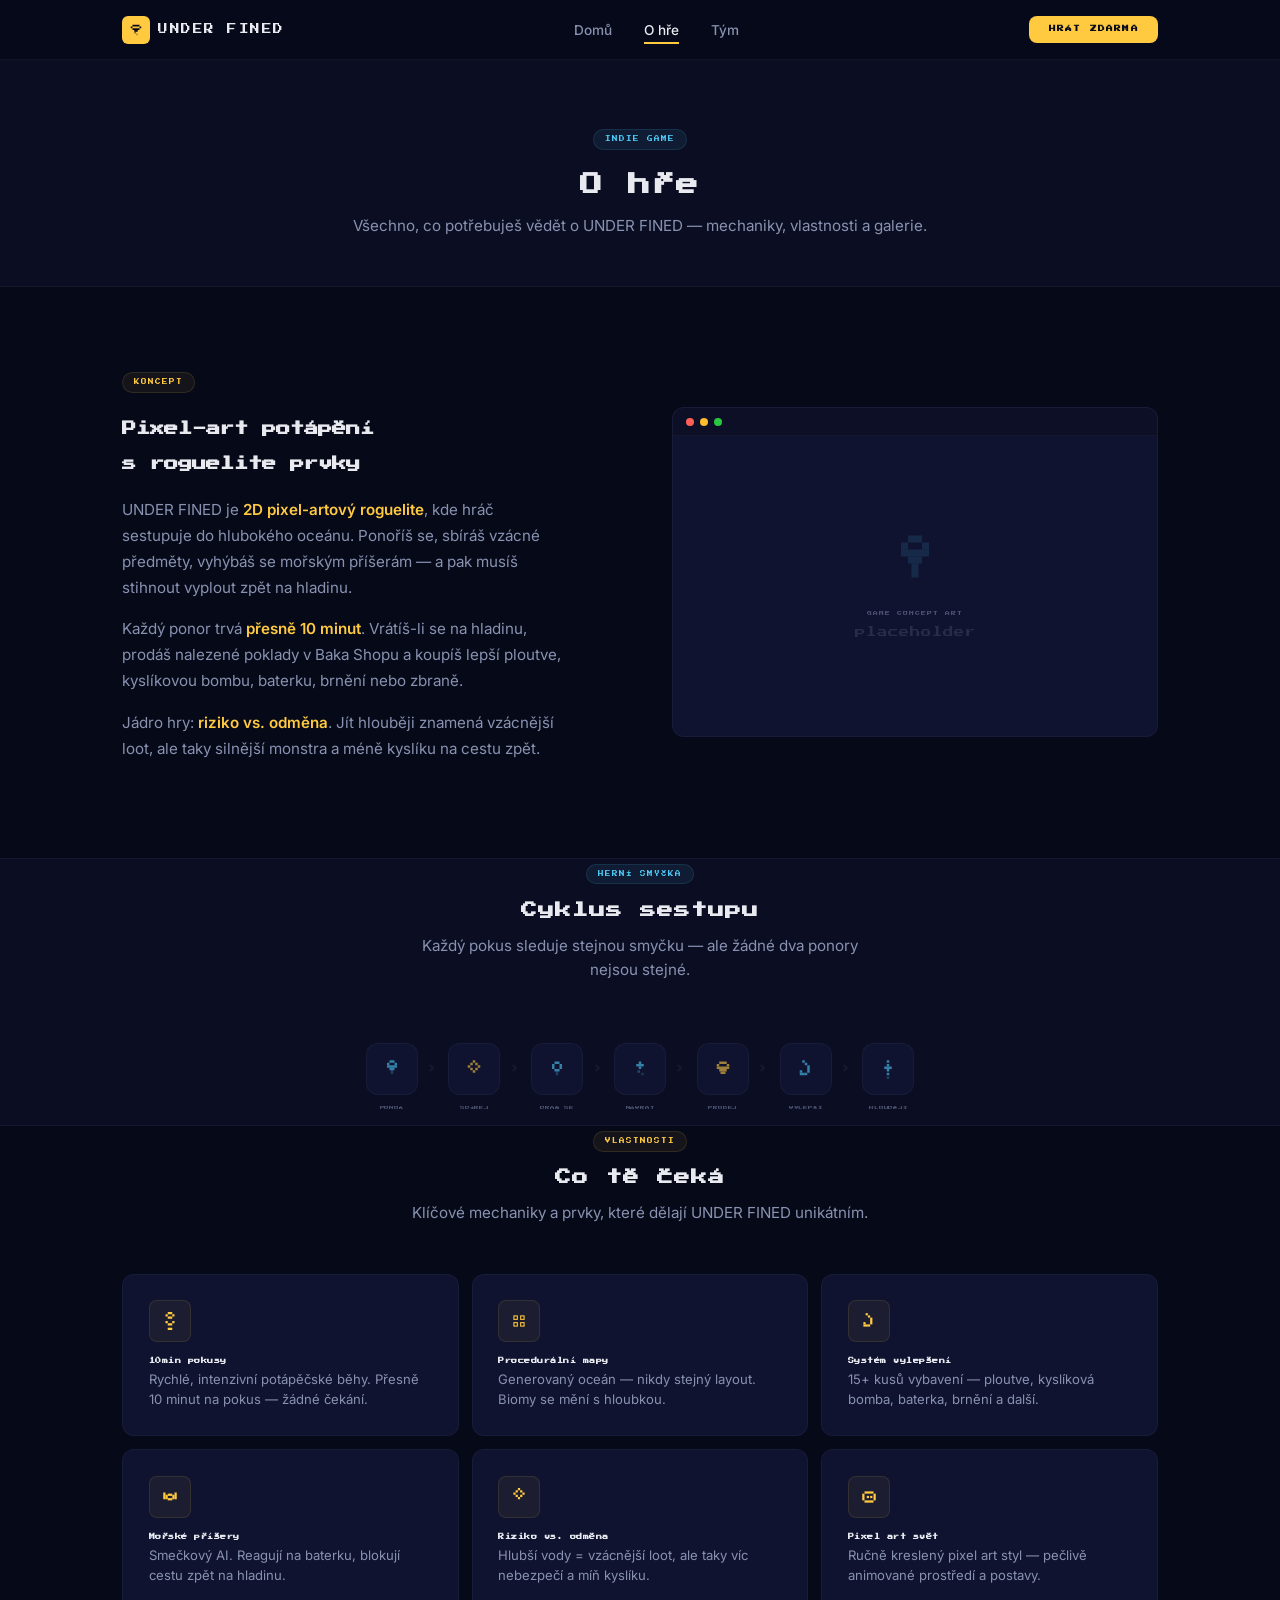
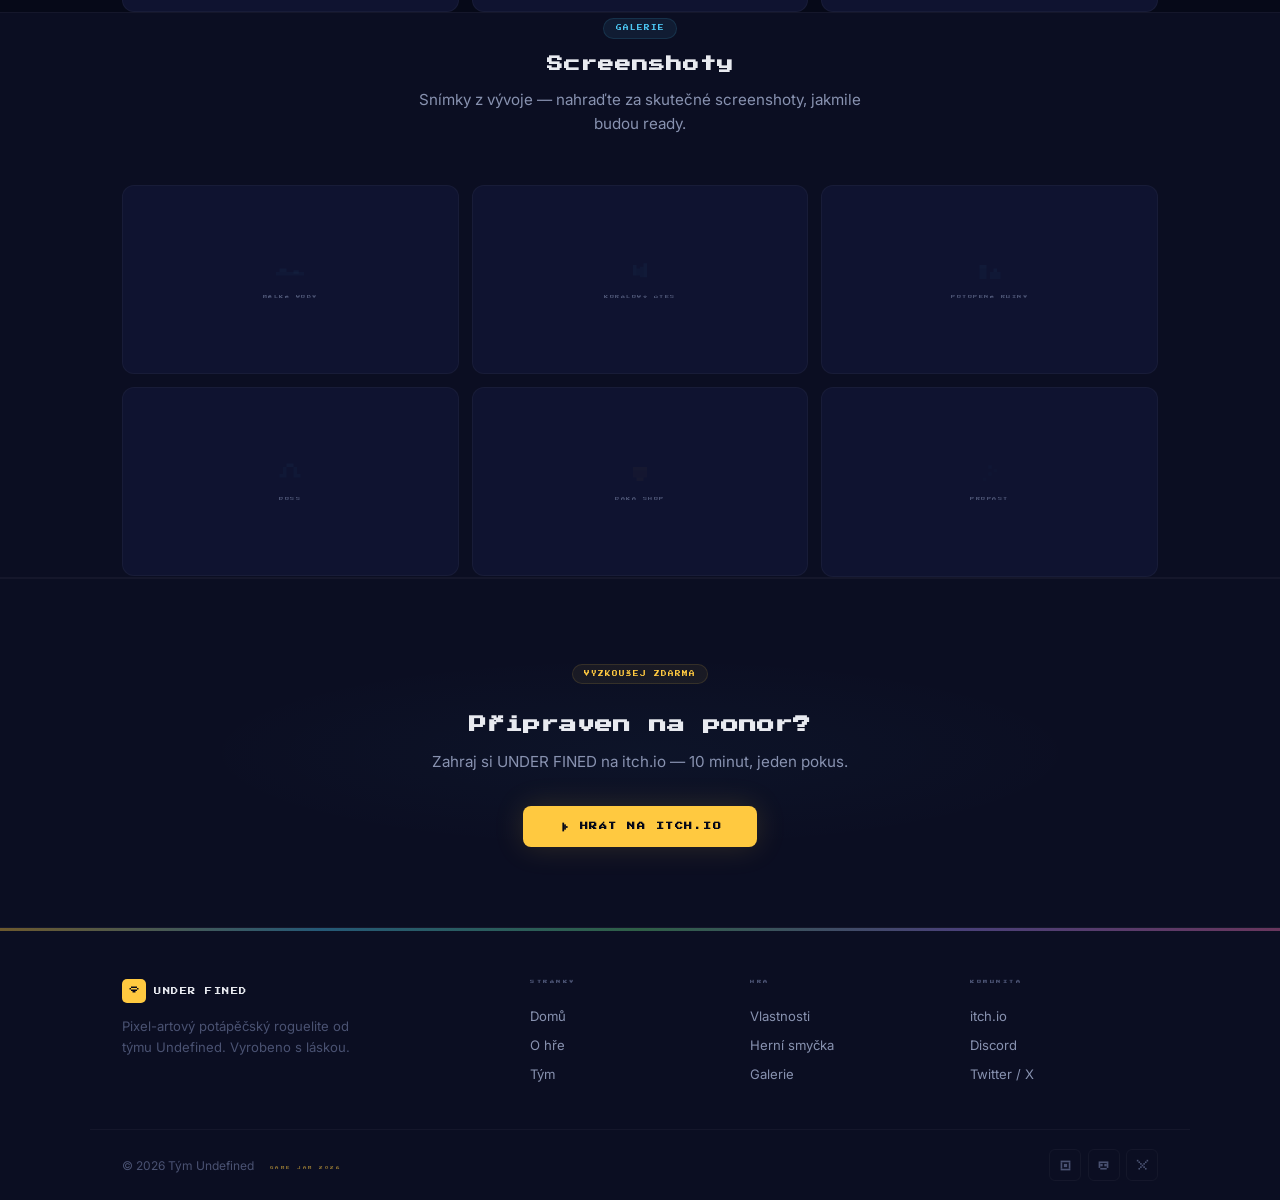
==== about.html @ 4dc7eb82 "not good not bad" ====
<!DOCTYPE html>
<html lang="cs">
<head>
  <meta charset="UTF-8">
  <meta name="viewport" content="width=device-width, initial-scale=1.0">
  <title>O hře — UNDER FINED</title>
  <meta name="description" content="Prozkoumej herní mechaniky, vlastnosti a galerii screenshotů UNDER FINED.">
  <link rel="stylesheet" href="style.css">
</head>
<body>

<!-- ═══════════════════════════════════════════════════════════
     NAVIGATION
     ═══════════════════════════════════════════════════════════ -->
<nav class="nav" id="navbar">
  <div class="nav__inner">
    <a href="index.html" class="nav__logo">
      <span class="nav__logo-icon">
        <svg viewBox="0 0 16 16" fill="none">
          <rect x="4" y="2" width="8" height="2" fill="#0a0a1a"/>
          <rect x="2" y="4" width="2" height="2" fill="#0a0a1a"/>
          <rect x="12" y="4" width="2" height="2" fill="#0a0a1a"/>
          <rect x="4" y="6" width="8" height="2" fill="#0a0a1a"/>
          <rect x="6" y="8" width="4" height="2" fill="#0a0a1a"/>
          <rect x="6" y="10" width="2" height="2" fill="#0a0a1a" opacity=".5"/>
          <rect x="8" y="12" width="2" height="2" fill="#0a0a1a" opacity=".3"/>
        </svg>
      </span>
      <span class="nav__logo-text">UNDER FINED</span>
    </a>
    <ul class="nav__links" id="navLinks">
      <li><a href="index.html" class="nav__link">Domů</a></li>
      <li><a href="about.html" class="nav__link">O hře</a></li>
      <li><a href="team.html" class="nav__link">Tým</a></li>
    </ul>
    <a href="https://itch.io" target="_blank" rel="noopener" class="nav__cta">HRÁT ZDARMA</a>
    <button class="nav__toggle" id="navToggle" aria-label="Menu">
      <span></span><span></span><span></span>
    </button>
  </div>
</nav>


<!-- ═══════════════════════════════════════════════════════════
     PAGE HEADER
     ═══════════════════════════════════════════════════════════ -->
<header class="page-header">
  <div class="container">
    <span class="badge badge--blue">INDIE GAME</span>
    <h1>O hře</h1>
    <p>Všechno, co potřebuješ vědět o UNDER FINED — mechaniky, vlastnosti a galerie.</p>
  </div>
</header>


<!-- ═══════════════════════════════════════════════════════════
     CONCEPT
     ═══════════════════════════════════════════════════════════ -->
<section class="concept section-spacer">
  <div class="container">
    <div class="concept__layout">
      <div class="concept__text reveal">
        <span class="badge" style="margin-bottom: 1.2rem;">KONCEPT</span>
        <h2>Pixel-art potápění<br>s roguelite prvky</h2>
        <p>
          UNDER FINED je <span class="hl">2D pixel-artový roguelite</span>, kde
          hráč sestupuje do hlubokého oceánu. Ponoříš se, sbíráš
          vzácné předměty, vyhýbáš se mořským příšerám — a pak musíš
          stihnout vyplout zpět na hladinu.
        </p>
        <p>
          Každý ponor trvá <span class="hl">přesně 10 minut</span>. Vrátíš-li
          se na hladinu, prodáš nalezené poklady v Baka Shopu
          a koupíš lepší ploutve, kyslíkovou bombu, baterku, brnění nebo zbraně.
        </p>
        <p>
          Jádro hry: <span class="hl">riziko vs. odměna</span>. Jít hlouběji
          znamená vzácnější loot, ale taky silnější monstra a méně
          kyslíku na cestu zpět.
        </p>
      </div>
      <div class="reveal reveal-d2">
        <div class="window-chrome">
          <div class="window-chrome__bar">
            <span class="window-chrome__dot window-chrome__dot--red"></span>
            <span class="window-chrome__dot window-chrome__dot--yellow"></span>
            <span class="window-chrome__dot window-chrome__dot--green"></span>
          </div>
          <div class="window-chrome__body" style="min-height: 300px;">
            <svg width="56" height="56" viewBox="0 0 16 16" fill="none" opacity=".12">
              <rect x="6" y="1" width="4" height="2" fill="#4dc9f6"/>
              <rect x="4" y="3" width="2" height="2" fill="#4dc9f6"/>
              <rect x="10" y="3" width="2" height="2" fill="#4dc9f6"/>
              <rect x="4" y="5" width="8" height="2" fill="#4dc9f6"/>
              <rect x="6" y="7" width="4" height="2" fill="#4dc9f6"/>
              <rect x="7" y="9" width="2" height="4" fill="#4dc9f6"/>
            </svg>
            <p style="margin-top: 1rem;">GAME CONCEPT ART</p>
            <p style="font-size: 0.65rem; opacity: 0.4;">placeholder</p>
          </div>
        </div>
      </div>
    </div>
  </div>
</section>


<!-- ═══════════════════════════════════════════════════════════
     GAME LOOP
     ═══════════════════════════════════════════════════════════ -->
<section class="section-spacer" id="loop" style="background: var(--bg-alt); border-top: 1px solid var(--border); border-bottom: 1px solid var(--border);">
  <div class="container text-center">
    <div class="section-header centered reveal">
      <span class="badge badge--blue">HERNÍ SMYČKA</span>
      <h2>Cyklus sestupu</h2>
      <p>Každý pokus sleduje stejnou smyčku — ale žádné dva ponory nejsou stejné.</p>
    </div>

    <div class="loop reveal reveal-d2">
      <div class="loop__step">
        <div class="loop__icon">
          <svg viewBox="0 0 16 16" fill="none"><rect x="6" y="1" width="4" height="2" fill="#4dc9f6"/><rect x="4" y="3" width="2" height="2" fill="#4dc9f6"/><rect x="10" y="3" width="2" height="2" fill="#4dc9f6"/><rect x="4" y="5" width="8" height="2" fill="#4dc9f6"/><rect x="6" y="7" width="4" height="2" fill="#4dc9f6"/><rect x="7" y="9" width="2" height="3" fill="#4dc9f6" opacity=".4"/></svg>
        </div>
        <span class="loop__label">PONOŘ</span>
      </div>
      <span class="loop__arrow">›</span>
      <div class="loop__step">
        <div class="loop__icon">
          <svg viewBox="0 0 16 16" fill="none"><rect x="7" y="1" width="2" height="2" fill="#ffc940"/><rect x="5" y="3" width="2" height="2" fill="#ffc940"/><rect x="9" y="3" width="2" height="2" fill="#ffc940"/><rect x="3" y="5" width="2" height="2" fill="#ffc940"/><rect x="11" y="5" width="2" height="2" fill="#ffc940"/><rect x="5" y="7" width="2" height="2" fill="#ffc940"/><rect x="9" y="7" width="2" height="2" fill="#ffc940"/><rect x="7" y="9" width="2" height="2" fill="#ffc940"/></svg>
        </div>
        <span class="loop__label">SBÍREJ</span>
      </div>
      <span class="loop__arrow">›</span>
      <div class="loop__step">
        <div class="loop__icon">
          <svg viewBox="0 0 16 16" fill="none"><rect x="6" y="2" width="4" height="2" fill="#4dc9f6"/><rect x="4" y="4" width="2" height="4" fill="#4dc9f6"/><rect x="10" y="4" width="2" height="4" fill="#4dc9f6"/><rect x="6" y="8" width="4" height="2" fill="#4dc9f6"/><rect x="7" y="10" width="2" height="3" fill="#4dc9f6" opacity=".4"/></svg>
        </div>
        <span class="loop__label">BRAŇ SE</span>
      </div>
      <span class="loop__arrow">›</span>
      <div class="loop__step">
        <div class="loop__icon">
          <svg viewBox="0 0 16 16" fill="none"><rect x="7" y="2" width="2" height="2" fill="#4dc9f6"/><rect x="5" y="4" width="6" height="2" fill="#4dc9f6"/><rect x="7" y="6" width="2" height="2" fill="#4dc9f6"/><rect x="6" y="9" width="2" height="2" fill="#4dc9f6" opacity=".5"/><rect x="9" y="11" width="2" height="2" fill="#4dc9f6" opacity=".3"/></svg>
        </div>
        <span class="loop__label">NÁVRAT</span>
      </div>
      <span class="loop__arrow">›</span>
      <div class="loop__step">
        <div class="loop__icon">
          <svg viewBox="0 0 16 16" fill="none"><rect x="5" y="2" width="6" height="2" fill="#ffc940"/><rect x="3" y="4" width="2" height="2" fill="#ffc940"/><rect x="11" y="4" width="2" height="2" fill="#ffc940"/><rect x="3" y="6" width="10" height="2" fill="#ffc940"/><rect x="5" y="8" width="6" height="2" fill="#ffc940"/><rect x="6" y="10" width="4" height="2" fill="#ffc940"/></svg>
        </div>
        <span class="loop__label">PRODEJ</span>
      </div>
      <span class="loop__arrow">›</span>
      <div class="loop__step">
        <div class="loop__icon">
          <svg viewBox="0 0 16 16" fill="none"><rect x="5" y="1" width="2" height="2" fill="#4dc9f6"/><rect x="7" y="3" width="2" height="2" fill="#4dc9f6"/><rect x="9" y="5" width="2" height="6" fill="#4dc9f6"/><rect x="7" y="11" width="2" height="2" fill="#4dc9f6"/><rect x="3" y="11" width="4" height="2" fill="#4dc9f6"/><rect x="3" y="9" width="2" height="2" fill="#4dc9f6"/></svg>
        </div>
        <span class="loop__label">VYLEPŠI</span>
      </div>
      <span class="loop__arrow">›</span>
      <div class="loop__step">
        <div class="loop__icon">
          <svg viewBox="0 0 16 16" fill="none"><rect x="7" y="1" width="2" height="2" fill="#4dc9f6"/><rect x="7" y="4" width="2" height="2" fill="#4dc9f6"/><rect x="5" y="6" width="6" height="2" fill="#4dc9f6"/><rect x="7" y="8" width="2" height="2" fill="#4dc9f6"/><rect x="7" y="11" width="2" height="2" fill="#4dc9f6"/><rect x="7" y="14" width="2" height="2" fill="#4dc9f6" opacity=".4"/></svg>
        </div>
        <span class="loop__label">HLOUBĚJI</span>
      </div>
    </div>
  </div>
</section>


<!-- ═══════════════════════════════════════════════════════════
     FEATURES GRID
     ═══════════════════════════════════════════════════════════ -->
<section class="section-spacer" id="features">
  <div class="container text-center">
    <div class="section-header centered reveal">
      <span class="badge">VLASTNOSTI</span>
      <h2>Co tě čeká</h2>
      <p>Klíčové mechaniky a prvky, které dělají UNDER FINED unikátním.</p>
    </div>

    <div class="features-grid reveal reveal-d1" style="text-align: left;">
      <div class="feat-card">
        <div class="feat-card__icon">
          <svg viewBox="0 0 16 16" fill="none"><rect x="6" y="0" width="4" height="2" fill="#ffc940"/><rect x="4" y="2" width="2" height="2" fill="#ffc940"/><rect x="10" y="2" width="2" height="2" fill="#ffc940"/><rect x="6" y="4" width="4" height="2" fill="#ffc940"/><rect x="4" y="8" width="2" height="2" fill="#ffc940"/><rect x="10" y="8" width="2" height="2" fill="#ffc940"/><rect x="6" y="10" width="4" height="2" fill="#ffc940"/><rect x="6" y="14" width="4" height="2" fill="#ffc940"/></svg>
        </div>
        <h3>10min pokusy</h3>
        <p>Rychlé, intenzivní potápěčské běhy. Přesně 10 minut na pokus — žádné čekání.</p>
      </div>
      <div class="feat-card">
        <div class="feat-card__icon">
          <svg viewBox="0 0 16 16" fill="none"><rect x="3" y="3" width="4" height="4" fill="#ffc940"/><rect x="9" y="3" width="4" height="4" fill="#ffc940"/><rect x="3" y="9" width="4" height="4" fill="#ffc940"/><rect x="9" y="9" width="4" height="4" fill="#ffc940"/><rect x="4" y="4" width="2" height="2" fill="#0a0a1a"/><rect x="10" y="4" width="2" height="2" fill="#0a0a1a"/><rect x="4" y="10" width="2" height="2" fill="#0a0a1a"/><rect x="10" y="10" width="2" height="2" fill="#0a0a1a"/></svg>
        </div>
        <h3>Procedurální mapy</h3>
        <p>Generovaný oceán — nikdy stejný layout. Biomy se mění s hloubkou.</p>
      </div>
      <div class="feat-card">
        <div class="feat-card__icon">
          <svg viewBox="0 0 16 16" fill="none"><rect x="5" y="1" width="2" height="2" fill="#ffc940"/><rect x="7" y="3" width="2" height="2" fill="#ffc940"/><rect x="9" y="5" width="2" height="6" fill="#ffc940"/><rect x="7" y="11" width="2" height="2" fill="#ffc940"/><rect x="3" y="11" width="4" height="2" fill="#ffc940"/><rect x="3" y="9" width="2" height="2" fill="#ffc940"/></svg>
        </div>
        <h3>Systém vylepšení</h3>
        <p>15+ kusů vybavení — ploutve, kyslíková bomba, baterka, brnění a další.</p>
      </div>
      <div class="feat-card">
        <div class="feat-card__icon">
          <svg viewBox="0 0 16 16" fill="none"><rect x="2" y="4" width="2" height="6" fill="#ffc940"/><rect x="12" y="4" width="2" height="6" fill="#ffc940"/><rect x="4" y="6" width="2" height="4" fill="#ffc940"/><rect x="10" y="6" width="2" height="4" fill="#ffc940"/><rect x="6" y="5" width="4" height="2" fill="#ffc940"/><rect x="6" y="9" width="4" height="2" fill="#ffc940"/></svg>
        </div>
        <h3>Mořské příšery</h3>
        <p>Smečkový AI. Reagují na baterku, blokují cestu zpět na hladinu.</p>
      </div>
      <div class="feat-card">
        <div class="feat-card__icon">
          <svg viewBox="0 0 16 16" fill="none"><rect x="7" y="0" width="2" height="2" fill="#ffc940"/><rect x="5" y="2" width="2" height="2" fill="#ffc940"/><rect x="9" y="2" width="2" height="2" fill="#ffc940"/><rect x="3" y="4" width="2" height="2" fill="#ffc940"/><rect x="11" y="4" width="2" height="2" fill="#ffc940"/><rect x="5" y="6" width="2" height="2" fill="#ffc940"/><rect x="9" y="6" width="2" height="2" fill="#ffc940"/><rect x="7" y="8" width="2" height="2" fill="#ffc940"/></svg>
        </div>
        <h3>Riziko vs. odměna</h3>
        <p>Hlubší vody = vzácnější loot, ale taky víc nebezpečí a míň kyslíku.</p>
      </div>
      <div class="feat-card">
        <div class="feat-card__icon">
          <svg viewBox="0 0 16 16" fill="none"><rect x="4" y="3" width="8" height="2" fill="#ffc940"/><rect x="2" y="5" width="2" height="6" fill="#ffc940"/><rect x="12" y="5" width="2" height="6" fill="#ffc940"/><rect x="4" y="11" width="8" height="2" fill="#ffc940"/><rect x="6" y="7" width="2" height="2" fill="#ffc940"/><rect x="9" y="7" width="2" height="2" fill="#ffc940"/></svg>
        </div>
        <h3>Pixel art svět</h3>
        <p>Ručně kreslený pixel art styl — pečlivě animované prostředí a postavy.</p>
      </div>
    </div>
  </div>
</section>


<!-- ═══════════════════════════════════════════════════════════
     GALLERY
     ═══════════════════════════════════════════════════════════ -->
<section class="section-spacer" id="gallery" style="background: var(--bg-alt); border-top: 1px solid var(--border); border-bottom: 1px solid var(--border);">
  <div class="container text-center">
    <div class="section-header centered reveal">
      <span class="badge badge--blue">GALERIE</span>
      <h2>Screenshoty</h2>
      <p>Snímky z vývoje — nahraďte za skutečné screenshoty, jakmile budou ready.</p>
    </div>

    <div class="gallery-grid reveal reveal-d1">
      <div class="gallery-item" onclick="openLightbox(this)">
        <div class="visual-placeholder gallery-item__ph">
          <svg viewBox="0 0 16 16" fill="none"><rect x="0" y="8" width="16" height="2" fill="#4dc9f6" opacity=".3"/><rect x="2" y="6" width="4" height="2" fill="#4dc9f6" opacity=".4"/><rect x="10" y="7" width="3" height="2" fill="#4dc9f6" opacity=".4"/></svg>
          <span>MĚLKÉ VODY</span>
        </div>
        <div class="gallery-item__overlay"><span>ZOBRAZIT</span></div>
      </div>
      <div class="gallery-item" onclick="openLightbox(this)">
        <div class="visual-placeholder gallery-item__ph">
          <svg viewBox="0 0 16 16" fill="none"><rect x="4" y="4" width="2" height="6" fill="#4dc9f6" opacity=".4"/><rect x="6" y="6" width="2" height="4" fill="#4dc9f6" opacity=".3"/><rect x="10" y="3" width="2" height="8" fill="#4dc9f6" opacity=".4"/><rect x="8" y="5" width="2" height="6" fill="#4dc9f6" opacity=".3"/></svg>
          <span>KORÁLOVÝ ÚTES</span>
        </div>
        <div class="gallery-item__overlay"><span>ZOBRAZIT</span></div>
      </div>
      <div class="gallery-item" onclick="openLightbox(this)">
        <div class="visual-placeholder gallery-item__ph">
          <svg viewBox="0 0 16 16" fill="none"><rect x="2" y="6" width="4" height="6" fill="#4dc9f6" opacity=".3"/><rect x="2" y="4" width="4" height="2" fill="#4dc9f6" opacity=".4"/><rect x="8" y="8" width="6" height="4" fill="#4dc9f6" opacity=".3"/><rect x="10" y="6" width="2" height="2" fill="#4dc9f6" opacity=".4"/></svg>
          <span>POTOPENÉ RUINY</span>
        </div>
        <div class="gallery-item__overlay"><span>ZOBRAZIT</span></div>
      </div>
      <div class="gallery-item" onclick="openLightbox(this)">
        <div class="visual-placeholder gallery-item__ph">
          <svg viewBox="0 0 16 16" fill="none"><rect x="6" y="2" width="4" height="2" fill="#4dc9f6" opacity=".4"/><rect x="4" y="4" width="2" height="4" fill="#4dc9f6" opacity=".3"/><rect x="10" y="4" width="2" height="4" fill="#4dc9f6" opacity=".3"/><rect x="2" y="8" width="4" height="2" fill="#4dc9f6" opacity=".3"/><rect x="10" y="8" width="4" height="2" fill="#4dc9f6" opacity=".3"/></svg>
          <span>BOSS</span>
        </div>
        <div class="gallery-item__overlay"><span>ZOBRAZIT</span></div>
      </div>
      <div class="gallery-item" onclick="openLightbox(this)">
        <div class="visual-placeholder gallery-item__ph">
          <svg viewBox="0 0 16 16" fill="none"><rect x="4" y="4" width="8" height="2" fill="#ffc940" opacity=".3"/><rect x="4" y="6" width="8" height="4" fill="#ffc940" opacity=".2"/><rect x="6" y="10" width="4" height="2" fill="#ffc940" opacity=".3"/></svg>
          <span>BAKA SHOP</span>
        </div>
        <div class="gallery-item__overlay"><span>ZOBRAZIT</span></div>
      </div>
      <div class="gallery-item" onclick="openLightbox(this)">
        <div class="visual-placeholder gallery-item__ph">
          <svg viewBox="0 0 16 16" fill="none"><rect x="7" y="3" width="2" height="2" fill="#4dc9f6" opacity=".2"/><rect x="7" y="7" width="2" height="2" fill="#4dc9f6" opacity=".15"/><rect x="4" y="10" width="2" height="2" fill="#4dc9f6" opacity=".1"/><rect x="10" y="5" width="2" height="2" fill="#4dc9f6" opacity=".1"/></svg>
          <span>PROPAST</span>
        </div>
        <div class="gallery-item__overlay"><span>ZOBRAZIT</span></div>
      </div>
    </div>
  </div>
</section>

<!-- lightbox -->
<div class="lightbox" id="lightbox" onclick="closeLightbox(event)">
  <div class="lightbox__inner" id="lightboxContent"></div>
  <button class="lightbox__close" onclick="closeLightbox(event)">ESC</button>
</div>


<!-- ═══════════════════════════════════════════════════════════
     CTA BANNER
     ═══════════════════════════════════════════════════════════ -->
<section class="cta-banner">
  <div class="container">
    <div class="cta-banner__inner reveal">
      <span class="badge" style="margin-bottom: 1.4rem;">VYZKOUŠEJ ZDARMA</span>
      <h2>Připraven na ponor?</h2>
      <p>Zahraj si UNDER FINED na itch.io — 10 minut, jeden pokus.</p>
      <a href="https://itch.io" target="_blank" rel="noopener" class="btn btn--primary">
        <svg width="14" height="14" viewBox="0 0 16 16" fill="none">
          <rect x="5" y="3" width="2" height="10" fill="currentColor"/>
          <rect x="7" y="5" width="2" height="6" fill="currentColor"/>
          <rect x="9" y="7" width="2" height="2" fill="currentColor"/>
        </svg>
        HRÁT NA ITCH.IO
      </a>
    </div>
  </div>
</section>


<!-- ═══════════════════════════════════════════════════════════
     FOOTER
     ═══════════════════════════════════════════════════════════ -->
<footer class="footer">
  <div class="footer__pixel-strip"></div>
  <div class="footer__top">
    <div class="footer__brand">
      <div class="footer__brand-logo">
        <span class="logo-icon">
          <svg viewBox="0 0 16 16" fill="none">
            <rect x="4" y="2" width="8" height="2" fill="#0a0a1a"/>
            <rect x="2" y="4" width="2" height="2" fill="#0a0a1a"/>
            <rect x="12" y="4" width="2" height="2" fill="#0a0a1a"/>
            <rect x="4" y="6" width="8" height="2" fill="#0a0a1a"/>
            <rect x="6" y="8" width="4" height="2" fill="#0a0a1a"/>
          </svg>
        </span>
        <span class="logo-text">UNDER FINED</span>
      </div>
      <p>Pixel-artový potápěčský roguelite od týmu Undefined. Vyrobeno s láskou.</p>
    </div>
    <div class="footer__col">
      <h4>Stránky</h4>
      <a href="index.html">Domů</a>
      <a href="about.html">O hře</a>
      <a href="team.html">Tým</a>
    </div>
    <div class="footer__col">
      <h4>Hra</h4>
      <a href="about.html#features">Vlastnosti</a>
      <a href="about.html#loop">Herní smyčka</a>
      <a href="about.html#gallery">Galerie</a>
    </div>
    <div class="footer__col">
      <h4>Komunita</h4>
      <a href="https://itch.io" target="_blank">itch.io</a>
      <a href="#">Discord</a>
      <a href="#">Twitter / X</a>
    </div>
  </div>
  <div class="footer__bottom">
    <span class="footer__copy">
      &copy; 2026 Tým Undefined
      <span class="footer__tag">GAME JAM 2026</span>
    </span>
    <div class="footer__socials">
      <a href="https://itch.io" target="_blank" rel="noopener" class="footer__social" title="itch.io">
        <svg viewBox="0 0 16 16" fill="none"><rect x="2" y="2" width="12" height="2" fill="currentColor"/><rect x="2" y="4" width="2" height="8" fill="currentColor"/><rect x="12" y="4" width="2" height="8" fill="currentColor"/><rect x="2" y="12" width="12" height="2" fill="currentColor"/><rect x="6" y="6" width="4" height="4" fill="currentColor"/></svg>
      </a>
      <a href="#" class="footer__social" title="Discord">
        <svg viewBox="0 0 16 16" fill="none"><rect x="2" y="3" width="12" height="2" fill="currentColor"/><rect x="2" y="5" width="2" height="6" fill="currentColor"/><rect x="12" y="5" width="2" height="6" fill="currentColor"/><rect x="4" y="11" width="8" height="2" fill="currentColor"/><rect x="4" y="6" width="3" height="3" fill="currentColor"/><rect x="9" y="6" width="3" height="3" fill="currentColor"/></svg>
      </a>
      <a href="#" class="footer__social" title="Twitter / X">
        <svg viewBox="0 0 16 16" fill="none"><rect x="1" y="1" width="2" height="2" fill="currentColor"/><rect x="13" y="1" width="2" height="2" fill="currentColor"/><rect x="3" y="3" width="2" height="2" fill="currentColor"/><rect x="11" y="3" width="2" height="2" fill="currentColor"/><rect x="5" y="5" width="2" height="2" fill="currentColor"/><rect x="9" y="5" width="2" height="2" fill="currentColor"/><rect x="7" y="7" width="2" height="2" fill="currentColor"/><rect x="5" y="9" width="2" height="2" fill="currentColor"/><rect x="9" y="9" width="2" height="2" fill="currentColor"/><rect x="3" y="11" width="2" height="2" fill="currentColor"/><rect x="11" y="11" width="2" height="2" fill="currentColor"/></svg>
      </a>
    </div>
  </div>
</footer>

<script src="main.js"></script>
</body>
</html>
---- style.css ----
/* ══════════════════════════════════════════════════════════════
   UNDER FINED — Premium Indie Game Landing Page
   Dark deep-sea aesthetic · Pixel-art UI · Minimal & clean
   ══════════════════════════════════════════════════════════════ */

/* ── FONTS ──────────────────────────────────────────────────── */
@import url('https://fonts.googleapis.com/css2?family=Press+Start+2P&family=Inter:wght@400;500;600;700&display=swap');

/* ── RESET ──────────────────────────────────────────────────── */
*, *::before, *::after {
  box-sizing: border-box;
  margin: 0;
  padding: 0;
}

/* ── CSS VARIABLES ──────────────────────────────────────────── */
:root {
  --bg:         #060918;
  --bg-alt:     #0b0e22;
  --bg-card:    #0f1330;
  --bg-card-h:  #141842;
  --bg-nav:     rgba(6, 9, 24, 0.8);
  --bg-nav-s:   rgba(6, 9, 24, 0.96);

  --text:       #e8eaf0;
  --text-s:     #8892b0;
  --text-m:     #4a5272;

  --yellow:     #ffc940;
  --yellow-h:   #ffd866;
  --yellow-glow: rgba(255, 201, 64, 0.15);
  --blue:       #4dc9f6;
  --blue-glow:  rgba(77, 201, 246, 0.08);
  --green:      #66d97f;
  --purple:     #a78bfa;
  --pink:       #f472b6;

  --border:     rgba(255, 255, 255, 0.04);
  --border-h:   rgba(255, 255, 255, 0.08);

  --radius:     12px;
  --radius-sm:  8px;

  --font-pixel: 'Press Start 2P', monospace;
  --font-body:  'Inter', -apple-system, sans-serif;

  --ease:       cubic-bezier(0.25, 0.46, 0.45, 0.94);
  --ease-out:   cubic-bezier(0.16, 1, 0.3, 1);

  --max-w:      1100px;
  --nav-h:      60px;
}

/* ── BASE ───────────────────────────────────────────────────── */
html {
  scroll-behavior: smooth;
  font-size: 16px;
  scrollbar-color: #1a1f3a var(--bg);
}

body {
  font-family: var(--font-body);
  color: var(--text);
  background: var(--bg);
  overflow-x: hidden;
  -webkit-font-smoothing: antialiased;
  line-height: 1.6;
}

img { display: block; max-width: 100%; height: auto; }
a { text-decoration: none; color: inherit; transition: color 0.2s; }
ul, ol { list-style: none; }
button { font-family: inherit; border: none; background: none; cursor: pointer; }

::-webkit-scrollbar { width: 6px; }
::-webkit-scrollbar-track { background: var(--bg); }
::-webkit-scrollbar-thumb { background: #1a1f3a; border-radius: 3px; }

::selection { background: rgba(255, 201, 64, 0.2); color: var(--text); }

/* ── LAYOUT ─────────────────────────────────────────────────── */
.container {
  max-width: var(--max-w);
  margin: 0 auto;
  padding: 0 2rem;
}

.text-center { text-align: center; }

/* ── REVEAL ─────────────────────────────────────────────────── */
.reveal {
  opacity: 0;
  transform: translateY(24px);
  transition: opacity 0.7s var(--ease-out), transform 0.7s var(--ease-out);
}
.reveal.visible { opacity: 1; transform: translateY(0); }
.reveal-d1 { transition-delay: 0.08s; }
.reveal-d2 { transition-delay: 0.16s; }
.reveal-d3 { transition-delay: 0.24s; }
.reveal-d4 { transition-delay: 0.32s; }

/* ══════════════════════════════════════════════════════════════
   NAVIGATION — game menu bar
   ══════════════════════════════════════════════════════════════ */
.nav {
  position: fixed;
  top: 0; left: 0; right: 0;
  z-index: 1000;
  height: var(--nav-h);
  display: flex;
  align-items: center;
  background: var(--bg-nav);
  backdrop-filter: blur(16px);
  -webkit-backdrop-filter: blur(16px);
  border-bottom: 1px solid var(--border);
  transition: background 0.3s;
}
.nav.scrolled { background: var(--bg-nav-s); }

.nav__inner {
  max-width: var(--max-w);
  margin: 0 auto;
  padding: 0 2rem;
  width: 100%;
  display: flex;
  align-items: center;
  justify-content: space-between;
}

.nav__logo {
  display: flex;
  align-items: center;
  gap: 0.5rem;
}
.nav__logo-icon {
  width: 28px; height: 28px;
  border-radius: 6px;
  background: var(--yellow);
  display: flex; align-items: center; justify-content: center;
  transition: transform 0.3s var(--ease-out);
}
.nav__logo:hover .nav__logo-icon { transform: rotate(-6deg) scale(1.05); }
.nav__logo-icon svg { width: 14px; height: 14px; }
.nav__logo-text {
  font-family: var(--font-pixel);
  font-size: 0.6rem;
  color: var(--text);
  letter-spacing: 1.5px;
}

.nav__links {
  display: flex;
  align-items: center;
  gap: 2rem;
}
.nav__link {
  color: var(--text-s);
  font-size: 0.85rem;
  font-weight: 500;
  position: relative;
  padding: 0.25rem 0;
}
.nav__link::after {
  content: '';
  position: absolute;
  left: 0; bottom: -2px;
  width: 0; height: 2px;
  background: var(--yellow);
  transition: width 0.3s var(--ease-out);
}
.nav__link:hover { color: var(--text); }
.nav__link:hover::after, .nav__link.active::after { width: 100%; }
.nav__link.active { color: var(--text); }

.nav__cta {
  padding: 0.5rem 1.2rem;
  background: var(--yellow);
  color: #060918;
  font-family: var(--font-pixel);
  font-size: 0.42rem;
  letter-spacing: 1.2px;
  border-radius: var(--radius-sm);
  font-weight: 700;
  transition: all 0.25s var(--ease);
  white-space: nowrap;
}
.nav__cta:hover {
  background: var(--yellow-h);
  transform: translateY(-1px);
  box-shadow: 0 4px 20px var(--yellow-glow);
}

.nav__toggle {
  display: none;
  flex-direction: column;
  gap: 5px;
  padding: 6px;
}
.nav__toggle span {
  display: block; width: 20px; height: 2px;
  background: var(--text); border-radius: 2px;
  transition: all 0.3s var(--ease);
}
.nav__toggle.open span:nth-child(1) { transform: rotate(45deg) translate(5px, 5px); }
.nav__toggle.open span:nth-child(2) { opacity: 0; }
.nav__toggle.open span:nth-child(3) { transform: rotate(-45deg) translate(5px, -5px); }

/* ══════════════════════════════════════════════════════════════
   BUTTONS
   ══════════════════════════════════════════════════════════════ */
.btn {
  display: inline-flex;
  align-items: center;
  justify-content: center;
  gap: 0.5rem;
  font-weight: 600;
  border: none;
  border-radius: var(--radius-sm);
  transition: all 0.25s var(--ease);
  white-space: nowrap;
  text-decoration: none;
}
.btn svg { flex-shrink: 0; }

.btn--primary {
  padding: 0.85rem 2.2rem;
  background: var(--yellow);
  color: #060918;
  font-family: var(--font-pixel);
  font-size: 0.5rem;
  letter-spacing: 1.5px;
  box-shadow: 0 0 30px var(--yellow-glow);
}
.btn--primary:hover {
  background: var(--yellow-h);
  transform: translateY(-2px);
  box-shadow: 0 8px 40px rgba(255, 201, 64, 0.25);
}

.btn--secondary {
  padding: 0.75rem 1.6rem;
  background: transparent;
  border: 1px solid var(--border-h);
  color: var(--text-s);
  font-size: 0.85rem;
}
.btn--secondary:hover {
  background: rgba(255, 255, 255, 0.03);
  border-color: rgba(255, 255, 255, 0.12);
  color: var(--text);
}

.btn--ghost {
  padding: 0.6rem 0;
  background: transparent;
  color: var(--yellow);
  font-size: 0.82rem;
  font-weight: 500;
}
.btn--ghost:hover { color: var(--yellow-h); }
.btn--ghost .arrow { transition: transform 0.2s var(--ease); }
.btn--ghost:hover .arrow { transform: translateX(4px); }

/* ══════════════════════════════════════════════════════════════
   BADGE
   ══════════════════════════════════════════════════════════════ */
.badge {
  display: inline-flex;
  align-items: center;
  gap: 0.4rem;
  padding: 0.3rem 0.7rem;
  background: rgba(255, 201, 64, 0.06);
  border: 1px solid rgba(255, 201, 64, 0.12);
  border-radius: 20px;
  font-family: var(--font-pixel);
  font-size: 0.35rem;
  color: var(--yellow);
  letter-spacing: 1px;
  text-transform: uppercase;
}
.badge--blue {
  background: var(--blue-glow);
  border-color: rgba(77, 201, 246, 0.12);
  color: var(--blue);
}
.badge__dot {
  width: 5px; height: 5px;
  border-radius: 50%;
  background: currentColor;
  animation: pulseDot 2s ease-in-out infinite;
}
@keyframes pulseDot {
  0%, 100% { opacity: 1; }
  50% { opacity: 0.3; }
}

/* ══════════════════════════════════════════════════════════════
   SECTION HEADERS — minimal
   ══════════════════════════════════════════════════════════════ */
.section-header {
  margin-bottom: 3rem;
}
.section-header h2 {
  font-family: var(--font-pixel);
  font-size: clamp(0.7rem, 2vw, 1rem);
  color: var(--text);
  line-height: 2;
  letter-spacing: 1px;
  margin-top: 0.6rem;
}
.section-header p {
  color: var(--text-s);
  font-size: 0.95rem;
  margin-top: 0.5rem;
  max-width: 480px;
}
.section-header.centered p {
  margin-left: auto;
  margin-right: auto;
}

/* ══════════════════════════════════════════════════════════════
   PAGE HEADER (sub-pages) — compact
   ══════════════════════════════════════════════════════════════ */
.page-header {
  padding: calc(var(--nav-h) + 4rem) 0 3rem;
  text-align: center;
  background: var(--bg-alt);
  border-bottom: 1px solid var(--border);
}
.page-header h1 {
  font-family: var(--font-pixel);
  font-size: clamp(0.9rem, 3vw, 1.4rem);
  color: var(--text);
  letter-spacing: 2px;
  line-height: 2;
  margin-top: 0.8rem;
}
.page-header p {
  color: var(--text-s);
  font-size: 0.95rem;
  margin-top: 0.4rem;
}

/* ══════════════════════════════════════════════════════════════
   HERO — clean, focused, cinematic
   ══════════════════════════════════════════════════════════════ */
.hero {
  position: relative;
  min-height: 100vh;
  display: flex;
  align-items: center;
  justify-content: center;
  overflow: hidden;
  background: url('background.png') center center / cover no-repeat;
}

.hero::before {
  content: '';
  position: absolute;
  inset: 0;
  background: linear-gradient(180deg,
    rgba(6, 9, 24, 0.5) 0%,
    rgba(6, 9, 24, 0.15) 40%,
    rgba(6, 9, 24, 0.3) 70%,
    rgba(6, 9, 24, 1) 100%
  );
  z-index: 1;
}

.hero__content {
  position: relative;
  z-index: 3;
  text-align: center;
  padding: 0 2rem;
  max-width: 700px;
}

.hero__badge {
  margin-bottom: 1.6rem;
  animation: fadeUp 0.6s var(--ease-out) both;
}

.hero__title {
  font-family: var(--font-pixel);
  font-size: clamp(2rem, 7vw, 4rem);
  color: #fff;
  letter-spacing: 8px;
  line-height: 1.3;
  text-shadow: 0 0 60px rgba(77, 201, 246, 0.15);
  animation: fadeUp 0.6s 0.08s var(--ease-out) both;
}
.hero__title .gold { color: var(--yellow); }

.hero__subtitle {
  font-size: clamp(0.95rem, 2vw, 1.1rem);
  color: rgba(255, 255, 255, 0.6);
  font-weight: 400;
  max-width: 380px;
  margin: 1rem auto 2.2rem;
  line-height: 1.7;
  animation: fadeUp 0.6s 0.16s var(--ease-out) both;
}

.hero__actions {
  display: flex;
  align-items: center;
  justify-content: center;
  gap: 1rem;
  flex-wrap: wrap;
  animation: fadeUp 0.6s 0.24s var(--ease-out) both;
}

.hero__wave {
  position: absolute;
  bottom: -1px; left: 0; right: 0;
  z-index: 4;
  line-height: 0;
}
.hero__wave svg { display: block; width: 100%; }

.hero__scroll {
  position: absolute;
  bottom: 2.5rem;
  left: 50%;
  transform: translateX(-50%);
  z-index: 5;
  display: flex;
  flex-direction: column;
  align-items: center;
  gap: 0.4rem;
  animation: fadeUp 1s 0.6s var(--ease-out) both;
}
.hero__scroll-label {
  font-family: var(--font-pixel);
  font-size: 0.3rem;
  color: rgba(255, 255, 255, 0.25);
  letter-spacing: 3px;
  text-transform: uppercase;
}
.hero__scroll-line {
  width: 1px;
  height: 36px;
  background: linear-gradient(180deg, rgba(255, 255, 255, 0.25), transparent);
  animation: scrollPulse 2.5s ease-in-out infinite;
}

@keyframes scrollPulse {
  0%, 100% { opacity: 0.2; }
  50% { opacity: 0.6; }
}
@keyframes fadeUp {
  from { opacity: 0; transform: translateY(20px); }
  to   { opacity: 1; transform: translateY(0); }
}

/* bubbles */
.hero__bubbles {
  position: absolute;
  inset: 0;
  pointer-events: none;
  z-index: 2;
  overflow: hidden;
}
.bubble {
  position: absolute;
  bottom: -10px;
  border-radius: 50%;
  background: rgba(77, 201, 246, 0.08);
  border: 1px solid rgba(77, 201, 246, 0.1);
  animation: bubbleUp linear infinite;
}
@keyframes bubbleUp {
  0%   { transform: translateY(0) translateX(0); opacity: 0; }
  5%   { opacity: 0.4; }
  90%  { opacity: 0.04; }
  100% { transform: translateY(-115vh) translateX(var(--drift)); opacity: 0; }
}

/* ══════════════════════════════════════════════════════════════
   PILLARS — icon + label only, game menu style
   ══════════════════════════════════════════════════════════════ */
.pillars {
  padding: 5rem 0;
  background: var(--bg);
}
.pillars__grid {
  display: grid;
  grid-template-columns: repeat(4, 1fr);
  gap: 1rem;
}

.pillar {
  background: var(--bg-card);
  border: 1px solid var(--border);
  border-radius: var(--radius);
  padding: 1.8rem 1.4rem;
  text-align: center;
  transition: all 0.3s var(--ease);
}
.pillar:hover {
  border-color: var(--border-h);
  transform: translateY(-3px);
  box-shadow: 0 8px 32px rgba(0, 0, 0, 0.3);
}
.pillar__icon {
  width: 48px; height: 48px;
  margin: 0 auto 1rem;
  display: flex; align-items: center; justify-content: center;
  background: var(--blue-glow);
  border: 1px solid rgba(77, 201, 246, 0.1);
  border-radius: var(--radius-sm);
}
.pillar__icon svg { width: 20px; height: 20px; }
.pillar h3 {
  font-family: var(--font-pixel);
  font-size: 0.38rem;
  color: var(--text);
  letter-spacing: 0.5px;
  line-height: 1.8;
}
.pillar p {
  font-size: 0.78rem;
  color: var(--text-m);
  margin-top: 0.3rem;
}

/* ══════════════════════════════════════════════════════════════
   STATS — compact strip
   ══════════════════════════════════════════════════════════════ */
.stats {
  padding: 3.5rem 0;
  background: var(--bg-alt);
  border-top: 1px solid var(--border);
  border-bottom: 1px solid var(--border);
}
.stats__grid {
  display: grid;
  grid-template-columns: repeat(4, 1fr);
  gap: 1.5rem;
  text-align: center;
}
.stat__number {
  font-family: var(--font-pixel);
  font-size: clamp(1rem, 2.5vw, 1.5rem);
  line-height: 1.6;
}
.stat__number--green  { color: var(--green); }
.stat__number--purple { color: var(--purple); }
.stat__number--pink   { color: var(--pink); }
.stat__number--yellow { color: var(--yellow); }
.stat__label {
  font-size: 0.82rem;
  color: var(--text-s);
  margin-top: 0.2rem;
}

/* ══════════════════════════════════════════════════════════════
   FEATURE ROWS — 2 col, alternating
   ══════════════════════════════════════════════════════════════ */
.feature-row {
  padding: 5rem 0;
}

.feature-row__layout {
  display: grid;
  grid-template-columns: 1fr 1fr;
  gap: 4rem;
  align-items: center;
}
.feature-row--reversed .feature-row__layout { direction: rtl; }
.feature-row--reversed .feature-row__layout > * { direction: ltr; }

.feature-row__text h2 {
  font-family: var(--font-pixel);
  font-size: clamp(0.65rem, 1.8vw, 0.9rem);
  color: var(--text);
  line-height: 2.2;
  letter-spacing: 1px;
  margin-bottom: 0.8rem;
}
.feature-row__text p {
  color: var(--text-s);
  font-size: 0.95rem;
  line-height: 1.7;
  margin-bottom: 1.2rem;
  max-width: 420px;
}

/* window chrome placeholder */
.window-chrome {
  background: var(--bg-card);
  border: 1px solid var(--border);
  border-radius: var(--radius);
  overflow: hidden;
}
.window-chrome__bar {
  display: flex;
  align-items: center;
  gap: 6px;
  padding: 0.6rem 0.8rem;
  background: rgba(0, 0, 0, 0.2);
  border-bottom: 1px solid var(--border);
}
.window-chrome__dot {
  width: 8px; height: 8px; border-radius: 50%;
}
.window-chrome__dot--red    { background: #ff5f57; }
.window-chrome__dot--yellow { background: #febc2e; }
.window-chrome__dot--green  { background: #28c840; }
.window-chrome__body {
  padding: 2rem;
  min-height: 220px;
  display: flex;
  flex-direction: column;
  align-items: center;
  justify-content: center;
  gap: 0.4rem;
}
.window-chrome__body p {
  color: var(--text-m);
  font-family: var(--font-pixel);
  font-size: 0.3rem;
  letter-spacing: 1px;
}

/* ══════════════════════════════════════════════════════════════
   GAME LOOP — horizontal flow
   ══════════════════════════════════════════════════════════════ */
.loop {
  display: flex;
  align-items: center;
  justify-content: center;
  gap: 0;
  flex-wrap: wrap;
}

.loop__step {
  display: flex;
  flex-direction: column;
  align-items: center;
  gap: 0.6rem;
  padding: 0.8rem 0.6rem;
  transition: all 0.3s var(--ease);
}
.loop__step:hover {
  transform: translateY(-4px);
}
.loop__step:hover .loop__icon {
  border-color: var(--blue);
  box-shadow: 0 0 20px var(--blue-glow);
}

.loop__icon {
  width: 52px; height: 52px;
  display: flex; align-items: center; justify-content: center;
  background: var(--bg-card);
  border: 1px solid var(--border);
  border-radius: var(--radius);
  transition: all 0.3s var(--ease);
}
.loop__icon svg {
  width: 20px; height: 20px;
  opacity: 0.6;
  transition: opacity 0.3s;
}
.loop__step:hover .loop__icon svg { opacity: 1; }

.loop__label {
  font-family: var(--font-pixel);
  font-size: 0.28rem;
  color: var(--text-m);
  letter-spacing: 0.8px;
}

.loop__arrow {
  color: var(--text-m);
  font-size: 0.6rem;
  margin: 0 0.05rem;
  opacity: 0.2;
  font-family: var(--font-pixel);
  align-self: center;
  margin-top: -1rem;
}

/* ══════════════════════════════════════════════════════════════
   FEATURES GRID (about page) — icon + label, compact
   ══════════════════════════════════════════════════════════════ */
.features-grid {
  display: grid;
  grid-template-columns: repeat(3, 1fr);
  gap: 0.8rem;
}

.feat-card {
  background: var(--bg-card);
  border: 1px solid var(--border);
  border-radius: var(--radius);
  padding: 1.6rem;
  transition: all 0.3s var(--ease);
}
.feat-card:hover {
  border-color: var(--border-h);
  transform: translateY(-2px);
  box-shadow: 0 8px 24px rgba(0, 0, 0, 0.25);
}

.feat-card__icon {
  width: 42px; height: 42px;
  margin-bottom: 0.8rem;
  display: flex; align-items: center; justify-content: center;
  background: rgba(255, 201, 64, 0.06);
  border: 1px solid rgba(255, 201, 64, 0.1);
  border-radius: var(--radius-sm);
}
.feat-card__icon svg { width: 18px; height: 18px; }

.feat-card h3 {
  font-family: var(--font-pixel);
  font-size: 0.38rem;
  color: var(--text);
  letter-spacing: 0.5px;
  line-height: 2;
}
.feat-card p {
  font-size: 0.82rem;
  color: var(--text-s);
  line-height: 1.5;
  margin-top: 0.2rem;
}

/* ══════════════════════════════════════════════════════════════
   GALLERY
   ══════════════════════════════════════════════════════════════ */
.gallery-grid {
  display: grid;
  grid-template-columns: repeat(3, 1fr);
  gap: 0.8rem;
}
.gallery-item {
  position: relative;
  aspect-ratio: 16/9;
  border-radius: var(--radius);
  overflow: hidden;
  border: 1px solid var(--border);
  background: var(--bg-card);
  transition: all 0.3s var(--ease);
  cursor: pointer;
}
.gallery-item:hover {
  border-color: var(--border-h);
  transform: scale(1.02);
}
.gallery-item__overlay {
  position: absolute;
  inset: 0;
  display: flex;
  align-items: center;
  justify-content: center;
  background: rgba(6, 9, 24, 0.7);
  backdrop-filter: blur(4px);
  opacity: 0;
  transition: opacity 0.3s;
}
.gallery-item:hover .gallery-item__overlay { opacity: 1; }
.gallery-item__overlay span {
  font-family: var(--font-pixel);
  font-size: 0.32rem;
  color: var(--yellow);
  border: 1px solid rgba(255, 201, 64, 0.3);
  border-radius: 4px;
  padding: 0.3rem 0.8rem;
  letter-spacing: 1.5px;
}

.visual-placeholder {
  width: 100%; height: 100%;
  display: flex;
  flex-direction: column;
  align-items: center;
  justify-content: center;
  gap: 0.5rem;
}
.visual-placeholder svg { width: 28px; height: 28px; opacity: 0.1; }
.visual-placeholder span {
  font-family: var(--font-pixel);
  font-size: 0.26rem;
  color: var(--text-m);
  letter-spacing: 1.5px;
}

/* lightbox */
.lightbox {
  position: fixed;
  inset: 0;
  z-index: 2000;
  background: rgba(6, 9, 24, 0.95);
  backdrop-filter: blur(16px);
  display: flex;
  align-items: center;
  justify-content: center;
  opacity: 0;
  pointer-events: none;
  transition: opacity 0.3s;
}
.lightbox.active { opacity: 1; pointer-events: all; }
.lightbox__inner {
  max-width: 70vw; max-height: 70vh;
  min-width: 50vw; min-height: 36vh;
  border-radius: var(--radius);
  overflow: hidden;
  border: 1px solid var(--border);
  background: var(--bg-card);
  transform: scale(0.94);
  transition: transform 0.4s var(--ease-out);
  display: flex;
  align-items: center;
  justify-content: center;
}
.lightbox.active .lightbox__inner { transform: scale(1); }
.lightbox__close {
  position: absolute;
  top: 1.2rem; right: 1.2rem;
  background: var(--bg-card);
  border: 1px solid var(--border);
  border-radius: 4px;
  color: var(--text-s);
  font-family: var(--font-pixel);
  font-size: 0.35rem;
  padding: 0.4rem 0.8rem;
  letter-spacing: 1px;
  cursor: pointer;
  transition: all 0.2s;
}
.lightbox__close:hover { color: var(--yellow); border-color: var(--yellow); }

/* ══════════════════════════════════════════════════════════════
   TEAM GRID
   ══════════════════════════════════════════════════════════════ */
.team-grid {
  display: grid;
  grid-template-columns: repeat(4, 1fr);
  gap: 1rem;
}
.team-card {
  text-align: center;
  transition: all 0.3s var(--ease);
}
.team-card:hover { transform: translateY(-4px); }

.team-card__photo {
  width: 100%;
  aspect-ratio: 1;
  background: var(--bg-card);
  border: 1px solid var(--border);
  border-radius: var(--radius);
  margin-bottom: 1rem;
  overflow: hidden;
  position: relative;
  transition: border-color 0.3s;
}
.team-card:hover .team-card__photo {
  border-color: var(--border-h);
  box-shadow: 0 8px 24px rgba(0, 0, 0, 0.3);
}

.team-card__placeholder {
  width: 100%; height: 100%;
  display: flex;
  flex-direction: column;
  align-items: center;
  justify-content: center;
  gap: 0.5rem;
}
.team-card__placeholder svg { width: 40px; height: 40px; opacity: 0.1; }
.team-card__placeholder span {
  font-family: var(--font-pixel);
  font-size: 0.26rem;
  color: var(--text-m);
  letter-spacing: 1px;
}

.team-card__flag {
  position: absolute;
  top: 0.6rem; right: 0.6rem;
  width: 28px; height: 28px;
  border-radius: 50%;
  border: 2px solid var(--bg-card);
  overflow: hidden;
  box-shadow: 0 2px 8px rgba(0, 0, 0, 0.4);
}
.team-card__flag svg { width: 100%; height: 100%; display: block; }

.team-card__name {
  font-family: var(--font-pixel);
  font-size: 0.38rem;
  color: var(--text);
  letter-spacing: 0.5px;
  margin-bottom: 0.25rem;
  line-height: 1.8;
}
.team-card__role {
  font-size: 0.82rem;
  color: var(--yellow);
  font-weight: 500;
}

/* ══════════════════════════════════════════════════════════════
   DEVLOG — compact cards
   ══════════════════════════════════════════════════════════════ */
.devlog-grid {
  display: grid;
  grid-template-columns: repeat(3, 1fr);
  gap: 0.8rem;
}
.devlog-card {
  background: var(--bg-card);
  border: 1px solid var(--border);
  border-radius: var(--radius);
  padding: 1.4rem;
  display: flex;
  flex-direction: column;
  transition: all 0.3s var(--ease);
}
.devlog-card:hover {
  border-color: var(--border-h);
  transform: translateY(-2px);
}
.devlog-card__date {
  font-family: var(--font-pixel);
  font-size: 0.28rem;
  color: var(--text-m);
  letter-spacing: 0.5px;
  margin-bottom: 0.6rem;
}
.devlog-card h3 {
  font-family: var(--font-pixel);
  font-size: 0.38rem;
  color: var(--text);
  line-height: 2;
  margin-bottom: 0.3rem;
}
.devlog-card p {
  font-size: 0.82rem;
  color: var(--text-s);
  line-height: 1.55;
  margin-bottom: 0.8rem;
  flex: 1;
}
.devlog-card__link {
  font-size: 0.78rem;
  color: var(--blue);
  font-weight: 500;
  display: inline-flex;
  align-items: center;
  gap: 0.3rem;
  transition: color 0.2s;
}
.devlog-card__link:hover { color: var(--yellow); }

/* ══════════════════════════════════════════════════════════════
   CTA BANNER — strong, focused
   ══════════════════════════════════════════════════════════════ */
.cta-banner {
  background: var(--bg-alt);
  border-top: 1px solid var(--border);
  padding: 5rem 0;
  position: relative;
  overflow: hidden;
}
.cta-banner::before {
  content: '';
  position: absolute;
  inset: 0;
  background: radial-gradient(ellipse 50% 40% at 50% 50%, rgba(77, 201, 246, 0.03) 0%, transparent 70%);
  pointer-events: none;
}
.cta-banner__inner {
  position: relative;
  z-index: 1;
  text-align: center;
}
.cta-banner__inner h2 {
  font-family: var(--font-pixel);
  font-size: clamp(0.7rem, 2vw, 1.1rem);
  color: var(--text);
  line-height: 2;
  margin-bottom: 0.5rem;
}
.cta-banner__inner p {
  color: var(--text-s);
  font-size: 0.95rem;
  margin-bottom: 2rem;
}

/* ══════════════════════════════════════════════════════════════
   CONCEPT SECTION (about page)
   ══════════════════════════════════════════════════════════════ */
.concept {
  padding: 5rem 0;
}
.concept__layout {
  display: grid;
  grid-template-columns: 1fr 1fr;
  gap: 4rem;
  align-items: center;
}
.concept__text h2 {
  font-family: var(--font-pixel);
  font-size: clamp(0.65rem, 1.8vw, 0.9rem);
  color: var(--text);
  line-height: 2.4;
  margin-bottom: 1rem;
}
.concept__text p {
  color: var(--text-s);
  font-size: 0.95rem;
  line-height: 1.7;
  margin-bottom: 1rem;
  max-width: 440px;
}
.concept__text .hl {
  color: var(--yellow);
  font-weight: 600;
}

/* ══════════════════════════════════════════════════════════════
   FOOTER — minimal
   ══════════════════════════════════════════════════════════════ */
.footer {
  background: var(--bg-alt);
  border-top: 1px solid var(--border);
}
.footer__pixel-strip {
  width: 100%;
  height: 3px;
  background: linear-gradient(90deg,
    var(--yellow) 0%, var(--blue) 25%, var(--green) 50%, var(--purple) 75%, var(--pink) 100%
  );
  opacity: 0.4;
}
.footer__top {
  max-width: var(--max-w);
  margin: 0 auto;
  padding: 3rem 2rem 2.5rem;
  display: grid;
  grid-template-columns: 2fr 1fr 1fr 1fr;
  gap: 2rem;
}

.footer__brand-logo {
  display: flex;
  align-items: center;
  gap: 0.5rem;
  margin-bottom: 0.8rem;
}
.footer__brand-logo .logo-icon {
  width: 24px; height: 24px;
  border-radius: 5px;
  background: var(--yellow);
  display: flex; align-items: center; justify-content: center;
}
.footer__brand-logo .logo-icon svg { width: 12px; height: 12px; }
.footer__brand-logo .logo-text {
  font-family: var(--font-pixel);
  font-size: 0.45rem;
  color: var(--text);
  letter-spacing: 1.5px;
}
.footer__brand p {
  font-size: 0.82rem;
  color: var(--text-m);
  line-height: 1.6;
  max-width: 260px;
}

.footer__col h4 {
  font-family: var(--font-pixel);
  font-size: 0.26rem;
  color: var(--text-m);
  letter-spacing: 2.5px;
  text-transform: uppercase;
  margin-bottom: 1rem;
}
.footer__col a {
  display: block;
  color: var(--text-s);
  font-size: 0.82rem;
  padding: 0.25rem 0;
  transition: color 0.2s;
}
.footer__col a:hover { color: var(--text); }

.footer__bottom {
  max-width: var(--max-w);
  margin: 0 auto;
  padding: 1.2rem 2rem;
  border-top: 1px solid var(--border);
  display: flex;
  align-items: center;
  justify-content: space-between;
}
.footer__copy {
  font-size: 0.75rem;
  color: var(--text-m);
}
.footer__tag {
  font-family: var(--font-pixel);
  font-size: 0.22rem;
  color: var(--yellow);
  letter-spacing: 1.5px;
  margin-left: 0.8rem;
  opacity: 0.5;
}

.footer__socials {
  display: flex;
  gap: 0.4rem;
}
.footer__social {
  width: 32px; height: 32px;
  display: flex; align-items: center; justify-content: center;
  border: 1px solid var(--border);
  border-radius: 6px;
  color: var(--text-m);
  transition: all 0.25s;
}
.footer__social:hover {
  color: var(--text);
  border-color: var(--border-h);
  transform: translateY(-2px);
}
.footer__social svg { width: 13px; height: 13px; }

/* ══════════════════════════════════════════════════════════════
   RESPONSIVE
   ══════════════════════════════════════════════════════════════ */
@media (max-width: 1024px) {
  .pillars__grid { grid-template-columns: repeat(2, 1fr); }
  .feature-row__layout,
  .concept__layout { grid-template-columns: 1fr; gap: 2.5rem; }
  .feature-row--reversed .feature-row__layout { direction: ltr; }
  .team-grid { grid-template-columns: repeat(2, 1fr); }
  .footer__top { grid-template-columns: 1fr 1fr; }
}

@media (max-width: 768px) {
  .nav__links {
    display: none;
    flex-direction: column;
    position: absolute;
    top: var(--nav-h);
    left: 0; right: 0;
    background: var(--bg-nav-s);
    backdrop-filter: blur(16px);
    padding: 1.2rem 2rem 1.5rem;
    gap: 0.4rem;
    border-bottom: 1px solid var(--border);
  }
  .nav__links.open { display: flex; }
  .nav__link { padding: 0.5rem 0; width: 100%; }
  .nav__cta { display: none; }
  .nav__toggle { display: flex; }

  .pillars__grid { grid-template-columns: 1fr 1fr; }
  .features-grid { grid-template-columns: 1fr; }
  .gallery-grid { grid-template-columns: 1fr; }
  .devlog-grid { grid-template-columns: 1fr; }
  .stats__grid { grid-template-columns: repeat(2, 1fr); }
  .team-grid { grid-template-columns: 1fr 1fr; }

  .loop__arrow { display: none; }
  .loop { gap: 0.2rem; }

  .footer__top { grid-template-columns: 1fr; }
  .footer__bottom { flex-direction: column; gap: 0.8rem; text-align: center; }

  .hero__actions { flex-direction: column; }
  .page-header { padding: calc(var(--nav-h) + 3rem) 0 2rem; }
}

@media (max-width: 480px) {
  .container { padding: 0 1.2rem; }
  .hero__title { letter-spacing: 4px; }
  .stats__grid { grid-template-columns: 1fr 1fr; gap: 0.8rem; }
  .team-grid { grid-template-columns: 1fr; }
  .pillars__grid { grid-template-columns: 1fr; }
}
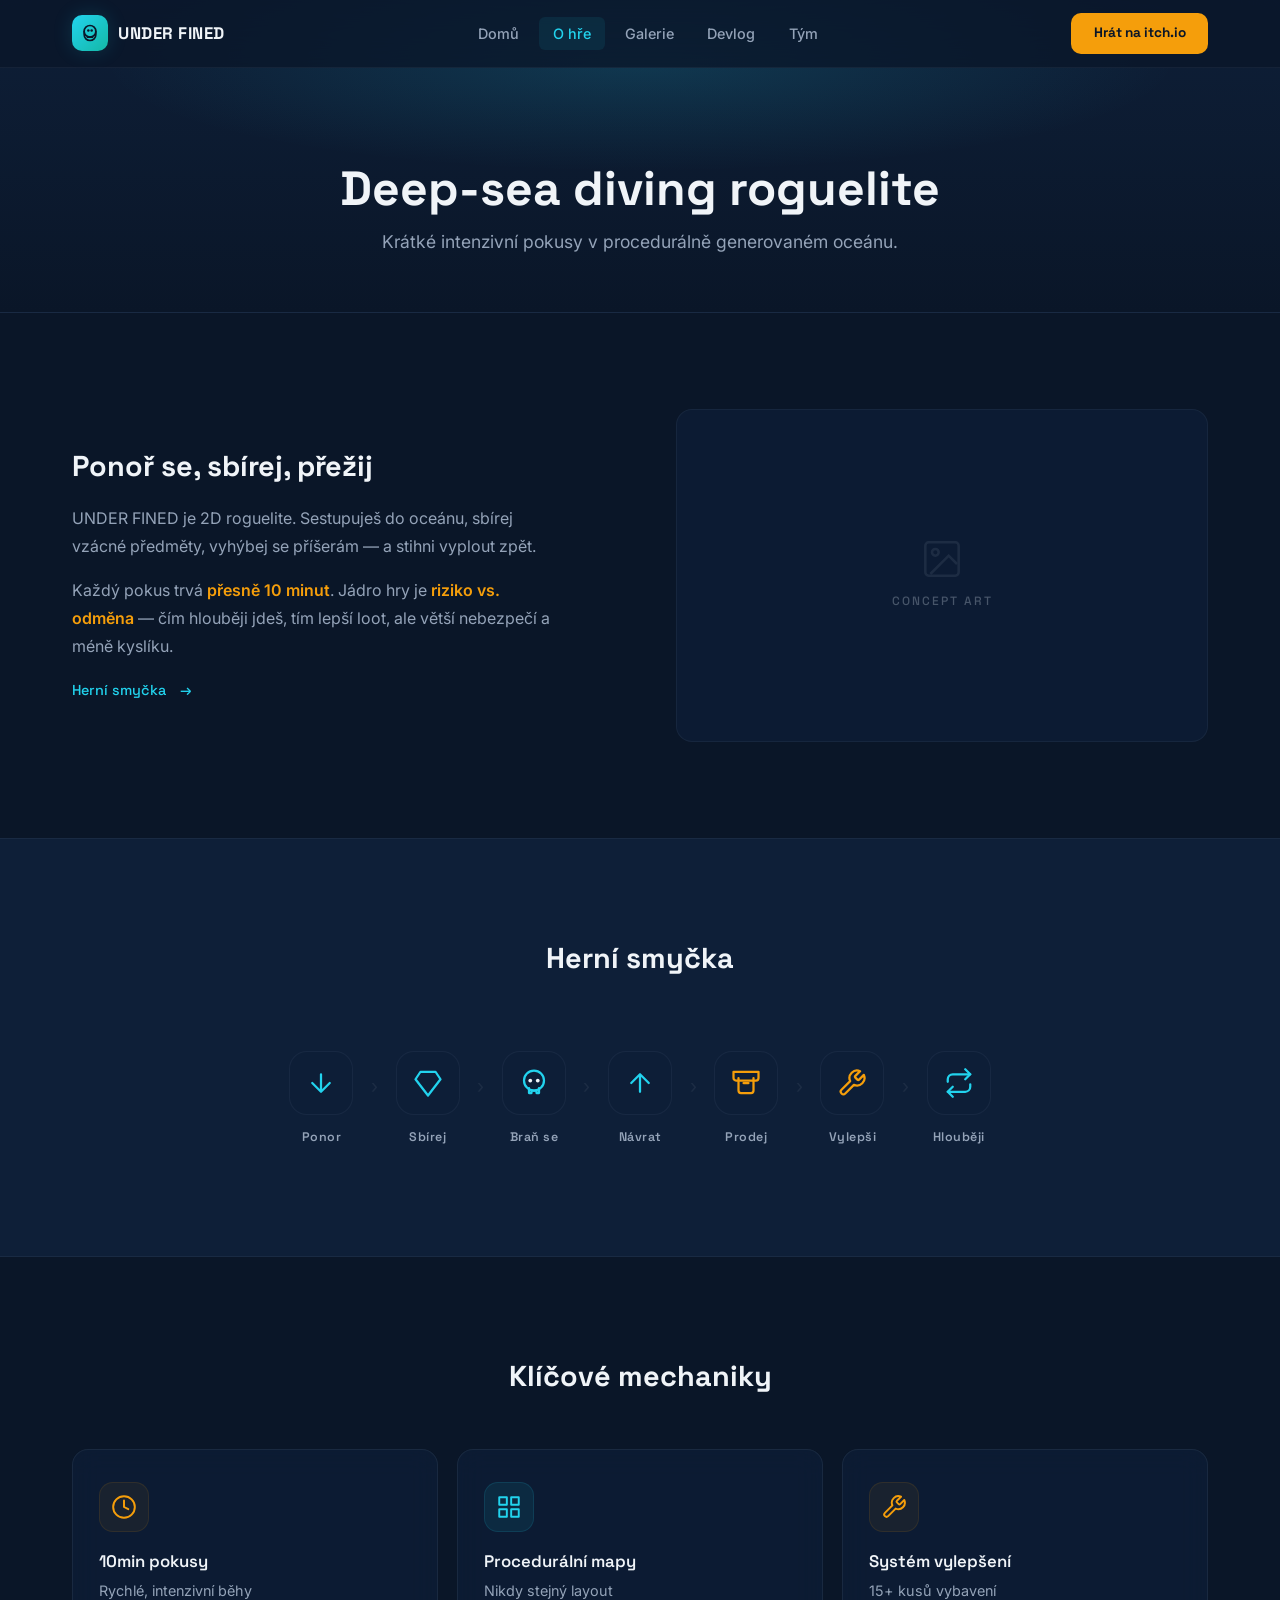
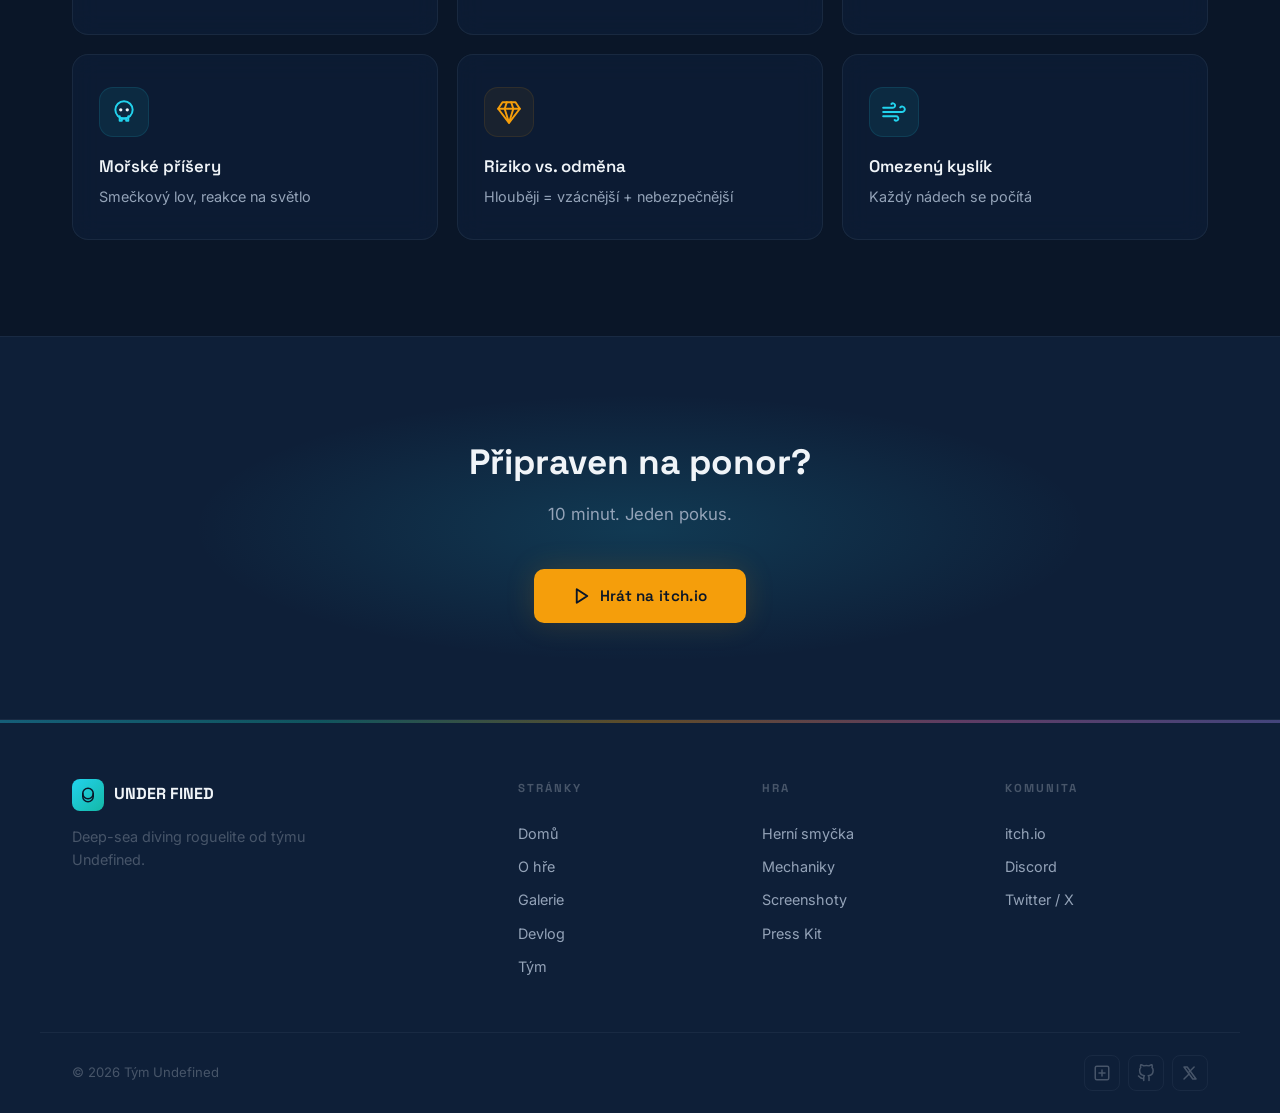
==== commit 9621f045: "nu norn" ====
--- a/about.html
+++ b/about.html
@@ -4,26 +4,18 @@
   <meta charset="UTF-8">
   <meta name="viewport" content="width=device-width, initial-scale=1.0">
   <title>O hře — UNDER FINED</title>
-  <meta name="description" content="Prozkoumej herní mechaniky, vlastnosti a galerii screenshotů UNDER FINED.">
+  <meta name="description" content="Herní mechaniky a koncept UNDER FINED — deep-sea diving roguelite.">
   <link rel="stylesheet" href="style.css">
 </head>
 <body>
 
-<!-- ═══════════════════════════════════════════════════════════
-     NAVIGATION
-     ═══════════════════════════════════════════════════════════ -->
+<!-- NAV -->
 <nav class="nav" id="navbar">
   <div class="nav__inner">
     <a href="index.html" class="nav__logo">
       <span class="nav__logo-icon">
-        <svg viewBox="0 0 16 16" fill="none">
-          <rect x="4" y="2" width="8" height="2" fill="#0a0a1a"/>
-          <rect x="2" y="4" width="2" height="2" fill="#0a0a1a"/>
-          <rect x="12" y="4" width="2" height="2" fill="#0a0a1a"/>
-          <rect x="4" y="6" width="8" height="2" fill="#0a0a1a"/>
-          <rect x="6" y="8" width="4" height="2" fill="#0a0a1a"/>
-          <rect x="6" y="10" width="2" height="2" fill="#0a0a1a" opacity=".5"/>
-          <rect x="8" y="12" width="2" height="2" fill="#0a0a1a" opacity=".3"/>
+        <svg viewBox="0 0 24 24" fill="none" stroke="#0a1628" stroke-width="2" stroke-linecap="round" stroke-linejoin="round">
+          <circle cx="12" cy="10" r="7"/><path d="M5 10v4a7 7 0 0 0 14 0v-4"/><circle cx="10" cy="9" r="1.5" fill="#0a1628" stroke="none"/><circle cx="14" cy="9" r="1.5" fill="#0a1628" stroke="none"/><path d="M9 17h6"/>
         </svg>
       </span>
       <span class="nav__logo-text">UNDER FINED</span>
@@ -31,323 +23,197 @@
     <ul class="nav__links" id="navLinks">
       <li><a href="index.html" class="nav__link">Domů</a></li>
       <li><a href="about.html" class="nav__link">O hře</a></li>
+      <li><a href="gallery.html" class="nav__link">Galerie</a></li>
+      <li><a href="devlog.html" class="nav__link">Devlog</a></li>
       <li><a href="team.html" class="nav__link">Tým</a></li>
     </ul>
-    <a href="https://itch.io" target="_blank" rel="noopener" class="nav__cta">HRÁT ZDARMA</a>
+    <a href="https://itch.io" target="_blank" rel="noopener" class="nav__cta">Hrát na itch.io</a>
     <button class="nav__toggle" id="navToggle" aria-label="Menu">
       <span></span><span></span><span></span>
     </button>
   </div>
 </nav>
 
-
-<!-- ═══════════════════════════════════════════════════════════
-     PAGE HEADER
-     ═══════════════════════════════════════════════════════════ -->
+<!-- PAGE HEADER -->
 <header class="page-header">
   <div class="container">
-    <span class="badge badge--blue">INDIE GAME</span>
-    <h1>O hře</h1>
-    <p>Všechno, co potřebuješ vědět o UNDER FINED — mechaniky, vlastnosti a galerie.</p>
+    <h1>Deep-sea diving roguelite</h1>
+    <p>Krátké intenzivní pokusy v procedurálně generovaném oceánu.</p>
   </div>
 </header>
 
-
-<!-- ═══════════════════════════════════════════════════════════
-     CONCEPT
-     ═══════════════════════════════════════════════════════════ -->
-<section class="concept section-spacer">
+<!-- CONCEPT -->
+<section class="concept">
   <div class="container">
     <div class="concept__layout">
       <div class="concept__text reveal">
-        <span class="badge" style="margin-bottom: 1.2rem;">KONCEPT</span>
-        <h2>Pixel-art potápění<br>s roguelite prvky</h2>
-        <p>
-          UNDER FINED je <span class="hl">2D pixel-artový roguelite</span>, kde
-          hráč sestupuje do hlubokého oceánu. Ponoříš se, sbíráš
-          vzácné předměty, vyhýbáš se mořským příšerám — a pak musíš
-          stihnout vyplout zpět na hladinu.
-        </p>
-        <p>
-          Každý ponor trvá <span class="hl">přesně 10 minut</span>. Vrátíš-li
-          se na hladinu, prodáš nalezené poklady v Baka Shopu
-          a koupíš lepší ploutve, kyslíkovou bombu, baterku, brnění nebo zbraně.
-        </p>
-        <p>
-          Jádro hry: <span class="hl">riziko vs. odměna</span>. Jít hlouběji
-          znamená vzácnější loot, ale taky silnější monstra a méně
-          kyslíku na cestu zpět.
-        </p>
+        <h2>Ponoř se, sbírej, přežij</h2>
+        <p>UNDER FINED je 2D roguelite. Sestupuješ do oceánu, sbírej vzácné předměty, vyhýbej se příšerám — a stihni vyplout zpět.</p>
+        <p>Každý pokus trvá <span class="hl">přesně 10 minut</span>. Jádro hry je <span class="hl">riziko vs. odměna</span> — čím hlouběji jdeš, tím lepší loot, ale větší nebezpečí a méně kyslíku.</p>
+        <a href="#loop" class="btn btn--ghost">
+          Herní smyčka <span class="arrow">&rarr;</span>
+        </a>
       </div>
       <div class="reveal reveal-d2">
-        <div class="window-chrome">
-          <div class="window-chrome__bar">
-            <span class="window-chrome__dot window-chrome__dot--red"></span>
-            <span class="window-chrome__dot window-chrome__dot--yellow"></span>
-            <span class="window-chrome__dot window-chrome__dot--green"></span>
-          </div>
-          <div class="window-chrome__body" style="min-height: 300px;">
-            <svg width="56" height="56" viewBox="0 0 16 16" fill="none" opacity=".12">
-              <rect x="6" y="1" width="4" height="2" fill="#4dc9f6"/>
-              <rect x="4" y="3" width="2" height="2" fill="#4dc9f6"/>
-              <rect x="10" y="3" width="2" height="2" fill="#4dc9f6"/>
-              <rect x="4" y="5" width="8" height="2" fill="#4dc9f6"/>
-              <rect x="6" y="7" width="4" height="2" fill="#4dc9f6"/>
-              <rect x="7" y="9" width="2" height="4" fill="#4dc9f6"/>
-            </svg>
-            <p style="margin-top: 1rem;">GAME CONCEPT ART</p>
-            <p style="font-size: 0.65rem; opacity: 0.4;">placeholder</p>
-          </div>
-        </div>
-      </div>
-    </div>
-  </div>
-</section>
-
-
-<!-- ═══════════════════════════════════════════════════════════
-     GAME LOOP
-     ═══════════════════════════════════════════════════════════ -->
-<section class="section-spacer" id="loop" style="background: var(--bg-alt); border-top: 1px solid var(--border); border-bottom: 1px solid var(--border);">
+        <div class="img-placeholder">
+          <!-- Replace with: <img src="screenshots/concept.png" alt="Concept art"> -->
+          <svg viewBox="0 0 24 24"><rect x="2" y="2" width="20" height="20" rx="2"/><circle cx="8" cy="8" r="2"/><path d="M21 15l-5-5L5 21"/></svg>
+          <span>Concept art</span>
+        </div>
+      </div>
+    </div>
+  </div>
+</section>
+
+<!-- GAME LOOP -->
+<section class="loop-section" id="loop">
   <div class="container text-center">
-    <div class="section-header centered reveal">
-      <span class="badge badge--blue">HERNÍ SMYČKA</span>
-      <h2>Cyklus sestupu</h2>
-      <p>Každý pokus sleduje stejnou smyčku — ale žádné dva ponory nejsou stejné.</p>
-    </div>
-
-    <div class="loop reveal reveal-d2">
-      <div class="loop__step">
-        <div class="loop__icon">
-          <svg viewBox="0 0 16 16" fill="none"><rect x="6" y="1" width="4" height="2" fill="#4dc9f6"/><rect x="4" y="3" width="2" height="2" fill="#4dc9f6"/><rect x="10" y="3" width="2" height="2" fill="#4dc9f6"/><rect x="4" y="5" width="8" height="2" fill="#4dc9f6"/><rect x="6" y="7" width="4" height="2" fill="#4dc9f6"/><rect x="7" y="9" width="2" height="3" fill="#4dc9f6" opacity=".4"/></svg>
-        </div>
-        <span class="loop__label">PONOŘ</span>
-      </div>
-      <span class="loop__arrow">›</span>
-      <div class="loop__step">
-        <div class="loop__icon">
-          <svg viewBox="0 0 16 16" fill="none"><rect x="7" y="1" width="2" height="2" fill="#ffc940"/><rect x="5" y="3" width="2" height="2" fill="#ffc940"/><rect x="9" y="3" width="2" height="2" fill="#ffc940"/><rect x="3" y="5" width="2" height="2" fill="#ffc940"/><rect x="11" y="5" width="2" height="2" fill="#ffc940"/><rect x="5" y="7" width="2" height="2" fill="#ffc940"/><rect x="9" y="7" width="2" height="2" fill="#ffc940"/><rect x="7" y="9" width="2" height="2" fill="#ffc940"/></svg>
-        </div>
-        <span class="loop__label">SBÍREJ</span>
-      </div>
-      <span class="loop__arrow">›</span>
-      <div class="loop__step">
-        <div class="loop__icon">
-          <svg viewBox="0 0 16 16" fill="none"><rect x="6" y="2" width="4" height="2" fill="#4dc9f6"/><rect x="4" y="4" width="2" height="4" fill="#4dc9f6"/><rect x="10" y="4" width="2" height="4" fill="#4dc9f6"/><rect x="6" y="8" width="4" height="2" fill="#4dc9f6"/><rect x="7" y="10" width="2" height="3" fill="#4dc9f6" opacity=".4"/></svg>
-        </div>
-        <span class="loop__label">BRAŇ SE</span>
-      </div>
-      <span class="loop__arrow">›</span>
-      <div class="loop__step">
-        <div class="loop__icon">
-          <svg viewBox="0 0 16 16" fill="none"><rect x="7" y="2" width="2" height="2" fill="#4dc9f6"/><rect x="5" y="4" width="6" height="2" fill="#4dc9f6"/><rect x="7" y="6" width="2" height="2" fill="#4dc9f6"/><rect x="6" y="9" width="2" height="2" fill="#4dc9f6" opacity=".5"/><rect x="9" y="11" width="2" height="2" fill="#4dc9f6" opacity=".3"/></svg>
-        </div>
-        <span class="loop__label">NÁVRAT</span>
-      </div>
-      <span class="loop__arrow">›</span>
-      <div class="loop__step">
-        <div class="loop__icon">
-          <svg viewBox="0 0 16 16" fill="none"><rect x="5" y="2" width="6" height="2" fill="#ffc940"/><rect x="3" y="4" width="2" height="2" fill="#ffc940"/><rect x="11" y="4" width="2" height="2" fill="#ffc940"/><rect x="3" y="6" width="10" height="2" fill="#ffc940"/><rect x="5" y="8" width="6" height="2" fill="#ffc940"/><rect x="6" y="10" width="4" height="2" fill="#ffc940"/></svg>
-        </div>
-        <span class="loop__label">PRODEJ</span>
-      </div>
-      <span class="loop__arrow">›</span>
-      <div class="loop__step">
-        <div class="loop__icon">
-          <svg viewBox="0 0 16 16" fill="none"><rect x="5" y="1" width="2" height="2" fill="#4dc9f6"/><rect x="7" y="3" width="2" height="2" fill="#4dc9f6"/><rect x="9" y="5" width="2" height="6" fill="#4dc9f6"/><rect x="7" y="11" width="2" height="2" fill="#4dc9f6"/><rect x="3" y="11" width="4" height="2" fill="#4dc9f6"/><rect x="3" y="9" width="2" height="2" fill="#4dc9f6"/></svg>
-        </div>
-        <span class="loop__label">VYLEPŠI</span>
-      </div>
-      <span class="loop__arrow">›</span>
-      <div class="loop__step">
-        <div class="loop__icon">
-          <svg viewBox="0 0 16 16" fill="none"><rect x="7" y="1" width="2" height="2" fill="#4dc9f6"/><rect x="7" y="4" width="2" height="2" fill="#4dc9f6"/><rect x="5" y="6" width="6" height="2" fill="#4dc9f6"/><rect x="7" y="8" width="2" height="2" fill="#4dc9f6"/><rect x="7" y="11" width="2" height="2" fill="#4dc9f6"/><rect x="7" y="14" width="2" height="2" fill="#4dc9f6" opacity=".4"/></svg>
-        </div>
-        <span class="loop__label">HLOUBĚJI</span>
-      </div>
-    </div>
-  </div>
-</section>
-
-
-<!-- ═══════════════════════════════════════════════════════════
-     FEATURES GRID
-     ═══════════════════════════════════════════════════════════ -->
-<section class="section-spacer" id="features">
-  <div class="container text-center">
-    <div class="section-header centered reveal">
-      <span class="badge">VLASTNOSTI</span>
-      <h2>Co tě čeká</h2>
-      <p>Klíčové mechaniky a prvky, které dělají UNDER FINED unikátním.</p>
-    </div>
-
-    <div class="features-grid reveal reveal-d1" style="text-align: left;">
-      <div class="feat-card">
-        <div class="feat-card__icon">
-          <svg viewBox="0 0 16 16" fill="none"><rect x="6" y="0" width="4" height="2" fill="#ffc940"/><rect x="4" y="2" width="2" height="2" fill="#ffc940"/><rect x="10" y="2" width="2" height="2" fill="#ffc940"/><rect x="6" y="4" width="4" height="2" fill="#ffc940"/><rect x="4" y="8" width="2" height="2" fill="#ffc940"/><rect x="10" y="8" width="2" height="2" fill="#ffc940"/><rect x="6" y="10" width="4" height="2" fill="#ffc940"/><rect x="6" y="14" width="4" height="2" fill="#ffc940"/></svg>
+    <h2 class="reveal">Herní smyčka</h2>
+    <div class="loop reveal reveal-d1">
+      <div class="loop__step">
+        <div class="loop__icon">
+          <svg viewBox="0 0 24 24"><path d="M12 5v14M5 12l7 7 7-7"/></svg>
+        </div>
+        <span class="loop__label">Ponor</span>
+      </div>
+      <span class="loop__arrow">&rsaquo;</span>
+      <div class="loop__step">
+        <div class="loop__icon">
+          <svg viewBox="0 0 24 24"><path d="M6 3h12l4 6-10 13L2 9z"/></svg>
+        </div>
+        <span class="loop__label">Sbírej</span>
+      </div>
+      <span class="loop__arrow">&rsaquo;</span>
+      <div class="loop__step">
+        <div class="loop__icon">
+          <svg viewBox="0 0 24 24"><circle cx="12" cy="10" r="8"/><path d="M8 16v4h2v-2h4v2h2v-4"/><circle cx="9" cy="10" r="1.5" fill="currentColor" stroke="none"/><circle cx="15" cy="10" r="1.5" fill="currentColor" stroke="none"/></svg>
+        </div>
+        <span class="loop__label">Braň se</span>
+      </div>
+      <span class="loop__arrow">&rsaquo;</span>
+      <div class="loop__step">
+        <div class="loop__icon">
+          <svg viewBox="0 0 24 24"><path d="M12 19V5M5 12l7-7 7 7"/></svg>
+        </div>
+        <span class="loop__label">Návrat</span>
+      </div>
+      <span class="loop__arrow">&rsaquo;</span>
+      <div class="loop__step">
+        <div class="loop__icon loop__icon--sand">
+          <svg viewBox="0 0 24 24"><path d="M2 3h20v5a2 2 0 0 1-2 2H4a2 2 0 0 1-2-2V3z"/><path d="M6 8v10a2 2 0 0 0 2 2h8a2 2 0 0 0 2-2V8"/><path d="M10 12h4"/></svg>
+        </div>
+        <span class="loop__label">Prodej</span>
+      </div>
+      <span class="loop__arrow">&rsaquo;</span>
+      <div class="loop__step">
+        <div class="loop__icon loop__icon--sand">
+          <svg viewBox="0 0 24 24"><path d="M14.7 6.3a1 1 0 0 0 0 1.4l1.6 1.6a1 1 0 0 0 1.4 0l3.77-3.77a6 6 0 0 1-7.94 7.94l-6.91 6.91a2.12 2.12 0 0 1-3-3l6.91-6.91a6 6 0 0 1 7.94-7.94l-3.76 3.76z"/></svg>
+        </div>
+        <span class="loop__label">Vylepši</span>
+      </div>
+      <span class="loop__arrow">&rsaquo;</span>
+      <div class="loop__step">
+        <div class="loop__icon">
+          <svg viewBox="0 0 24 24"><polyline points="17 1 21 5 17 9"/><path d="M3 11V9a4 4 0 0 1 4-4h14"/><polyline points="7 23 3 19 7 15"/><path d="M21 13v2a4 4 0 0 1-4 4H3"/></svg>
+        </div>
+        <span class="loop__label">Hlouběji</span>
+      </div>
+    </div>
+  </div>
+</section>
+
+<!-- KEY MECHANICS -->
+<section class="mechanics" id="mechanics">
+  <div class="container">
+    <h2 class="reveal">Klíčové mechaniky</h2>
+    <div class="mechanics__grid">
+      <div class="mech-card reveal">
+        <div class="mech-card__icon">
+          <svg viewBox="0 0 24 24"><circle cx="12" cy="12" r="10"/><polyline points="12 6 12 12 16 14"/></svg>
         </div>
         <h3>10min pokusy</h3>
-        <p>Rychlé, intenzivní potápěčské běhy. Přesně 10 minut na pokus — žádné čekání.</p>
-      </div>
-      <div class="feat-card">
-        <div class="feat-card__icon">
-          <svg viewBox="0 0 16 16" fill="none"><rect x="3" y="3" width="4" height="4" fill="#ffc940"/><rect x="9" y="3" width="4" height="4" fill="#ffc940"/><rect x="3" y="9" width="4" height="4" fill="#ffc940"/><rect x="9" y="9" width="4" height="4" fill="#ffc940"/><rect x="4" y="4" width="2" height="2" fill="#0a0a1a"/><rect x="10" y="4" width="2" height="2" fill="#0a0a1a"/><rect x="4" y="10" width="2" height="2" fill="#0a0a1a"/><rect x="10" y="10" width="2" height="2" fill="#0a0a1a"/></svg>
+        <p>Rychlé, intenzivní běhy</p>
+      </div>
+      <div class="mech-card reveal reveal-d1">
+        <div class="mech-card__icon mech-card__icon--cyan">
+          <svg viewBox="0 0 24 24"><rect x="3" y="3" width="7" height="7"/><rect x="14" y="3" width="7" height="7"/><rect x="14" y="14" width="7" height="7"/><rect x="3" y="14" width="7" height="7"/></svg>
         </div>
         <h3>Procedurální mapy</h3>
-        <p>Generovaný oceán — nikdy stejný layout. Biomy se mění s hloubkou.</p>
-      </div>
-      <div class="feat-card">
-        <div class="feat-card__icon">
-          <svg viewBox="0 0 16 16" fill="none"><rect x="5" y="1" width="2" height="2" fill="#ffc940"/><rect x="7" y="3" width="2" height="2" fill="#ffc940"/><rect x="9" y="5" width="2" height="6" fill="#ffc940"/><rect x="7" y="11" width="2" height="2" fill="#ffc940"/><rect x="3" y="11" width="4" height="2" fill="#ffc940"/><rect x="3" y="9" width="2" height="2" fill="#ffc940"/></svg>
+        <p>Nikdy stejný layout</p>
+      </div>
+      <div class="mech-card reveal reveal-d2">
+        <div class="mech-card__icon">
+          <svg viewBox="0 0 24 24"><path d="M14.7 6.3a1 1 0 0 0 0 1.4l1.6 1.6a1 1 0 0 0 1.4 0l3.77-3.77a6 6 0 0 1-7.94 7.94l-6.91 6.91a2.12 2.12 0 0 1-3-3l6.91-6.91a6 6 0 0 1 7.94-7.94l-3.76 3.76z"/></svg>
         </div>
         <h3>Systém vylepšení</h3>
-        <p>15+ kusů vybavení — ploutve, kyslíková bomba, baterka, brnění a další.</p>
-      </div>
-      <div class="feat-card">
-        <div class="feat-card__icon">
-          <svg viewBox="0 0 16 16" fill="none"><rect x="2" y="4" width="2" height="6" fill="#ffc940"/><rect x="12" y="4" width="2" height="6" fill="#ffc940"/><rect x="4" y="6" width="2" height="4" fill="#ffc940"/><rect x="10" y="6" width="2" height="4" fill="#ffc940"/><rect x="6" y="5" width="4" height="2" fill="#ffc940"/><rect x="6" y="9" width="4" height="2" fill="#ffc940"/></svg>
+        <p>15+ kusů vybavení</p>
+      </div>
+      <div class="mech-card reveal reveal-d1">
+        <div class="mech-card__icon mech-card__icon--cyan">
+          <svg viewBox="0 0 24 24"><circle cx="12" cy="10" r="8"/><path d="M8 16v4h2v-2h4v2h2v-4"/><circle cx="9" cy="10" r="1.5" fill="currentColor" stroke="none"/><circle cx="15" cy="10" r="1.5" fill="currentColor" stroke="none"/></svg>
         </div>
         <h3>Mořské příšery</h3>
-        <p>Smečkový AI. Reagují na baterku, blokují cestu zpět na hladinu.</p>
-      </div>
-      <div class="feat-card">
-        <div class="feat-card__icon">
-          <svg viewBox="0 0 16 16" fill="none"><rect x="7" y="0" width="2" height="2" fill="#ffc940"/><rect x="5" y="2" width="2" height="2" fill="#ffc940"/><rect x="9" y="2" width="2" height="2" fill="#ffc940"/><rect x="3" y="4" width="2" height="2" fill="#ffc940"/><rect x="11" y="4" width="2" height="2" fill="#ffc940"/><rect x="5" y="6" width="2" height="2" fill="#ffc940"/><rect x="9" y="6" width="2" height="2" fill="#ffc940"/><rect x="7" y="8" width="2" height="2" fill="#ffc940"/></svg>
+        <p>Smečkový lov, reakce na světlo</p>
+      </div>
+      <div class="mech-card reveal reveal-d2">
+        <div class="mech-card__icon">
+          <svg viewBox="0 0 24 24"><path d="M6 3h12l4 6-10 13L2 9z"/><path d="M2 9h20"/><path d="M10 3l-2 6 4 13 4-13-2-6"/></svg>
         </div>
         <h3>Riziko vs. odměna</h3>
-        <p>Hlubší vody = vzácnější loot, ale taky víc nebezpečí a míň kyslíku.</p>
-      </div>
-      <div class="feat-card">
-        <div class="feat-card__icon">
-          <svg viewBox="0 0 16 16" fill="none"><rect x="4" y="3" width="8" height="2" fill="#ffc940"/><rect x="2" y="5" width="2" height="6" fill="#ffc940"/><rect x="12" y="5" width="2" height="6" fill="#ffc940"/><rect x="4" y="11" width="8" height="2" fill="#ffc940"/><rect x="6" y="7" width="2" height="2" fill="#ffc940"/><rect x="9" y="7" width="2" height="2" fill="#ffc940"/></svg>
-        </div>
-        <h3>Pixel art svět</h3>
-        <p>Ručně kreslený pixel art styl — pečlivě animované prostředí a postavy.</p>
-      </div>
-    </div>
-  </div>
-</section>
-
-
-<!-- ═══════════════════════════════════════════════════════════
-     GALLERY
-     ═══════════════════════════════════════════════════════════ -->
-<section class="section-spacer" id="gallery" style="background: var(--bg-alt); border-top: 1px solid var(--border); border-bottom: 1px solid var(--border);">
-  <div class="container text-center">
-    <div class="section-header centered reveal">
-      <span class="badge badge--blue">GALERIE</span>
-      <h2>Screenshoty</h2>
-      <p>Snímky z vývoje — nahraďte za skutečné screenshoty, jakmile budou ready.</p>
-    </div>
-
-    <div class="gallery-grid reveal reveal-d1">
-      <div class="gallery-item" onclick="openLightbox(this)">
-        <div class="visual-placeholder gallery-item__ph">
-          <svg viewBox="0 0 16 16" fill="none"><rect x="0" y="8" width="16" height="2" fill="#4dc9f6" opacity=".3"/><rect x="2" y="6" width="4" height="2" fill="#4dc9f6" opacity=".4"/><rect x="10" y="7" width="3" height="2" fill="#4dc9f6" opacity=".4"/></svg>
-          <span>MĚLKÉ VODY</span>
-        </div>
-        <div class="gallery-item__overlay"><span>ZOBRAZIT</span></div>
-      </div>
-      <div class="gallery-item" onclick="openLightbox(this)">
-        <div class="visual-placeholder gallery-item__ph">
-          <svg viewBox="0 0 16 16" fill="none"><rect x="4" y="4" width="2" height="6" fill="#4dc9f6" opacity=".4"/><rect x="6" y="6" width="2" height="4" fill="#4dc9f6" opacity=".3"/><rect x="10" y="3" width="2" height="8" fill="#4dc9f6" opacity=".4"/><rect x="8" y="5" width="2" height="6" fill="#4dc9f6" opacity=".3"/></svg>
-          <span>KORÁLOVÝ ÚTES</span>
-        </div>
-        <div class="gallery-item__overlay"><span>ZOBRAZIT</span></div>
-      </div>
-      <div class="gallery-item" onclick="openLightbox(this)">
-        <div class="visual-placeholder gallery-item__ph">
-          <svg viewBox="0 0 16 16" fill="none"><rect x="2" y="6" width="4" height="6" fill="#4dc9f6" opacity=".3"/><rect x="2" y="4" width="4" height="2" fill="#4dc9f6" opacity=".4"/><rect x="8" y="8" width="6" height="4" fill="#4dc9f6" opacity=".3"/><rect x="10" y="6" width="2" height="2" fill="#4dc9f6" opacity=".4"/></svg>
-          <span>POTOPENÉ RUINY</span>
-        </div>
-        <div class="gallery-item__overlay"><span>ZOBRAZIT</span></div>
-      </div>
-      <div class="gallery-item" onclick="openLightbox(this)">
-        <div class="visual-placeholder gallery-item__ph">
-          <svg viewBox="0 0 16 16" fill="none"><rect x="6" y="2" width="4" height="2" fill="#4dc9f6" opacity=".4"/><rect x="4" y="4" width="2" height="4" fill="#4dc9f6" opacity=".3"/><rect x="10" y="4" width="2" height="4" fill="#4dc9f6" opacity=".3"/><rect x="2" y="8" width="4" height="2" fill="#4dc9f6" opacity=".3"/><rect x="10" y="8" width="4" height="2" fill="#4dc9f6" opacity=".3"/></svg>
-          <span>BOSS</span>
-        </div>
-        <div class="gallery-item__overlay"><span>ZOBRAZIT</span></div>
-      </div>
-      <div class="gallery-item" onclick="openLightbox(this)">
-        <div class="visual-placeholder gallery-item__ph">
-          <svg viewBox="0 0 16 16" fill="none"><rect x="4" y="4" width="8" height="2" fill="#ffc940" opacity=".3"/><rect x="4" y="6" width="8" height="4" fill="#ffc940" opacity=".2"/><rect x="6" y="10" width="4" height="2" fill="#ffc940" opacity=".3"/></svg>
-          <span>BAKA SHOP</span>
-        </div>
-        <div class="gallery-item__overlay"><span>ZOBRAZIT</span></div>
-      </div>
-      <div class="gallery-item" onclick="openLightbox(this)">
-        <div class="visual-placeholder gallery-item__ph">
-          <svg viewBox="0 0 16 16" fill="none"><rect x="7" y="3" width="2" height="2" fill="#4dc9f6" opacity=".2"/><rect x="7" y="7" width="2" height="2" fill="#4dc9f6" opacity=".15"/><rect x="4" y="10" width="2" height="2" fill="#4dc9f6" opacity=".1"/><rect x="10" y="5" width="2" height="2" fill="#4dc9f6" opacity=".1"/></svg>
-          <span>PROPAST</span>
-        </div>
-        <div class="gallery-item__overlay"><span>ZOBRAZIT</span></div>
-      </div>
-    </div>
-  </div>
-</section>
-
-<!-- lightbox -->
-<div class="lightbox" id="lightbox" onclick="closeLightbox(event)">
-  <div class="lightbox__inner" id="lightboxContent"></div>
-  <button class="lightbox__close" onclick="closeLightbox(event)">ESC</button>
-</div>
-
-
-<!-- ═══════════════════════════════════════════════════════════
-     CTA BANNER
-     ═══════════════════════════════════════════════════════════ -->
+        <p>Hlouběji = vzácnější + nebezpečnější</p>
+      </div>
+      <div class="mech-card reveal reveal-d3">
+        <div class="mech-card__icon mech-card__icon--cyan">
+          <svg viewBox="0 0 24 24"><path d="M9.59 4.59A2 2 0 1 1 11 8H2m10.59 11.41A2 2 0 1 0 14 16H2m15.73-8.27A2.5 2.5 0 1 1 19.5 12H2"/></svg>
+        </div>
+        <h3>Omezený kyslík</h3>
+        <p>Každý nádech se počítá</p>
+      </div>
+    </div>
+  </div>
+</section>
+
+<!-- CTA -->
 <section class="cta-banner">
   <div class="container">
     <div class="cta-banner__inner reveal">
-      <span class="badge" style="margin-bottom: 1.4rem;">VYZKOUŠEJ ZDARMA</span>
       <h2>Připraven na ponor?</h2>
-      <p>Zahraj si UNDER FINED na itch.io — 10 minut, jeden pokus.</p>
+      <p>10 minut. Jeden pokus.</p>
       <a href="https://itch.io" target="_blank" rel="noopener" class="btn btn--primary">
-        <svg width="14" height="14" viewBox="0 0 16 16" fill="none">
-          <rect x="5" y="3" width="2" height="10" fill="currentColor"/>
-          <rect x="7" y="5" width="2" height="6" fill="currentColor"/>
-          <rect x="9" y="7" width="2" height="2" fill="currentColor"/>
-        </svg>
-        HRÁT NA ITCH.IO
-      </a>
-    </div>
-  </div>
-</section>
-
-
-<!-- ═══════════════════════════════════════════════════════════
-     FOOTER
-     ═══════════════════════════════════════════════════════════ -->
+        <svg width="18" height="18" viewBox="0 0 24 24" fill="none" stroke="currentColor" stroke-width="2.5" stroke-linecap="round" stroke-linejoin="round"><polygon points="5 3 19 12 5 21 5 3"/></svg>
+        Hrát na itch.io
+      </a>
+    </div>
+  </div>
+</section>
+
+<!-- FOOTER -->
 <footer class="footer">
-  <div class="footer__pixel-strip"></div>
+  <div class="footer__accent-line"></div>
   <div class="footer__top">
     <div class="footer__brand">
       <div class="footer__brand-logo">
         <span class="logo-icon">
-          <svg viewBox="0 0 16 16" fill="none">
-            <rect x="4" y="2" width="8" height="2" fill="#0a0a1a"/>
-            <rect x="2" y="4" width="2" height="2" fill="#0a0a1a"/>
-            <rect x="12" y="4" width="2" height="2" fill="#0a0a1a"/>
-            <rect x="4" y="6" width="8" height="2" fill="#0a0a1a"/>
-            <rect x="6" y="8" width="4" height="2" fill="#0a0a1a"/>
-          </svg>
+          <svg viewBox="0 0 24 24" fill="none" stroke="#0a1628" stroke-width="2" stroke-linecap="round" stroke-linejoin="round"><circle cx="12" cy="10" r="7"/><path d="M5 10v4a7 7 0 0 0 14 0v-4"/></svg>
         </span>
         <span class="logo-text">UNDER FINED</span>
       </div>
-      <p>Pixel-artový potápěčský roguelite od týmu Undefined. Vyrobeno s láskou.</p>
+      <p>Deep-sea diving roguelite od týmu Undefined.</p>
     </div>
     <div class="footer__col">
       <h4>Stránky</h4>
       <a href="index.html">Domů</a>
       <a href="about.html">O hře</a>
+      <a href="gallery.html">Galerie</a>
+      <a href="devlog.html">Devlog</a>
       <a href="team.html">Tým</a>
     </div>
     <div class="footer__col">
       <h4>Hra</h4>
-      <a href="about.html#features">Vlastnosti</a>
       <a href="about.html#loop">Herní smyčka</a>
-      <a href="about.html#gallery">Galerie</a>
+      <a href="about.html#mechanics">Mechaniky</a>
+      <a href="gallery.html">Screenshoty</a>
+      <a href="presskit.html">Press Kit</a>
     </div>
     <div class="footer__col">
       <h4>Komunita</h4>
@@ -357,24 +223,22 @@
     </div>
   </div>
   <div class="footer__bottom">
-    <span class="footer__copy">
-      &copy; 2026 Tým Undefined
-      <span class="footer__tag">GAME JAM 2026</span>
-    </span>
+    <span class="footer__copy">&copy; 2026 Tým Undefined</span>
     <div class="footer__socials">
       <a href="https://itch.io" target="_blank" rel="noopener" class="footer__social" title="itch.io">
-        <svg viewBox="0 0 16 16" fill="none"><rect x="2" y="2" width="12" height="2" fill="currentColor"/><rect x="2" y="4" width="2" height="8" fill="currentColor"/><rect x="12" y="4" width="2" height="8" fill="currentColor"/><rect x="2" y="12" width="12" height="2" fill="currentColor"/><rect x="6" y="6" width="4" height="4" fill="currentColor"/></svg>
+        <svg viewBox="0 0 24 24" fill="none" stroke="currentColor" stroke-width="2" stroke-linecap="round" stroke-linejoin="round"><rect x="3" y="3" width="18" height="18" rx="2"/><path d="M8 12h8M12 8v8"/></svg>
       </a>
       <a href="#" class="footer__social" title="Discord">
-        <svg viewBox="0 0 16 16" fill="none"><rect x="2" y="3" width="12" height="2" fill="currentColor"/><rect x="2" y="5" width="2" height="6" fill="currentColor"/><rect x="12" y="5" width="2" height="6" fill="currentColor"/><rect x="4" y="11" width="8" height="2" fill="currentColor"/><rect x="4" y="6" width="3" height="3" fill="currentColor"/><rect x="9" y="6" width="3" height="3" fill="currentColor"/></svg>
+        <svg viewBox="0 0 24 24" fill="none" stroke="currentColor" stroke-width="2" stroke-linecap="round" stroke-linejoin="round"><path d="M9 19c-5 1.5-5-2.5-7-3m14 6v-3.87a3.37 3.37 0 0 0-.94-2.61c3.14-.35 6.44-1.54 6.44-7A5.44 5.44 0 0 0 20 4.77 5.07 5.07 0 0 0 19.91 1S18.73.65 16 2.48a13.38 13.38 0 0 0-7 0C6.27.65 5.09 1 5.09 1A5.07 5.07 0 0 0 5 4.77a5.44 5.44 0 0 0-1.5 3.78c0 5.42 3.3 6.61 6.44 7A3.37 3.37 0 0 0 9 18.13V22"/></svg>
       </a>
       <a href="#" class="footer__social" title="Twitter / X">
-        <svg viewBox="0 0 16 16" fill="none"><rect x="1" y="1" width="2" height="2" fill="currentColor"/><rect x="13" y="1" width="2" height="2" fill="currentColor"/><rect x="3" y="3" width="2" height="2" fill="currentColor"/><rect x="11" y="3" width="2" height="2" fill="currentColor"/><rect x="5" y="5" width="2" height="2" fill="currentColor"/><rect x="9" y="5" width="2" height="2" fill="currentColor"/><rect x="7" y="7" width="2" height="2" fill="currentColor"/><rect x="5" y="9" width="2" height="2" fill="currentColor"/><rect x="9" y="9" width="2" height="2" fill="currentColor"/><rect x="3" y="11" width="2" height="2" fill="currentColor"/><rect x="11" y="11" width="2" height="2" fill="currentColor"/></svg>
+        <svg viewBox="0 0 24 24" fill="none" stroke="currentColor" stroke-width="2" stroke-linecap="round" stroke-linejoin="round"><path d="M4 4l11.733 16h4.267l-11.733-16z"/><path d="M4 20l6.768-6.768M17.5 4l-6.768 6.768"/></svg>
       </a>
     </div>
   </div>
 </footer>
 
+<div class="page-bubbles" id="pageBubbles"></div>
 <script src="main.js"></script>
 </body>
-</html>
+</html>
--- a/style.css
+++ b/style.css
@@ -1,107 +1,108 @@
-/* ══════════════════════════════════════════════════════════════
-   UNDER FINED — Premium Indie Game Landing Page
-   Dark deep-sea aesthetic · Pixel-art UI · Minimal & clean
-   ══════════════════════════════════════════════════════════════ */
-
-/* ── FONTS ──────────────────────────────────────────────────── */
-@import url('https://fonts.googleapis.com/css2?family=Press+Start+2P&family=Inter:wght@400;500;600;700&display=swap');
-
-/* ── RESET ──────────────────────────────────────────────────── */
-*, *::before, *::after {
-  box-sizing: border-box;
-  margin: 0;
-  padding: 0;
-}
-
-/* ── CSS VARIABLES ──────────────────────────────────────────── */
+/* ═══════════════════════════════════════════════════════════════
+   UNDER FINED — Premium Indie Game Website
+   Deep-sea / ocean theme · Modern readable typography · Minimal
+   ═══════════════════════════════════════════════════════════════ */
+
+/* ── FONTS ─────────────────────────────────────────────────── */
+@import url('https://fonts.googleapis.com/css2?family=Space+Grotesk:wght@400;500;600;700&family=Inter:wght@400;500;600;700&display=swap');
+
+/* ── RESET ─────────────────────────────────────────────────── */
+*, *::before, *::after { box-sizing: border-box; margin: 0; padding: 0; }
+
+/* ── VARIABLES ─────────────────────────────────────────────── */
 :root {
-  --bg:         #060918;
-  --bg-alt:     #0b0e22;
-  --bg-card:    #0f1330;
-  --bg-card-h:  #141842;
-  --bg-nav:     rgba(6, 9, 24, 0.8);
-  --bg-nav-s:   rgba(6, 9, 24, 0.96);
-
-  --text:       #e8eaf0;
-  --text-s:     #8892b0;
-  --text-m:     #4a5272;
-
-  --yellow:     #ffc940;
-  --yellow-h:   #ffd866;
-  --yellow-glow: rgba(255, 201, 64, 0.15);
-  --blue:       #4dc9f6;
-  --blue-glow:  rgba(77, 201, 246, 0.08);
-  --green:      #66d97f;
-  --purple:     #a78bfa;
-  --pink:       #f472b6;
-
-  --border:     rgba(255, 255, 255, 0.04);
-  --border-h:   rgba(255, 255, 255, 0.08);
-
-  --radius:     12px;
-  --radius-sm:  8px;
-
-  --font-pixel: 'Press Start 2P', monospace;
-  --font-body:  'Inter', -apple-system, sans-serif;
-
-  --ease:       cubic-bezier(0.25, 0.46, 0.45, 0.94);
-  --ease-out:   cubic-bezier(0.16, 1, 0.3, 1);
-
-  --max-w:      1100px;
-  --nav-h:      60px;
-}
-
-/* ── BASE ───────────────────────────────────────────────────── */
+  /* colours: deep navy ocean palette */
+  --bg:          #0a1628;
+  --bg-alt:      #0e1f38;
+  --bg-card:     rgba(14, 31, 56, 0.7);
+  --bg-card-s:   rgba(14, 31, 56, 0.95);
+  --bg-nav:      rgba(10, 22, 40, 0.75);
+  --bg-nav-s:    rgba(10, 22, 40, 0.97);
+
+  --text:        #f0f4f8;
+  --text-s:      #94a3b8;
+  --text-m:      #475569;
+
+  /* accents */
+  --cyan:        #22d3ee;
+  --cyan-dim:    rgba(34, 211, 238, 0.08);
+  --cyan-glow:   rgba(34, 211, 238, 0.15);
+  --teal:        #14b8a6;
+  --sand:        #f59e0b;
+  --sand-light:  #fbbf24;
+  --sand-glow:   rgba(245, 158, 11, 0.15);
+  --coral:       #f472b6;
+  --purple:      #a78bfa;
+
+  --border:      rgba(148, 163, 184, 0.08);
+  --border-h:    rgba(148, 163, 184, 0.16);
+  --glass:       rgba(14, 31, 56, 0.55);
+  --glass-border:rgba(148, 163, 184, 0.1);
+
+  --radius:      16px;
+  --radius-sm:   10px;
+  --radius-xs:   6px;
+
+  --font-head:   'Space Grotesk', -apple-system, sans-serif;
+  --font-body:   'Inter', -apple-system, sans-serif;
+
+  --ease:        cubic-bezier(0.25, 0.46, 0.45, 0.94);
+  --ease-out:    cubic-bezier(0.16, 1, 0.3, 1);
+
+  --max-w:       1200px;
+  --nav-h:       68px;
+}
+
+/* ── BASE ──────────────────────────────────────────────────── */
 html {
   scroll-behavior: smooth;
   font-size: 16px;
-  scrollbar-color: #1a1f3a var(--bg);
-}
-
+  scrollbar-color: #1e3a5f var(--bg);
+}
 body {
   font-family: var(--font-body);
   color: var(--text);
   background: var(--bg);
   overflow-x: hidden;
   -webkit-font-smoothing: antialiased;
-  line-height: 1.6;
-}
-
+  line-height: 1.65;
+}
 img { display: block; max-width: 100%; height: auto; }
 a { text-decoration: none; color: inherit; transition: color 0.2s; }
 ul, ol { list-style: none; }
-button { font-family: inherit; border: none; background: none; cursor: pointer; }
+button { font-family: inherit; border: none; background: none; cursor: pointer; color: inherit; }
 
 ::-webkit-scrollbar { width: 6px; }
 ::-webkit-scrollbar-track { background: var(--bg); }
-::-webkit-scrollbar-thumb { background: #1a1f3a; border-radius: 3px; }
-
-::selection { background: rgba(255, 201, 64, 0.2); color: var(--text); }
-
-/* ── LAYOUT ─────────────────────────────────────────────────── */
-.container {
-  max-width: var(--max-w);
-  margin: 0 auto;
-  padding: 0 2rem;
-}
-
+::-webkit-scrollbar-thumb { background: #1e3a5f; border-radius: 3px; }
+::selection { background: rgba(34, 211, 238, 0.2); color: var(--text); }
+
+/* focus */
+:focus-visible {
+  outline: 2px solid var(--cyan);
+  outline-offset: 3px;
+  border-radius: 4px;
+}
+
+/* ── LAYOUT ────────────────────────────────────────────────── */
+.container { max-width: var(--max-w); margin: 0 auto; padding: 0 2rem; }
 .text-center { text-align: center; }
 
-/* ── REVEAL ─────────────────────────────────────────────────── */
+/* ── REVEAL ANIMATION ──────────────────────────────────────── */
 .reveal {
   opacity: 0;
-  transform: translateY(24px);
-  transition: opacity 0.7s var(--ease-out), transform 0.7s var(--ease-out);
+  transform: translateY(28px);
+  transition: opacity 0.8s var(--ease-out), transform 0.8s var(--ease-out);
 }
 .reveal.visible { opacity: 1; transform: translateY(0); }
-.reveal-d1 { transition-delay: 0.08s; }
-.reveal-d2 { transition-delay: 0.16s; }
-.reveal-d3 { transition-delay: 0.24s; }
-.reveal-d4 { transition-delay: 0.32s; }
-
-/* ══════════════════════════════════════════════════════════════
-   NAVIGATION — game menu bar
-   ══════════════════════════════════════════════════════════════ */
+.reveal-d1 { transition-delay: 0.1s; }
+.reveal-d2 { transition-delay: 0.2s; }
+.reveal-d3 { transition-delay: 0.3s; }
+.reveal-d4 { transition-delay: 0.4s; }
+
+/* ═══════════════════════════════════════════════════════════════
+   NAVIGATION
+   ═══════════════════════════════════════════════════════════════ */
 .nav {
   position: fixed;
   top: 0; left: 0; right: 0;
@@ -110,12 +111,15 @@
   display: flex;
   align-items: center;
   background: var(--bg-nav);
-  backdrop-filter: blur(16px);
-  -webkit-backdrop-filter: blur(16px);
+  backdrop-filter: blur(20px);
+  -webkit-backdrop-filter: blur(20px);
   border-bottom: 1px solid var(--border);
-  transition: background 0.3s;
-}
-.nav.scrolled { background: var(--bg-nav-s); }
+  transition: background 0.3s, box-shadow 0.3s;
+}
+.nav.scrolled {
+  background: var(--bg-nav-s);
+  box-shadow: 0 4px 30px rgba(0, 0, 0, 0.3);
+}
 
 .nav__inner {
   max-width: var(--max-w);
@@ -130,74 +134,74 @@
 .nav__logo {
   display: flex;
   align-items: center;
-  gap: 0.5rem;
+  gap: 0.65rem;
 }
 .nav__logo-icon {
-  width: 28px; height: 28px;
-  border-radius: 6px;
-  background: var(--yellow);
+  width: 36px; height: 36px;
+  border-radius: 10px;
+  background: linear-gradient(135deg, var(--cyan), var(--teal));
   display: flex; align-items: center; justify-content: center;
   transition: transform 0.3s var(--ease-out);
+  box-shadow: 0 0 20px var(--cyan-glow);
 }
 .nav__logo:hover .nav__logo-icon { transform: rotate(-6deg) scale(1.05); }
-.nav__logo-icon svg { width: 14px; height: 14px; }
+.nav__logo-icon svg { width: 20px; height: 20px; }
+
 .nav__logo-text {
-  font-family: var(--font-pixel);
-  font-size: 0.6rem;
-  color: var(--text);
-  letter-spacing: 1.5px;
+  font-family: var(--font-head);
+  font-size: 1.05rem;
+  font-weight: 700;
+  color: var(--text);
+  letter-spacing: 0.5px;
 }
 
 .nav__links {
   display: flex;
   align-items: center;
-  gap: 2rem;
+  gap: 0.3rem;
 }
 .nav__link {
   color: var(--text-s);
+  font-size: 0.9rem;
+  font-weight: 500;
+  padding: 0.5rem 0.9rem;
+  border-radius: var(--radius-xs);
+  transition: color 0.2s, background 0.2s;
+}
+.nav__link:hover {
+  color: var(--text);
+  background: rgba(255,255,255,0.04);
+}
+.nav__link.active {
+  color: var(--cyan);
+  background: var(--cyan-dim);
+}
+
+.nav__cta {
+  padding: 0.55rem 1.4rem;
+  background: var(--sand);
+  color: #0a1628;
+  font-family: var(--font-head);
   font-size: 0.85rem;
-  font-weight: 500;
-  position: relative;
-  padding: 0.25rem 0;
-}
-.nav__link::after {
-  content: '';
-  position: absolute;
-  left: 0; bottom: -2px;
-  width: 0; height: 2px;
-  background: var(--yellow);
-  transition: width 0.3s var(--ease-out);
-}
-.nav__link:hover { color: var(--text); }
-.nav__link:hover::after, .nav__link.active::after { width: 100%; }
-.nav__link.active { color: var(--text); }
-
-.nav__cta {
-  padding: 0.5rem 1.2rem;
-  background: var(--yellow);
-  color: #060918;
-  font-family: var(--font-pixel);
-  font-size: 0.42rem;
-  letter-spacing: 1.2px;
+  font-weight: 700;
   border-radius: var(--radius-sm);
-  font-weight: 700;
   transition: all 0.25s var(--ease);
   white-space: nowrap;
 }
 .nav__cta:hover {
-  background: var(--yellow-h);
+  background: var(--sand-light);
   transform: translateY(-1px);
-  box-shadow: 0 4px 20px var(--yellow-glow);
+  box-shadow: 0 4px 24px var(--sand-glow);
 }
 
 .nav__toggle {
   display: none;
   flex-direction: column;
   gap: 5px;
-  padding: 6px;
+  padding: 8px;
 }
 .nav__toggle span {
-  display: block; width: 20px; height: 2px;
+  display: block; width: 22px; height: 2px;
   background: var(--text); border-radius: 2px;
   transition: all 0.3s var(--ease);
 }
@@ -205,86 +209,97 @@
 .nav__toggle.open span:nth-child(2) { opacity: 0; }
 .nav__toggle.open span:nth-child(3) { transform: rotate(-45deg) translate(5px, -5px); }
 
-/* ══════════════════════════════════════════════════════════════
+/* ═══════════════════════════════════════════════════════════════
    BUTTONS
-   ══════════════════════════════════════════════════════════════ */
+   ═══════════════════════════════════════════════════════════════ */
 .btn {
   display: inline-flex;
   align-items: center;
   justify-content: center;
-  gap: 0.5rem;
+  gap: 0.55rem;
+  font-family: var(--font-head);
   font-weight: 600;
   border: none;
   border-radius: var(--radius-sm);
   transition: all 0.25s var(--ease);
   white-space: nowrap;
   text-decoration: none;
-}
-.btn svg { flex-shrink: 0; }
+  cursor: pointer;
+}
 
 .btn--primary {
-  padding: 0.85rem 2.2rem;
-  background: var(--yellow);
-  color: #060918;
-  font-family: var(--font-pixel);
-  font-size: 0.5rem;
-  letter-spacing: 1.5px;
-  box-shadow: 0 0 30px var(--yellow-glow);
+  padding: 0.9rem 2.4rem;
+  background: var(--sand);
+  color: #0a1628;
+  font-size: 0.95rem;
+  letter-spacing: 0.3px;
+  box-shadow: 0 0 30px var(--sand-glow);
 }
 .btn--primary:hover {
-  background: var(--yellow-h);
+  background: var(--sand-light);
   transform: translateY(-2px);
-  box-shadow: 0 8px 40px rgba(255, 201, 64, 0.25);
+  box-shadow: 0 8px 40px rgba(245, 158, 11, 0.3);
 }
 
 .btn--secondary {
-  padding: 0.75rem 1.6rem;
+  padding: 0.85rem 2rem;
   background: transparent;
   border: 1px solid var(--border-h);
   color: var(--text-s);
-  font-size: 0.85rem;
+  font-size: 0.9rem;
 }
 .btn--secondary:hover {
-  background: rgba(255, 255, 255, 0.03);
-  border-color: rgba(255, 255, 255, 0.12);
+  background: rgba(255, 255, 255, 0.04);
+  border-color: rgba(255, 255, 255, 0.2);
   color: var(--text);
 }
 
 .btn--ghost {
-  padding: 0.6rem 0;
+  padding: 0;
   background: transparent;
-  color: var(--yellow);
+  color: var(--cyan);
+  font-size: 0.9rem;
+  font-weight: 500;
+}
+.btn--ghost:hover { color: var(--sand-light); }
+.btn--ghost .arrow { transition: transform 0.2s var(--ease); display: inline-block; margin-left: 0.3rem; }
+.btn--ghost:hover .arrow { transform: translateX(5px); }
+
+.btn--small {
+  padding: 0.5rem 1.2rem;
   font-size: 0.82rem;
-  font-weight: 500;
-}
-.btn--ghost:hover { color: var(--yellow-h); }
-.btn--ghost .arrow { transition: transform 0.2s var(--ease); }
-.btn--ghost:hover .arrow { transform: translateX(4px); }
-
-/* ══════════════════════════════════════════════════════════════
-   BADGE
-   ══════════════════════════════════════════════════════════════ */
+}
+
+/* ═══════════════════════════════════════════════════════════════
+   BADGE / PILL
+   ═══════════════════════════════════════════════════════════════ */
 .badge {
   display: inline-flex;
   align-items: center;
   gap: 0.4rem;
-  padding: 0.3rem 0.7rem;
-  background: rgba(255, 201, 64, 0.06);
-  border: 1px solid rgba(255, 201, 64, 0.12);
-  border-radius: 20px;
-  font-family: var(--font-pixel);
-  font-size: 0.35rem;
-  color: var(--yellow);
-  letter-spacing: 1px;
+  padding: 0.35rem 0.85rem;
+  background: var(--cyan-dim);
+  border: 1px solid rgba(34, 211, 238, 0.15);
+  border-radius: 100px;
+  font-family: var(--font-head);
+  font-size: 0.72rem;
+  font-weight: 600;
+  color: var(--cyan);
+  letter-spacing: 0.8px;
   text-transform: uppercase;
 }
-.badge--blue {
-  background: var(--blue-glow);
-  border-color: rgba(77, 201, 246, 0.12);
-  color: var(--blue);
+.badge--sand {
+  background: rgba(245, 158, 11, 0.08);
+  border-color: rgba(245, 158, 11, 0.15);
+  color: var(--sand);
+}
+.badge--purple {
+  background: rgba(167, 139, 250, 0.08);
+  border-color: rgba(167, 139, 250, 0.15);
+  color: var(--purple);
 }
 .badge__dot {
-  width: 5px; height: 5px;
+  width: 6px; height: 6px;
   border-radius: 50%;
   background: currentColor;
   animation: pulseDot 2s ease-in-out infinite;
@@ -294,57 +309,43 @@
   50% { opacity: 0.3; }
 }
 
-/* ══════════════════════════════════════════════════════════════
-   SECTION HEADERS — minimal
-   ══════════════════════════════════════════════════════════════ */
-.section-header {
-  margin-bottom: 3rem;
-}
-.section-header h2 {
-  font-family: var(--font-pixel);
-  font-size: clamp(0.7rem, 2vw, 1rem);
-  color: var(--text);
-  line-height: 2;
-  letter-spacing: 1px;
+/* ═══════════════════════════════════════════════════════════════
+   PAGE HEADER (subpages)
+   ═══════════════════════════════════════════════════════════════ */
+.page-header {
+  padding: calc(var(--nav-h) + 5rem) 0 3.5rem;
+  text-align: center;
+  background: linear-gradient(180deg, var(--bg-alt) 0%, var(--bg) 100%);
+  border-bottom: 1px solid var(--border);
+  position: relative;
+  overflow: hidden;
+}
+.page-header::before {
+  content: '';
+  position: absolute;
+  inset: 0;
+  background: radial-gradient(ellipse 60% 50% at 50% 20%, var(--cyan-glow) 0%, transparent 70%);
+  pointer-events: none;
+}
+.page-header h1 {
+  font-family: var(--font-head);
+  font-size: clamp(2rem, 4vw, 3rem);
+  font-weight: 700;
+  color: var(--text);
+  line-height: 1.2;
+  margin-top: 0.75rem;
+  position: relative;
+}
+.page-header p {
+  color: var(--text-s);
+  font-size: 1.1rem;
   margin-top: 0.6rem;
-}
-.section-header p {
-  color: var(--text-s);
-  font-size: 0.95rem;
-  margin-top: 0.5rem;
-  max-width: 480px;
-}
-.section-header.centered p {
-  margin-left: auto;
-  margin-right: auto;
-}
-
-/* ══════════════════════════════════════════════════════════════
-   PAGE HEADER (sub-pages) — compact
-   ══════════════════════════════════════════════════════════════ */
-.page-header {
-  padding: calc(var(--nav-h) + 4rem) 0 3rem;
-  text-align: center;
-  background: var(--bg-alt);
-  border-bottom: 1px solid var(--border);
-}
-.page-header h1 {
-  font-family: var(--font-pixel);
-  font-size: clamp(0.9rem, 3vw, 1.4rem);
-  color: var(--text);
-  letter-spacing: 2px;
-  line-height: 2;
-  margin-top: 0.8rem;
-}
-.page-header p {
-  color: var(--text-s);
-  font-size: 0.95rem;
-  margin-top: 0.4rem;
-}
-
-/* ══════════════════════════════════════════════════════════════
-   HERO — clean, focused, cinematic
-   ══════════════════════════════════════════════════════════════ */
+  position: relative;
+}
+
+/* ═══════════════════════════════════════════════════════════════
+   HERO
+   ═══════════════════════════════════════════════════════════════ */
 .hero {
   position: relative;
   min-height: 100vh;
@@ -352,18 +353,18 @@
   align-items: center;
   justify-content: center;
   overflow: hidden;
-  background: url('background.png') center center / cover no-repeat;
-}
-
+  /* Replace background.png with your island screenshot */
+  background: url('hero-bg.jpg') center center / cover no-repeat;
+}
 .hero::before {
   content: '';
   position: absolute;
   inset: 0;
   background: linear-gradient(180deg,
-    rgba(6, 9, 24, 0.5) 0%,
-    rgba(6, 9, 24, 0.15) 40%,
-    rgba(6, 9, 24, 0.3) 70%,
-    rgba(6, 9, 24, 1) 100%
+    rgba(10, 22, 40, 0.45) 0%,
+    rgba(10, 22, 40, 0.15) 35%,
+    rgba(10, 22, 40, 0.35) 65%,
+    rgba(10, 22, 40, 1) 100%
   );
   z-index: 1;
 }
@@ -373,42 +374,39 @@
   z-index: 3;
   text-align: center;
   padding: 0 2rem;
-  max-width: 700px;
-}
-
+  max-width: 800px;
+}
 .hero__badge {
-  margin-bottom: 1.6rem;
-  animation: fadeUp 0.6s var(--ease-out) both;
-}
-
+  margin-bottom: 1.8rem;
+  animation: fadeUp 0.7s var(--ease-out) both;
+}
 .hero__title {
-  font-family: var(--font-pixel);
-  font-size: clamp(2rem, 7vw, 4rem);
+  font-family: var(--font-head);
+  font-size: clamp(3rem, 8vw, 5.5rem);
+  font-weight: 700;
   color: #fff;
-  letter-spacing: 8px;
-  line-height: 1.3;
-  text-shadow: 0 0 60px rgba(77, 201, 246, 0.15);
-  animation: fadeUp 0.6s 0.08s var(--ease-out) both;
-}
-.hero__title .gold { color: var(--yellow); }
-
+  letter-spacing: -1px;
+  line-height: 1.05;
+  text-shadow: 0 0 80px rgba(34, 211, 238, 0.15);
+  animation: fadeUp 0.7s 0.08s var(--ease-out) both;
+}
+.hero__title .accent { color: var(--cyan); }
 .hero__subtitle {
-  font-size: clamp(0.95rem, 2vw, 1.1rem);
+  font-size: clamp(1.05rem, 2.2vw, 1.3rem);
   color: rgba(255, 255, 255, 0.6);
   font-weight: 400;
-  max-width: 380px;
-  margin: 1rem auto 2.2rem;
-  line-height: 1.7;
-  animation: fadeUp 0.6s 0.16s var(--ease-out) both;
-}
-
+  max-width: 480px;
+  margin: 1.2rem auto 2.5rem;
+  line-height: 1.6;
+  animation: fadeUp 0.7s 0.16s var(--ease-out) both;
+}
 .hero__actions {
   display: flex;
   align-items: center;
   justify-content: center;
   gap: 1rem;
   flex-wrap: wrap;
-  animation: fadeUp 0.6s 0.24s var(--ease-out) both;
+  animation: fadeUp 0.7s 0.24s var(--ease-out) both;
 }
 
 .hero__wave {
@@ -421,212 +419,341 @@
 
 .hero__scroll {
   position: absolute;
-  bottom: 2.5rem;
+  bottom: 3rem;
   left: 50%;
   transform: translateX(-50%);
   z-index: 5;
   display: flex;
   flex-direction: column;
   align-items: center;
-  gap: 0.4rem;
-  animation: fadeUp 1s 0.6s var(--ease-out) both;
+  gap: 0.5rem;
+  animation: fadeUp 1s 0.8s var(--ease-out) both;
 }
 .hero__scroll-label {
-  font-family: var(--font-pixel);
-  font-size: 0.3rem;
+  font-family: var(--font-head);
+  font-size: 0.7rem;
   color: rgba(255, 255, 255, 0.25);
   letter-spacing: 3px;
   text-transform: uppercase;
+  font-weight: 500;
 }
 .hero__scroll-line {
   width: 1px;
-  height: 36px;
-  background: linear-gradient(180deg, rgba(255, 255, 255, 0.25), transparent);
+  height: 40px;
+  background: linear-gradient(180deg, rgba(255, 255, 255, 0.3), transparent);
   animation: scrollPulse 2.5s ease-in-out infinite;
 }
 
 @keyframes scrollPulse {
   0%, 100% { opacity: 0.2; }
-  50% { opacity: 0.6; }
+  50% { opacity: 0.7; }
 }
 @keyframes fadeUp {
-  from { opacity: 0; transform: translateY(20px); }
+  from { opacity: 0; transform: translateY(24px); }
   to   { opacity: 1; transform: translateY(0); }
 }
 
-/* bubbles */
-.hero__bubbles {
+/* bubbles (hero + global drifting) */
+.hero__bubbles, .page-bubbles {
   position: absolute;
   inset: 0;
   pointer-events: none;
   z-index: 2;
   overflow: hidden;
 }
+.page-bubbles {
+  position: fixed;
+  z-index: 0;
+}
 .bubble {
   position: absolute;
   bottom: -10px;
   border-radius: 50%;
-  background: rgba(77, 201, 246, 0.08);
-  border: 1px solid rgba(77, 201, 246, 0.1);
+  background: rgba(34, 211, 238, 0.06);
+  border: 1px solid rgba(34, 211, 238, 0.08);
   animation: bubbleUp linear infinite;
 }
 @keyframes bubbleUp {
   0%   { transform: translateY(0) translateX(0); opacity: 0; }
-  5%   { opacity: 0.4; }
-  90%  { opacity: 0.04; }
+  5%   { opacity: 0.35; }
+  90%  { opacity: 0.03; }
   100% { transform: translateY(-115vh) translateX(var(--drift)); opacity: 0; }
 }
 
-/* ══════════════════════════════════════════════════════════════
-   PILLARS — icon + label only, game menu style
-   ══════════════════════════════════════════════════════════════ */
-.pillars {
-  padding: 5rem 0;
+/* ═══════════════════════════════════════════════════════════════
+   PILL FEATURES (Home — below hero)
+   ═══════════════════════════════════════════════════════════════ */
+.pills {
+  padding: 6rem 0 4rem;
   background: var(--bg);
 }
-.pillars__grid {
+.pills__grid {
   display: grid;
   grid-template-columns: repeat(4, 1fr);
-  gap: 1rem;
-}
-
-.pillar {
+  gap: 1.5rem;
+}
+.pill {
+  background: var(--bg-card);
+  backdrop-filter: blur(12px);
+  border: 1px solid var(--glass-border);
+  border-radius: var(--radius);
+  padding: 2.2rem 1.6rem;
+  text-align: center;
+  transition: all 0.35s var(--ease);
+}
+.pill:hover {
+  border-color: var(--border-h);
+  transform: translateY(-4px);
+  box-shadow: 0 12px 40px rgba(0, 0, 0, 0.3);
+}
+.pill__icon {
+  width: 56px; height: 56px;
+  margin: 0 auto 1.2rem;
+  display: flex; align-items: center; justify-content: center;
+  background: var(--cyan-dim);
+  border: 1px solid rgba(34, 211, 238, 0.12);
+  border-radius: 14px;
+}
+.pill__icon svg { width: 28px; height: 28px; stroke: var(--cyan); fill: none; stroke-width: 1.8; stroke-linecap: round; stroke-linejoin: round; }
+.pill__icon--sand { background: rgba(245, 158, 11, 0.08); border-color: rgba(245, 158, 11, 0.12); }
+.pill__icon--sand svg { stroke: var(--sand); }
+.pill h3 {
+  font-family: var(--font-head);
+  font-size: 1rem;
+  font-weight: 600;
+  color: var(--text);
+  margin-bottom: 0.35rem;
+}
+.pill p {
+  font-size: 0.88rem;
+  color: var(--text-s);
+}
+
+/* ═══════════════════════════════════════════════════════════════
+   HOW IT WORKS STRIP (Home)
+   ═══════════════════════════════════════════════════════════════ */
+.how-strip {
+  padding: 4.5rem 0;
+  background: var(--bg-alt);
+  border-top: 1px solid var(--border);
+  border-bottom: 1px solid var(--border);
+}
+.how-strip h2 {
+  font-family: var(--font-head);
+  font-size: clamp(1.4rem, 2.5vw, 1.8rem);
+  font-weight: 700;
+  text-align: center;
+  color: var(--text);
+  margin-bottom: 3rem;
+}
+.how-strip__flow {
+  display: flex;
+  align-items: center;
+  justify-content: center;
+  gap: 0;
+  flex-wrap: wrap;
+}
+.how-step {
+  display: flex;
+  flex-direction: column;
+  align-items: center;
+  gap: 0.8rem;
+  padding: 1rem 1.2rem;
+  transition: transform 0.3s var(--ease);
+}
+.how-step:hover { transform: translateY(-4px); }
+.how-step__icon {
+  width: 60px; height: 60px;
+  display: flex; align-items: center; justify-content: center;
+  background: var(--bg-card);
+  border: 1px solid var(--border);
+  border-radius: 16px;
+  transition: all 0.3s var(--ease);
+}
+.how-step:hover .how-step__icon {
+  border-color: var(--cyan);
+  box-shadow: 0 0 24px var(--cyan-glow);
+}
+.how-step__icon svg { width: 28px; height: 28px; stroke: var(--cyan); fill: none; stroke-width: 1.8; stroke-linecap: round; stroke-linejoin: round; }
+.how-step__label {
+  font-family: var(--font-head);
+  font-size: 0.82rem;
+  font-weight: 600;
+  color: var(--text-s);
+  letter-spacing: 0.5px;
+  text-transform: uppercase;
+}
+.how-arrow {
+  color: var(--text-m);
+  font-size: 1.2rem;
+  margin: 0 0.1rem;
+  opacity: 0.3;
+  align-self: center;
+  margin-top: -1.8rem;
+}
+
+/* ═══════════════════════════════════════════════════════════════
+   LATEST DEVLOG PREVIEW (Home)
+   ═══════════════════════════════════════════════════════════════ */
+.latest {
+  padding: 6rem 0;
+}
+.latest__header {
+  display: flex;
+  align-items: center;
+  justify-content: space-between;
+  margin-bottom: 2.5rem;
+}
+.latest__header h2 {
+  font-family: var(--font-head);
+  font-size: clamp(1.4rem, 2.5vw, 1.8rem);
+  font-weight: 700;
+  color: var(--text);
+}
+.latest__grid {
+  display: grid;
+  grid-template-columns: repeat(2, 1fr);
+  gap: 1.5rem;
+}
+
+/* ═══════════════════════════════════════════════════════════════
+   STATS STRIP
+   ═══════════════════════════════════════════════════════════════ */
+.stats {
+  padding: 4rem 0;
+  background: var(--bg-alt);
+  border-top: 1px solid var(--border);
+  border-bottom: 1px solid var(--border);
+}
+.stats__grid {
+  display: grid;
+  grid-template-columns: repeat(4, 1fr);
+  gap: 2rem;
+  text-align: center;
+}
+.stat__number {
+  font-family: var(--font-head);
+  font-size: clamp(2rem, 4vw, 2.8rem);
+  font-weight: 700;
+  line-height: 1.2;
+}
+.stat__number--cyan   { color: var(--cyan); }
+.stat__number--purple { color: var(--purple); }
+.stat__number--coral  { color: var(--coral); }
+.stat__number--sand   { color: var(--sand); }
+.stat__label {
+  font-size: 0.92rem;
+  color: var(--text-s);
+  margin-top: 0.3rem;
+}
+
+/* ═══════════════════════════════════════════════════════════════
+   FEATURE ROWS — alternating 2-col
+   ═══════════════════════════════════════════════════════════════ */
+.feature-row { padding: 6rem 0; }
+.feature-row__layout {
+  display: grid;
+  grid-template-columns: 1fr 1fr;
+  gap: 4.5rem;
+  align-items: center;
+}
+.feature-row--reversed .feature-row__layout { direction: rtl; }
+.feature-row--reversed .feature-row__layout > * { direction: ltr; }
+
+.feature-row__text h2 {
+  font-family: var(--font-head);
+  font-size: clamp(1.4rem, 2.5vw, 1.8rem);
+  font-weight: 700;
+  color: var(--text);
+  line-height: 1.25;
+  margin-bottom: 0.9rem;
+}
+.feature-row__text p {
+  color: var(--text-s);
+  font-size: 1rem;
+  line-height: 1.7;
+  margin-bottom: 1.5rem;
+  max-width: 460px;
+}
+
+/* image placeholder */
+.img-placeholder {
+  width: 100%;
+  aspect-ratio: 16/10;
   background: var(--bg-card);
   border: 1px solid var(--border);
   border-radius: var(--radius);
-  padding: 1.8rem 1.4rem;
-  text-align: center;
-  transition: all 0.3s var(--ease);
-}
-.pillar:hover {
-  border-color: var(--border-h);
-  transform: translateY(-3px);
-  box-shadow: 0 8px 32px rgba(0, 0, 0, 0.3);
-}
-.pillar__icon {
-  width: 48px; height: 48px;
-  margin: 0 auto 1rem;
-  display: flex; align-items: center; justify-content: center;
-  background: var(--blue-glow);
-  border: 1px solid rgba(77, 201, 246, 0.1);
-  border-radius: var(--radius-sm);
-}
-.pillar__icon svg { width: 20px; height: 20px; }
-.pillar h3 {
-  font-family: var(--font-pixel);
-  font-size: 0.38rem;
-  color: var(--text);
-  letter-spacing: 0.5px;
-  line-height: 1.8;
-}
-.pillar p {
-  font-size: 0.78rem;
+  display: flex;
+  flex-direction: column;
+  align-items: center;
+  justify-content: center;
+  gap: 0.8rem;
+  overflow: hidden;
+  position: relative;
+}
+.img-placeholder img {
+  width: 100%; height: 100%;
+  object-fit: cover;
+  position: absolute;
+  inset: 0;
+}
+.img-placeholder svg { width: 40px; height: 40px; stroke: var(--text-m); fill: none; stroke-width: 1.5; opacity: 0.3; }
+.img-placeholder span {
+  font-family: var(--font-head);
+  font-size: 0.75rem;
   color: var(--text-m);
-  margin-top: 0.3rem;
-}
-
-/* ══════════════════════════════════════════════════════════════
-   STATS — compact strip
-   ══════════════════════════════════════════════════════════════ */
-.stats {
-  padding: 3.5rem 0;
+  letter-spacing: 2px;
+  text-transform: uppercase;
+  font-weight: 500;
+}
+
+/* ═══════════════════════════════════════════════════════════════
+   CONCEPT (About page)
+   ═══════════════════════════════════════════════════════════════ */
+.concept { padding: 6rem 0; }
+.concept__layout {
+  display: grid;
+  grid-template-columns: 1fr 1fr;
+  gap: 4.5rem;
+  align-items: center;
+}
+.concept__text h2 {
+  font-family: var(--font-head);
+  font-size: clamp(1.4rem, 2.5vw, 1.8rem);
+  font-weight: 700;
+  color: var(--text);
+  line-height: 1.3;
+  margin-bottom: 1.2rem;
+}
+.concept__text p {
+  color: var(--text-s);
+  font-size: 1rem;
+  line-height: 1.75;
+  margin-bottom: 1rem;
+  max-width: 480px;
+}
+.concept__text .hl {
+  color: var(--sand);
+  font-weight: 600;
+}
+
+/* ═══════════════════════════════════════════════════════════════
+   GAME LOOP (About page — horizontal flow)
+   ═══════════════════════════════════════════════════════════════ */
+.loop-section {
+  padding: 6rem 0;
   background: var(--bg-alt);
   border-top: 1px solid var(--border);
   border-bottom: 1px solid var(--border);
 }
-.stats__grid {
-  display: grid;
-  grid-template-columns: repeat(4, 1fr);
-  gap: 1.5rem;
+.loop-section h2 {
+  font-family: var(--font-head);
+  font-size: clamp(1.4rem, 2.5vw, 1.8rem);
+  font-weight: 700;
   text-align: center;
-}
-.stat__number {
-  font-family: var(--font-pixel);
-  font-size: clamp(1rem, 2.5vw, 1.5rem);
-  line-height: 1.6;
-}
-.stat__number--green  { color: var(--green); }
-.stat__number--purple { color: var(--purple); }
-.stat__number--pink   { color: var(--pink); }
-.stat__number--yellow { color: var(--yellow); }
-.stat__label {
-  font-size: 0.82rem;
-  color: var(--text-s);
-  margin-top: 0.2rem;
-}
-
-/* ══════════════════════════════════════════════════════════════
-   FEATURE ROWS — 2 col, alternating
-   ══════════════════════════════════════════════════════════════ */
-.feature-row {
-  padding: 5rem 0;
-}
-
-.feature-row__layout {
-  display: grid;
-  grid-template-columns: 1fr 1fr;
-  gap: 4rem;
-  align-items: center;
-}
-.feature-row--reversed .feature-row__layout { direction: rtl; }
-.feature-row--reversed .feature-row__layout > * { direction: ltr; }
-
-.feature-row__text h2 {
-  font-family: var(--font-pixel);
-  font-size: clamp(0.65rem, 1.8vw, 0.9rem);
-  color: var(--text);
-  line-height: 2.2;
-  letter-spacing: 1px;
-  margin-bottom: 0.8rem;
-}
-.feature-row__text p {
-  color: var(--text-s);
-  font-size: 0.95rem;
-  line-height: 1.7;
-  margin-bottom: 1.2rem;
-  max-width: 420px;
-}
-
-/* window chrome placeholder */
-.window-chrome {
-  background: var(--bg-card);
-  border: 1px solid var(--border);
-  border-radius: var(--radius);
-  overflow: hidden;
-}
-.window-chrome__bar {
-  display: flex;
-  align-items: center;
-  gap: 6px;
-  padding: 0.6rem 0.8rem;
-  background: rgba(0, 0, 0, 0.2);
-  border-bottom: 1px solid var(--border);
-}
-.window-chrome__dot {
-  width: 8px; height: 8px; border-radius: 50%;
-}
-.window-chrome__dot--red    { background: #ff5f57; }
-.window-chrome__dot--yellow { background: #febc2e; }
-.window-chrome__dot--green  { background: #28c840; }
-.window-chrome__body {
-  padding: 2rem;
-  min-height: 220px;
-  display: flex;
-  flex-direction: column;
-  align-items: center;
-  justify-content: center;
-  gap: 0.4rem;
-}
-.window-chrome__body p {
-  color: var(--text-m);
-  font-family: var(--font-pixel);
-  font-size: 0.3rem;
-  letter-spacing: 1px;
-}
-
-/* ══════════════════════════════════════════════════════════════
-   GAME LOOP — horizontal flow
-   ══════════════════════════════════════════════════════════════ */
+  color: var(--text);
+  margin-bottom: 3.5rem;
+}
 .loop {
   display: flex;
   align-items: center;
@@ -634,108 +761,147 @@
   gap: 0;
   flex-wrap: wrap;
 }
-
 .loop__step {
   display: flex;
   flex-direction: column;
   align-items: center;
-  gap: 0.6rem;
-  padding: 0.8rem 0.6rem;
+  gap: 0.75rem;
+  padding: 0.8rem 1rem;
   transition: all 0.3s var(--ease);
 }
-.loop__step:hover {
-  transform: translateY(-4px);
-}
+.loop__step:hover { transform: translateY(-5px); }
 .loop__step:hover .loop__icon {
-  border-color: var(--blue);
-  box-shadow: 0 0 20px var(--blue-glow);
-}
-
+  border-color: var(--cyan);
+  box-shadow: 0 0 24px var(--cyan-glow);
+}
 .loop__icon {
-  width: 52px; height: 52px;
+  width: 64px; height: 64px;
   display: flex; align-items: center; justify-content: center;
   background: var(--bg-card);
   border: 1px solid var(--border);
-  border-radius: var(--radius);
+  border-radius: 18px;
   transition: all 0.3s var(--ease);
 }
-.loop__icon svg {
-  width: 20px; height: 20px;
-  opacity: 0.6;
-  transition: opacity 0.3s;
-}
-.loop__step:hover .loop__icon svg { opacity: 1; }
-
+.loop__icon svg { width: 30px; height: 30px; stroke: var(--cyan); fill: none; stroke-width: 1.8; stroke-linecap: round; stroke-linejoin: round; }
+.loop__icon--sand svg { stroke: var(--sand); }
 .loop__label {
-  font-family: var(--font-pixel);
-  font-size: 0.28rem;
-  color: var(--text-m);
-  letter-spacing: 0.8px;
-}
-
+  font-family: var(--font-head);
+  font-size: 0.78rem;
+  font-weight: 600;
+  color: var(--text-s);
+  letter-spacing: 0.5px;
+}
 .loop__arrow {
   color: var(--text-m);
-  font-size: 0.6rem;
-  margin: 0 0.05rem;
-  opacity: 0.2;
-  font-family: var(--font-pixel);
+  font-size: 1.2rem;
+  margin: 0 0.1rem;
+  opacity: 0.25;
   align-self: center;
-  margin-top: -1rem;
-}
-
-/* ══════════════════════════════════════════════════════════════
-   FEATURES GRID (about page) — icon + label, compact
-   ══════════════════════════════════════════════════════════════ */
-.features-grid {
+  margin-top: -1.6rem;
+}
+
+/* ═══════════════════════════════════════════════════════════════
+   FEATURES GRID (About page — key mechanics cards)
+   ═══════════════════════════════════════════════════════════════ */
+.mechanics { padding: 6rem 0; }
+.mechanics h2 {
+  font-family: var(--font-head);
+  font-size: clamp(1.4rem, 2.5vw, 1.8rem);
+  font-weight: 700;
+  text-align: center;
+  color: var(--text);
+  margin-bottom: 3rem;
+}
+.mechanics__grid {
   display: grid;
   grid-template-columns: repeat(3, 1fr);
-  gap: 0.8rem;
-}
-
-.feat-card {
+  gap: 1.2rem;
+}
+.mech-card {
   background: var(--bg-card);
+  backdrop-filter: blur(12px);
+  border: 1px solid var(--glass-border);
+  border-radius: var(--radius);
+  padding: 2rem 1.6rem;
+  transition: all 0.35s var(--ease);
+}
+.mech-card:hover {
+  border-color: var(--border-h);
+  transform: translateY(-3px);
+  box-shadow: 0 12px 32px rgba(0, 0, 0, 0.3);
+}
+.mech-card__icon {
+  width: 50px; height: 50px;
+  margin-bottom: 1rem;
+  display: flex; align-items: center; justify-content: center;
+  background: rgba(245, 158, 11, 0.06);
+  border: 1px solid rgba(245, 158, 11, 0.1);
+  border-radius: 14px;
+}
+.mech-card__icon svg { width: 26px; height: 26px; stroke: var(--sand); fill: none; stroke-width: 1.8; stroke-linecap: round; stroke-linejoin: round; }
+.mech-card__icon--cyan { background: var(--cyan-dim); border-color: rgba(34, 211, 238, 0.12); }
+.mech-card__icon--cyan svg { stroke: var(--cyan); }
+.mech-card h3 {
+  font-family: var(--font-head);
+  font-size: 1.05rem;
+  font-weight: 600;
+  color: var(--text);
+  margin-bottom: 0.3rem;
+}
+.mech-card p {
+  font-size: 0.9rem;
+  color: var(--text-s);
+  line-height: 1.5;
+}
+
+/* ═══════════════════════════════════════════════════════════════
+   GALLERY
+   ═══════════════════════════════════════════════════════════════ */
+.gallery-section { padding: 6rem 0; }
+.gallery-section h2 {
+  font-family: var(--font-head);
+  font-size: clamp(1.4rem, 2.5vw, 1.8rem);
+  font-weight: 700;
+  text-align: center;
+  color: var(--text);
+  margin-bottom: 1rem;
+}
+
+/* filter buttons */
+.gallery-filters {
+  display: flex;
+  align-items: center;
+  justify-content: center;
+  gap: 0.5rem;
+  margin-bottom: 2.5rem;
+  flex-wrap: wrap;
+}
+.filter-btn {
+  padding: 0.45rem 1.1rem;
+  border-radius: 100px;
+  font-family: var(--font-head);
+  font-size: 0.82rem;
+  font-weight: 500;
+  color: var(--text-s);
+  background: transparent;
   border: 1px solid var(--border);
-  border-radius: var(--radius);
-  padding: 1.6rem;
-  transition: all 0.3s var(--ease);
-}
-.feat-card:hover {
+  cursor: pointer;
+  transition: all 0.2s;
+}
+.filter-btn:hover {
+  color: var(--text);
   border-color: var(--border-h);
-  transform: translateY(-2px);
-  box-shadow: 0 8px 24px rgba(0, 0, 0, 0.25);
-}
-
-.feat-card__icon {
-  width: 42px; height: 42px;
-  margin-bottom: 0.8rem;
-  display: flex; align-items: center; justify-content: center;
-  background: rgba(255, 201, 64, 0.06);
-  border: 1px solid rgba(255, 201, 64, 0.1);
-  border-radius: var(--radius-sm);
-}
-.feat-card__icon svg { width: 18px; height: 18px; }
-
-.feat-card h3 {
-  font-family: var(--font-pixel);
-  font-size: 0.38rem;
-  color: var(--text);
-  letter-spacing: 0.5px;
-  line-height: 2;
-}
-.feat-card p {
-  font-size: 0.82rem;
-  color: var(--text-s);
-  line-height: 1.5;
-  margin-top: 0.2rem;
-}
-
-/* ══════════════════════════════════════════════════════════════
-   GALLERY
-   ══════════════════════════════════════════════════════════════ */
+}
+.filter-btn.active {
+  color: var(--cyan);
+  background: var(--cyan-dim);
+  border-color: rgba(34, 211, 238, 0.2);
+}
+
 .gallery-grid {
   display: grid;
   grid-template-columns: repeat(3, 1fr);
-  gap: 0.8rem;
+  gap: 1rem;
 }
 .gallery-item {
   position: relative;
@@ -744,12 +910,33 @@
   overflow: hidden;
   border: 1px solid var(--border);
   background: var(--bg-card);
-  transition: all 0.3s var(--ease);
+  transition: all 0.35s var(--ease);
   cursor: pointer;
 }
 .gallery-item:hover {
   border-color: var(--border-h);
   transform: scale(1.02);
+  box-shadow: 0 12px 40px rgba(0, 0, 0, 0.3);
+}
+.gallery-item img {
+  width: 100%; height: 100%; object-fit: cover;
+}
+.gallery-item__ph {
+  width: 100%; height: 100%;
+  display: flex;
+  flex-direction: column;
+  align-items: center;
+  justify-content: center;
+  gap: 0.5rem;
+}
+.gallery-item__ph svg { width: 36px; height: 36px; stroke: var(--text-m); fill: none; stroke-width: 1.5; opacity: 0.15; }
+.gallery-item__ph span {
+  font-family: var(--font-head);
+  font-size: 0.7rem;
+  color: var(--text-m);
+  letter-spacing: 2px;
+  text-transform: uppercase;
+  font-weight: 500;
 }
 .gallery-item__overlay {
   position: absolute;
@@ -757,36 +944,21 @@
   display: flex;
   align-items: center;
   justify-content: center;
-  background: rgba(6, 9, 24, 0.7);
+  background: rgba(10, 22, 40, 0.7);
   backdrop-filter: blur(4px);
   opacity: 0;
   transition: opacity 0.3s;
 }
 .gallery-item:hover .gallery-item__overlay { opacity: 1; }
 .gallery-item__overlay span {
-  font-family: var(--font-pixel);
-  font-size: 0.32rem;
-  color: var(--yellow);
-  border: 1px solid rgba(255, 201, 64, 0.3);
-  border-radius: 4px;
-  padding: 0.3rem 0.8rem;
-  letter-spacing: 1.5px;
-}
-
-.visual-placeholder {
-  width: 100%; height: 100%;
-  display: flex;
-  flex-direction: column;
-  align-items: center;
-  justify-content: center;
-  gap: 0.5rem;
-}
-.visual-placeholder svg { width: 28px; height: 28px; opacity: 0.1; }
-.visual-placeholder span {
-  font-family: var(--font-pixel);
-  font-size: 0.26rem;
-  color: var(--text-m);
-  letter-spacing: 1.5px;
+  font-family: var(--font-head);
+  font-size: 0.85rem;
+  font-weight: 600;
+  color: var(--cyan);
+  border: 1px solid rgba(34, 211, 238, 0.3);
+  border-radius: var(--radius-xs);
+  padding: 0.45rem 1.2rem;
+  letter-spacing: 1px;
 }
 
 /* lightbox */
@@ -794,8 +966,8 @@
   position: fixed;
   inset: 0;
   z-index: 2000;
-  background: rgba(6, 9, 24, 0.95);
-  backdrop-filter: blur(16px);
+  background: rgba(10, 22, 40, 0.95);
+  backdrop-filter: blur(20px);
   display: flex;
   align-items: center;
   justify-content: center;
@@ -805,13 +977,13 @@
 }
 .lightbox.active { opacity: 1; pointer-events: all; }
 .lightbox__inner {
-  max-width: 70vw; max-height: 70vh;
+  max-width: 72vw; max-height: 72vh;
   min-width: 50vw; min-height: 36vh;
   border-radius: var(--radius);
   overflow: hidden;
   border: 1px solid var(--border);
-  background: var(--bg-card);
-  transform: scale(0.94);
+  background: var(--bg-card-s);
+  transform: scale(0.92);
   transition: transform 0.4s var(--ease-out);
   display: flex;
   align-items: center;
@@ -820,33 +992,198 @@
 .lightbox.active .lightbox__inner { transform: scale(1); }
 .lightbox__close {
   position: absolute;
-  top: 1.2rem; right: 1.2rem;
-  background: var(--bg-card);
+  top: 1.4rem; right: 1.4rem;
+  background: var(--bg-card-s);
   border: 1px solid var(--border);
-  border-radius: 4px;
-  color: var(--text-s);
-  font-family: var(--font-pixel);
-  font-size: 0.35rem;
-  padding: 0.4rem 0.8rem;
+  border-radius: var(--radius-xs);
+  color: var(--text-s);
+  font-family: var(--font-head);
+  font-size: 0.82rem;
+  font-weight: 600;
+  padding: 0.5rem 1rem;
   letter-spacing: 1px;
   cursor: pointer;
   transition: all 0.2s;
 }
-.lightbox__close:hover { color: var(--yellow); border-color: var(--yellow); }
-
-/* ══════════════════════════════════════════════════════════════
+.lightbox__close:hover { color: var(--cyan); border-color: var(--cyan); }
+
+/* ═══════════════════════════════════════════════════════════════
+   DEVLOG CARDS
+   ═══════════════════════════════════════════════════════════════ */
+.devlog-section { padding: 6rem 0; }
+.devlog-section h2 {
+  font-family: var(--font-head);
+  font-size: clamp(1.4rem, 2.5vw, 1.8rem);
+  font-weight: 700;
+  text-align: center;
+  color: var(--text);
+  margin-bottom: 2.5rem;
+}
+.devlog-grid {
+  display: grid;
+  grid-template-columns: repeat(3, 1fr);
+  gap: 1.2rem;
+}
+.devlog-card {
+  background: var(--bg-card);
+  backdrop-filter: blur(12px);
+  border: 1px solid var(--glass-border);
+  border-radius: var(--radius);
+  padding: 1.8rem;
+  display: flex;
+  flex-direction: column;
+  transition: all 0.35s var(--ease);
+}
+.devlog-card:hover {
+  border-color: var(--border-h);
+  transform: translateY(-3px);
+  box-shadow: 0 12px 32px rgba(0, 0, 0, 0.25);
+}
+.devlog-card__meta {
+  display: flex;
+  align-items: center;
+  gap: 0.6rem;
+  margin-bottom: 0.9rem;
+}
+.devlog-card__date {
+  font-size: 0.82rem;
+  color: var(--text-m);
+  font-weight: 500;
+}
+.devlog-card__tag {
+  padding: 0.2rem 0.6rem;
+  border-radius: 100px;
+  font-family: var(--font-head);
+  font-size: 0.65rem;
+  font-weight: 600;
+  text-transform: uppercase;
+  letter-spacing: 0.5px;
+}
+.devlog-card__tag--update { background: var(--cyan-dim); color: var(--cyan); }
+.devlog-card__tag--patch  { background: rgba(20, 184, 166, 0.1); color: var(--teal); }
+.devlog-card__tag--dev    { background: rgba(167, 139, 250, 0.08); color: var(--purple); }
+.devlog-card__tag--art    { background: rgba(244, 114, 182, 0.08); color: var(--coral); }
+
+.devlog-card h3 {
+  font-family: var(--font-head);
+  font-size: 1.1rem;
+  font-weight: 600;
+  color: var(--text);
+  line-height: 1.3;
+  margin-bottom: 0.5rem;
+}
+.devlog-card p {
+  font-size: 0.92rem;
+  color: var(--text-s);
+  line-height: 1.55;
+  margin-bottom: 1.2rem;
+  flex: 1;
+}
+.devlog-card__link {
+  font-family: var(--font-head);
+  font-size: 0.88rem;
+  font-weight: 600;
+  color: var(--cyan);
+  display: inline-flex;
+  align-items: center;
+  gap: 0.35rem;
+  transition: color 0.2s;
+}
+.devlog-card__link:hover { color: var(--sand); }
+
+/* ═══════════════════════════════════════════════════════════════
+   SINGLE POST PAGE
+   ═══════════════════════════════════════════════════════════════ */
+.post-page { padding: 6rem 0; }
+.post-page__inner {
+  max-width: 720px;
+  margin: 0 auto;
+}
+.post-page h1 {
+  font-family: var(--font-head);
+  font-size: clamp(1.6rem, 3vw, 2.2rem);
+  font-weight: 700;
+  color: var(--text);
+  line-height: 1.25;
+  margin-bottom: 1rem;
+}
+.post-page__meta {
+  display: flex;
+  align-items: center;
+  gap: 0.8rem;
+  margin-bottom: 2.5rem;
+  padding-bottom: 2rem;
+  border-bottom: 1px solid var(--border);
+}
+.post-page__body h2 {
+  font-family: var(--font-head);
+  font-size: 1.3rem;
+  font-weight: 600;
+  color: var(--text);
+  margin: 2rem 0 1rem;
+}
+.post-page__body p {
+  font-size: 1.05rem;
+  color: var(--text-s);
+  line-height: 1.8;
+  margin-bottom: 1.2rem;
+}
+.post-page__body ul {
+  list-style: disc;
+  padding-left: 1.5rem;
+  margin-bottom: 1.2rem;
+}
+.post-page__body li {
+  font-size: 1rem;
+  color: var(--text-s);
+  line-height: 1.7;
+  margin-bottom: 0.3rem;
+}
+.post-page__body .post-img {
+  width: 100%;
+  aspect-ratio: 16/9;
+  background: var(--bg-card);
+  border: 1px solid var(--border);
+  border-radius: var(--radius);
+  margin: 2rem 0;
+  display: flex;
+  align-items: center;
+  justify-content: center;
+}
+.post-page__body .post-img span {
+  font-family: var(--font-head);
+  font-size: 0.75rem;
+  color: var(--text-m);
+  letter-spacing: 2px;
+  text-transform: uppercase;
+}
+.post-page__back {
+  display: inline-flex;
+  align-items: center;
+  gap: 0.4rem;
+  font-family: var(--font-head);
+  font-size: 0.92rem;
+  font-weight: 600;
+  color: var(--cyan);
+  margin-bottom: 2rem;
+  transition: color 0.2s;
+}
+.post-page__back:hover { color: var(--sand); }
+
+/* ═══════════════════════════════════════════════════════════════
    TEAM GRID
-   ══════════════════════════════════════════════════════════════ */
+   ═══════════════════════════════════════════════════════════════ */
+.team-section { padding: 6rem 0; }
 .team-grid {
   display: grid;
   grid-template-columns: repeat(4, 1fr);
-  gap: 1rem;
+  gap: 1.5rem;
 }
 .team-card {
   text-align: center;
-  transition: all 0.3s var(--ease);
-}
-.team-card:hover { transform: translateY(-4px); }
+  transition: all 0.35s var(--ease);
+}
+.team-card:hover { transform: translateY(-5px); }
 
 .team-card__photo {
   width: 100%;
@@ -854,36 +1191,37 @@
   background: var(--bg-card);
   border: 1px solid var(--border);
   border-radius: var(--radius);
-  margin-bottom: 1rem;
+  margin-bottom: 1.2rem;
   overflow: hidden;
   position: relative;
-  transition: border-color 0.3s;
+  transition: border-color 0.3s, box-shadow 0.3s;
 }
 .team-card:hover .team-card__photo {
   border-color: var(--border-h);
-  box-shadow: 0 8px 24px rgba(0, 0, 0, 0.3);
-}
-
+  box-shadow: 0 12px 32px rgba(0, 0, 0, 0.3);
+}
 .team-card__placeholder {
   width: 100%; height: 100%;
   display: flex;
   flex-direction: column;
   align-items: center;
   justify-content: center;
-  gap: 0.5rem;
-}
-.team-card__placeholder svg { width: 40px; height: 40px; opacity: 0.1; }
+  gap: 0.6rem;
+}
+.team-card__placeholder svg { width: 48px; height: 48px; stroke: var(--text-m); fill: none; stroke-width: 1.2; opacity: 0.15; }
 .team-card__placeholder span {
-  font-family: var(--font-pixel);
-  font-size: 0.26rem;
+  font-family: var(--font-head);
+  font-size: 0.7rem;
   color: var(--text-m);
-  letter-spacing: 1px;
+  letter-spacing: 2px;
+  text-transform: uppercase;
+  font-weight: 500;
 }
 
 .team-card__flag {
   position: absolute;
-  top: 0.6rem; right: 0.6rem;
-  width: 28px; height: 28px;
+  top: 0.75rem; right: 0.75rem;
+  width: 30px; height: 30px;
   border-radius: 50%;
   border: 2px solid var(--bg-card);
   overflow: hidden;
@@ -892,79 +1230,98 @@
 .team-card__flag svg { width: 100%; height: 100%; display: block; }
 
 .team-card__name {
-  font-family: var(--font-pixel);
-  font-size: 0.38rem;
-  color: var(--text);
+  font-family: var(--font-head);
+  font-size: 1.05rem;
+  font-weight: 600;
+  color: var(--text);
+  margin-bottom: 0.2rem;
+}
+.team-card__role {
+  font-size: 0.9rem;
+  color: var(--cyan);
+  font-weight: 500;
+}
+
+/* ═══════════════════════════════════════════════════════════════
+   PRESS KIT
+   ═══════════════════════════════════════════════════════════════ */
+.presskit { padding: 6rem 0; }
+.presskit__grid {
+  display: grid;
+  grid-template-columns: 1fr 1fr;
+  gap: 4rem;
+}
+.presskit__facts h2 {
+  font-family: var(--font-head);
+  font-size: 1.5rem;
+  font-weight: 700;
+  color: var(--text);
+  margin-bottom: 2rem;
+}
+.presskit__facts dl {
+  display: grid;
+  grid-template-columns: auto 1fr;
+  gap: 0.8rem 1.5rem;
+}
+.presskit__facts dt {
+  font-family: var(--font-head);
+  font-size: 0.85rem;
+  font-weight: 600;
+  color: var(--text-m);
+  text-transform: uppercase;
   letter-spacing: 0.5px;
-  margin-bottom: 0.25rem;
-  line-height: 1.8;
-}
-.team-card__role {
-  font-size: 0.82rem;
-  color: var(--yellow);
-  font-weight: 500;
-}
-
-/* ══════════════════════════════════════════════════════════════
-   DEVLOG — compact cards
-   ══════════════════════════════════════════════════════════════ */
-.devlog-grid {
-  display: grid;
-  grid-template-columns: repeat(3, 1fr);
+}
+.presskit__facts dd {
+  font-size: 1rem;
+  color: var(--text-s);
+}
+.presskit__downloads h2 {
+  font-family: var(--font-head);
+  font-size: 1.5rem;
+  font-weight: 700;
+  color: var(--text);
+  margin-bottom: 2rem;
+}
+.presskit__downloads .dl-list {
+  display: flex;
+  flex-direction: column;
   gap: 0.8rem;
 }
-.devlog-card {
+.dl-item {
+  display: flex;
+  align-items: center;
+  gap: 1rem;
+  padding: 1.2rem 1.4rem;
   background: var(--bg-card);
   border: 1px solid var(--border);
   border-radius: var(--radius);
-  padding: 1.4rem;
-  display: flex;
-  flex-direction: column;
-  transition: all 0.3s var(--ease);
-}
-.devlog-card:hover {
+  transition: all 0.25s var(--ease);
+}
+.dl-item:hover {
   border-color: var(--border-h);
-  transform: translateY(-2px);
-}
-.devlog-card__date {
-  font-family: var(--font-pixel);
-  font-size: 0.28rem;
+  transform: translateX(4px);
+}
+.dl-item__icon svg { width: 24px; height: 24px; stroke: var(--cyan); fill: none; stroke-width: 1.8; }
+.dl-item__text { flex: 1; }
+.dl-item__text strong {
+  font-family: var(--font-head);
+  font-size: 0.95rem;
+  font-weight: 600;
+  color: var(--text);
+  display: block;
+}
+.dl-item__text span {
+  font-size: 0.82rem;
   color: var(--text-m);
-  letter-spacing: 0.5px;
-  margin-bottom: 0.6rem;
-}
-.devlog-card h3 {
-  font-family: var(--font-pixel);
-  font-size: 0.38rem;
-  color: var(--text);
-  line-height: 2;
-  margin-bottom: 0.3rem;
-}
-.devlog-card p {
-  font-size: 0.82rem;
-  color: var(--text-s);
-  line-height: 1.55;
-  margin-bottom: 0.8rem;
-  flex: 1;
-}
-.devlog-card__link {
-  font-size: 0.78rem;
-  color: var(--blue);
-  font-weight: 500;
-  display: inline-flex;
-  align-items: center;
-  gap: 0.3rem;
-  transition: color 0.2s;
-}
-.devlog-card__link:hover { color: var(--yellow); }
-
-/* ══════════════════════════════════════════════════════════════
-   CTA BANNER — strong, focused
-   ══════════════════════════════════════════════════════════════ */
+}
+
+/* ═══════════════════════════════════════════════════════════════
+   CTA BANNER
+   ═══════════════════════════════════════════════════════════════ */
 .cta-banner {
   background: var(--bg-alt);
   border-top: 1px solid var(--border);
-  padding: 5rem 0;
+  padding: 6rem 0;
   position: relative;
   overflow: hidden;
 }
@@ -972,7 +1329,7 @@
   content: '';
   position: absolute;
   inset: 0;
-  background: radial-gradient(ellipse 50% 40% at 50% 50%, rgba(77, 201, 246, 0.03) 0%, transparent 70%);
+  background: radial-gradient(ellipse 50% 50% at 50% 50%, var(--cyan-glow) 0%, transparent 70%);
   pointer-events: none;
 }
 .cta-banner__inner {
@@ -981,112 +1338,78 @@
   text-align: center;
 }
 .cta-banner__inner h2 {
-  font-family: var(--font-pixel);
-  font-size: clamp(0.7rem, 2vw, 1.1rem);
-  color: var(--text);
-  line-height: 2;
-  margin-bottom: 0.5rem;
+  font-family: var(--font-head);
+  font-size: clamp(1.5rem, 3vw, 2.2rem);
+  font-weight: 700;
+  color: var(--text);
+  margin-bottom: 0.6rem;
 }
 .cta-banner__inner p {
   color: var(--text-s);
-  font-size: 0.95rem;
-  margin-bottom: 2rem;
-}
-
-/* ══════════════════════════════════════════════════════════════
-   CONCEPT SECTION (about page)
-   ══════════════════════════════════════════════════════════════ */
-.concept {
-  padding: 5rem 0;
-}
-.concept__layout {
-  display: grid;
-  grid-template-columns: 1fr 1fr;
-  gap: 4rem;
-  align-items: center;
-}
-.concept__text h2 {
-  font-family: var(--font-pixel);
-  font-size: clamp(0.65rem, 1.8vw, 0.9rem);
-  color: var(--text);
-  line-height: 2.4;
-  margin-bottom: 1rem;
-}
-.concept__text p {
-  color: var(--text-s);
-  font-size: 0.95rem;
-  line-height: 1.7;
-  margin-bottom: 1rem;
-  max-width: 440px;
-}
-.concept__text .hl {
-  color: var(--yellow);
-  font-weight: 600;
-}
-
-/* ══════════════════════════════════════════════════════════════
-   FOOTER — minimal
-   ══════════════════════════════════════════════════════════════ */
+  font-size: 1.05rem;
+  margin-bottom: 2.5rem;
+}
+
+/* ═══════════════════════════════════════════════════════════════
+   FOOTER
+   ═══════════════════════════════════════════════════════════════ */
 .footer {
   background: var(--bg-alt);
   border-top: 1px solid var(--border);
 }
-.footer__pixel-strip {
+.footer__accent-line {
   width: 100%;
   height: 3px;
-  background: linear-gradient(90deg,
-    var(--yellow) 0%, var(--blue) 25%, var(--green) 50%, var(--purple) 75%, var(--pink) 100%
-  );
-  opacity: 0.4;
+  background: linear-gradient(90deg, var(--cyan), var(--teal), var(--sand), var(--coral), var(--purple));
+  opacity: 0.35;
 }
 .footer__top {
   max-width: var(--max-w);
   margin: 0 auto;
-  padding: 3rem 2rem 2.5rem;
+  padding: 3.5rem 2rem 3rem;
   display: grid;
   grid-template-columns: 2fr 1fr 1fr 1fr;
-  gap: 2rem;
-}
-
+  gap: 2.5rem;
+}
 .footer__brand-logo {
   display: flex;
   align-items: center;
-  gap: 0.5rem;
-  margin-bottom: 0.8rem;
+  gap: 0.6rem;
+  margin-bottom: 0.9rem;
 }
 .footer__brand-logo .logo-icon {
-  width: 24px; height: 24px;
-  border-radius: 5px;
-  background: var(--yellow);
+  width: 32px; height: 32px;
+  border-radius: 8px;
+  background: linear-gradient(135deg, var(--cyan), var(--teal));
   display: flex; align-items: center; justify-content: center;
 }
-.footer__brand-logo .logo-icon svg { width: 12px; height: 12px; }
+.footer__brand-logo .logo-icon svg { width: 18px; height: 18px; }
 .footer__brand-logo .logo-text {
-  font-family: var(--font-pixel);
-  font-size: 0.45rem;
-  color: var(--text);
-  letter-spacing: 1.5px;
+  font-family: var(--font-head);
+  font-size: 1rem;
+  font-weight: 700;
+  color: var(--text);
 }
 .footer__brand p {
-  font-size: 0.82rem;
+  font-size: 0.9rem;
   color: var(--text-m);
   line-height: 1.6;
-  max-width: 260px;
-}
-
+  max-width: 280px;
+}
 .footer__col h4 {
-  font-family: var(--font-pixel);
-  font-size: 0.26rem;
+  font-family: var(--font-head);
+  font-size: 0.72rem;
+  font-weight: 700;
   color: var(--text-m);
-  letter-spacing: 2.5px;
+  letter-spacing: 2px;
   text-transform: uppercase;
-  margin-bottom: 1rem;
+  margin-bottom: 1.2rem;
 }
 .footer__col a {
   display: block;
   color: var(--text-s);
-  font-size: 0.82rem;
-  padding: 0.25rem 0;
+  font-size: 0.9rem;
+  padding: 0.3rem 0;
   transition: color 0.2s;
 }
 .footer__col a:hover { color: var(--text); }
@@ -1094,34 +1417,25 @@
 .footer__bottom {
   max-width: var(--max-w);
   margin: 0 auto;
-  padding: 1.2rem 2rem;
+  padding: 1.4rem 2rem;
   border-top: 1px solid var(--border);
   display: flex;
   align-items: center;
   justify-content: space-between;
 }
 .footer__copy {
-  font-size: 0.75rem;
+  font-size: 0.82rem;
   color: var(--text-m);
 }
-.footer__tag {
-  font-family: var(--font-pixel);
-  font-size: 0.22rem;
-  color: var(--yellow);
-  letter-spacing: 1.5px;
-  margin-left: 0.8rem;
-  opacity: 0.5;
-}
-
 .footer__socials {
   display: flex;
-  gap: 0.4rem;
+  gap: 0.5rem;
 }
 .footer__social {
-  width: 32px; height: 32px;
+  width: 36px; height: 36px;
   display: flex; align-items: center; justify-content: center;
   border: 1px solid var(--border);
-  border-radius: 6px;
+  border-radius: 8px;
   color: var(--text-m);
   transition: all 0.25s;
 }
@@ -1130,18 +1444,21 @@
   border-color: var(--border-h);
   transform: translateY(-2px);
 }
-.footer__social svg { width: 13px; height: 13px; }
-
-/* ══════════════════════════════════════════════════════════════
+.footer__social svg { width: 18px; height: 18px; }
+
+/* ═══════════════════════════════════════════════════════════════
    RESPONSIVE
-   ══════════════════════════════════════════════════════════════ */
+   ═══════════════════════════════════════════════════════════════ */
 @media (max-width: 1024px) {
-  .pillars__grid { grid-template-columns: repeat(2, 1fr); }
+  .pills__grid { grid-template-columns: repeat(2, 1fr); }
   .feature-row__layout,
-  .concept__layout { grid-template-columns: 1fr; gap: 2.5rem; }
+  .concept__layout,
+  .presskit__grid { grid-template-columns: 1fr; gap: 2.5rem; }
   .feature-row--reversed .feature-row__layout { direction: ltr; }
   .team-grid { grid-template-columns: repeat(2, 1fr); }
+  .mechanics__grid { grid-template-columns: repeat(2, 1fr); }
   .footer__top { grid-template-columns: 1fr 1fr; }
+  .latest__grid { grid-template-columns: 1fr; }
 }
 
 @media (max-width: 768px) {
@@ -1152,37 +1469,38 @@
     top: var(--nav-h);
     left: 0; right: 0;
     background: var(--bg-nav-s);
-    backdrop-filter: blur(16px);
-    padding: 1.2rem 2rem 1.5rem;
-    gap: 0.4rem;
+    backdrop-filter: blur(20px);
+    padding: 1rem 1.5rem 1.5rem;
+    gap: 0.2rem;
     border-bottom: 1px solid var(--border);
   }
   .nav__links.open { display: flex; }
-  .nav__link { padding: 0.5rem 0; width: 100%; }
+  .nav__link { padding: 0.7rem 0.9rem; width: 100%; border-radius: var(--radius-xs); }
   .nav__cta { display: none; }
   .nav__toggle { display: flex; }
 
-  .pillars__grid { grid-template-columns: 1fr 1fr; }
-  .features-grid { grid-template-columns: 1fr; }
-  .gallery-grid { grid-template-columns: 1fr; }
+  .pills__grid { grid-template-columns: 1fr 1fr; }
+  .mechanics__grid { grid-template-columns: 1fr; }
+  .gallery-grid { grid-template-columns: 1fr 1fr; }
   .devlog-grid { grid-template-columns: 1fr; }
   .stats__grid { grid-template-columns: repeat(2, 1fr); }
   .team-grid { grid-template-columns: 1fr 1fr; }
 
-  .loop__arrow { display: none; }
-  .loop { gap: 0.2rem; }
+  .how-arrow, .loop__arrow { display: none; }
+  .how-strip__flow, .loop { gap: 0.2rem; }
 
   .footer__top { grid-template-columns: 1fr; }
-  .footer__bottom { flex-direction: column; gap: 0.8rem; text-align: center; }
+  .footer__bottom { flex-direction: column; gap: 1rem; text-align: center; }
 
   .hero__actions { flex-direction: column; }
-  .page-header { padding: calc(var(--nav-h) + 3rem) 0 2rem; }
+  .page-header { padding: calc(var(--nav-h) + 3.5rem) 0 2.5rem; }
+  .latest__header { flex-direction: column; gap: 1rem; align-items: flex-start; }
 }
 
 @media (max-width: 480px) {
   .container { padding: 0 1.2rem; }
-  .hero__title { letter-spacing: 4px; }
-  .stats__grid { grid-template-columns: 1fr 1fr; gap: 0.8rem; }
+  .pills__grid { grid-template-columns: 1fr; }
+  .stats__grid { grid-template-columns: 1fr 1fr; gap: 1rem; }
   .team-grid { grid-template-columns: 1fr; }
-  .pillars__grid { grid-template-columns: 1fr; }
+  .gallery-grid { grid-template-columns: 1fr; }
 }
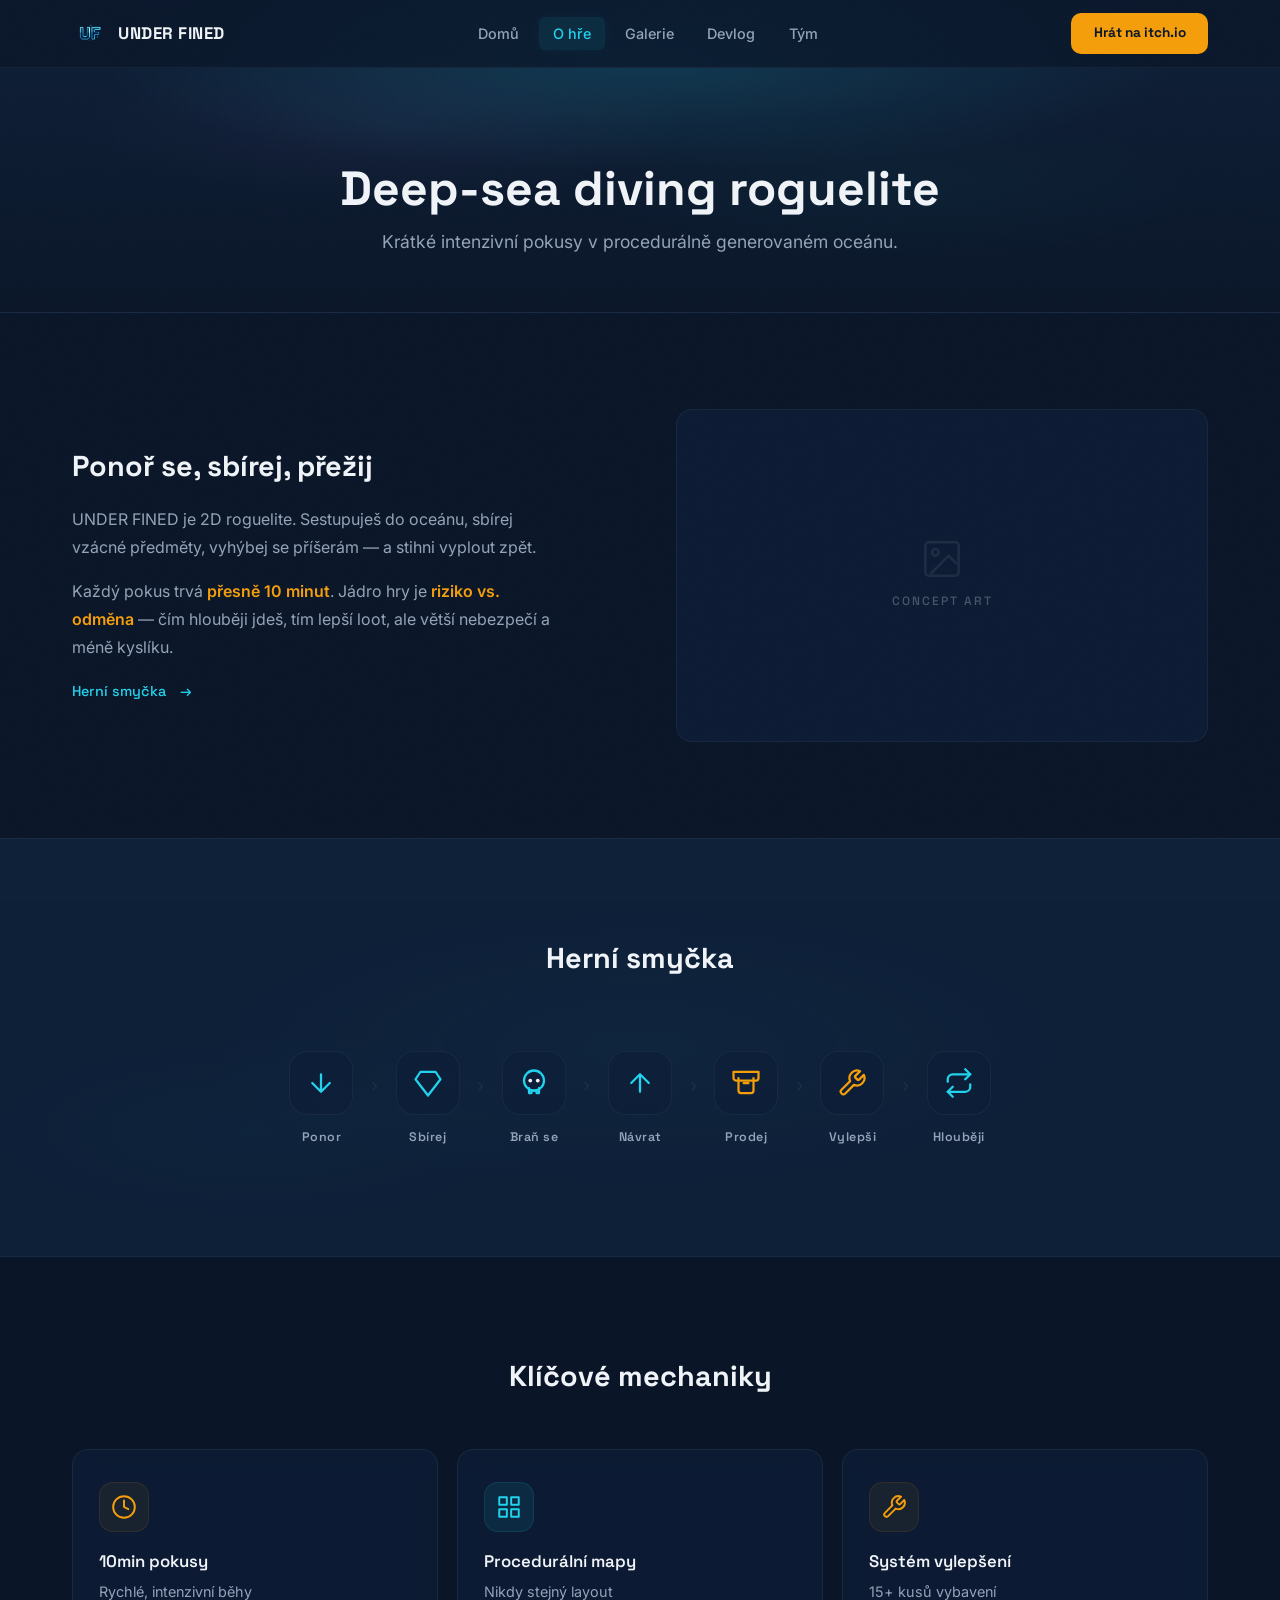
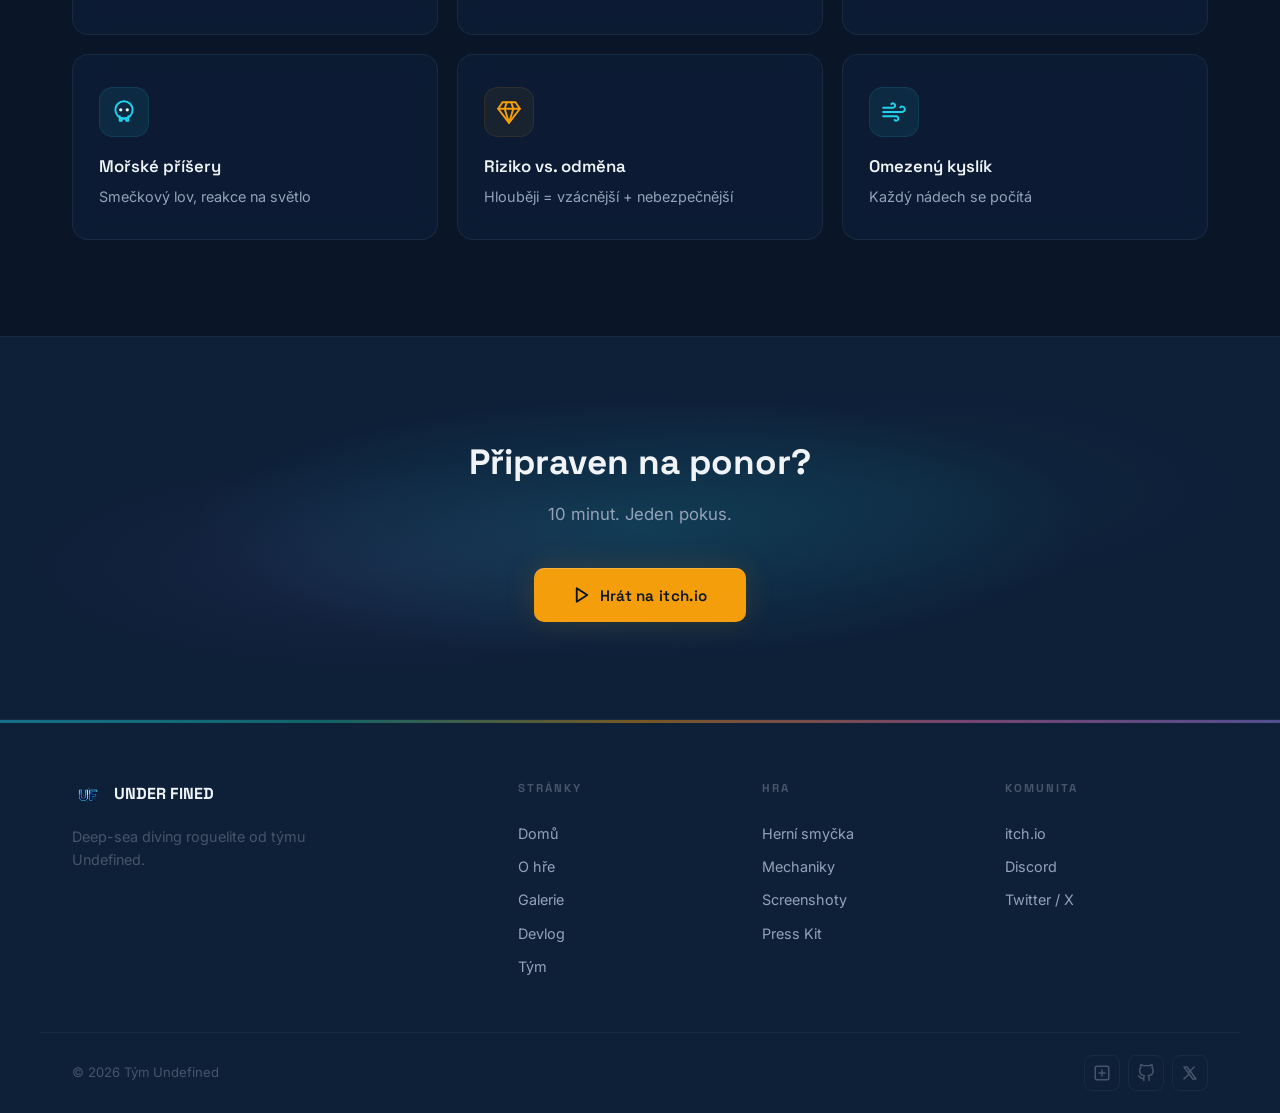
==== commit 08567445: "logo" ====
--- a/about.html
+++ b/about.html
@@ -14,9 +14,7 @@
   <div class="nav__inner">
     <a href="index.html" class="nav__logo">
       <span class="nav__logo-icon">
-        <svg viewBox="0 0 24 24" fill="none" stroke="#0a1628" stroke-width="2" stroke-linecap="round" stroke-linejoin="round">
-          <circle cx="12" cy="10" r="7"/><path d="M5 10v4a7 7 0 0 0 14 0v-4"/><circle cx="10" cy="9" r="1.5" fill="#0a1628" stroke="none"/><circle cx="14" cy="9" r="1.5" fill="#0a1628" stroke="none"/><path d="M9 17h6"/>
-        </svg>
+        <img src="photos/logo.png" alt="UNDER FINED">
       </span>
       <span class="nav__logo-text">UNDER FINED</span>
     </a>
@@ -193,9 +191,7 @@
   <div class="footer__top">
     <div class="footer__brand">
       <div class="footer__brand-logo">
-        <span class="logo-icon">
-          <svg viewBox="0 0 24 24" fill="none" stroke="#0a1628" stroke-width="2" stroke-linecap="round" stroke-linejoin="round"><circle cx="12" cy="10" r="7"/><path d="M5 10v4a7 7 0 0 0 14 0v-4"/></svg>
-        </span>
+        <span class="logo-icon"><img src="photos/logo.png" alt="UNDER FINED"></span>
         <span class="logo-text">UNDER FINED</span>
       </div>
       <p>Deep-sea diving roguelite od týmu Undefined.</p>
--- a/style.css
+++ b/style.css
@@ -28,14 +28,17 @@
   --cyan-dim:    rgba(34, 211, 238, 0.08);
   --cyan-glow:   rgba(34, 211, 238, 0.15);
   --teal:        #14b8a6;
+  --teal-glow:   rgba(20, 184, 166, 0.15);
   --sand:        #f59e0b;
   --sand-light:  #fbbf24;
   --sand-glow:   rgba(245, 158, 11, 0.15);
   --coral:       #f472b6;
+  --coral-glow:  rgba(244, 114, 182, 0.12);
   --purple:      #a78bfa;
+  --purple-glow: rgba(167, 139, 250, 0.12);
 
   --border:      rgba(148, 163, 184, 0.08);
-  --border-h:    rgba(148, 163, 184, 0.16);
+  --border-h:    rgba(148, 163, 184, 0.18);
   --glass:       rgba(14, 31, 56, 0.55);
   --glass-border:rgba(148, 163, 184, 0.1);
 
@@ -67,6 +70,16 @@
   -webkit-font-smoothing: antialiased;
   line-height: 1.65;
 }
+body::after {
+  content: '';
+  position: fixed;
+  inset: 0;
+  pointer-events: none;
+  z-index: 9999;
+  opacity: 0.025;
+  background-image: url("data:image/svg+xml,%3Csvg viewBox='0 0 256 256' xmlns='http://www.w3.org/2000/svg'%3E%3Cfilter id='n'%3E%3CfeTurbulence type='fractalNoise' baseFrequency='0.85' numOctaves='4' stitchTiles='stitch'/%3E%3C/filter%3E%3Crect width='100%25' height='100%25' filter='url(%23n)'/%3E%3C/svg%3E");
+  background-size: 200px;
+}
 img { display: block; max-width: 100%; height: auto; }
 a { text-decoration: none; color: inherit; transition: color 0.2s; }
 ul, ol { list-style: none; }
@@ -92,7 +105,8 @@
 .reveal {
   opacity: 0;
   transform: translateY(28px);
-  transition: opacity 0.8s var(--ease-out), transform 0.8s var(--ease-out);
+  transition: opacity 0.9s var(--ease-out), transform 0.9s var(--ease-out);
+  will-change: opacity, transform;
 }
 .reveal.visible { opacity: 1; transform: translateY(0); }
 .reveal-d1 { transition-delay: 0.1s; }
@@ -118,7 +132,7 @@
 }
 .nav.scrolled {
   background: var(--bg-nav-s);
-  box-shadow: 0 4px 30px rgba(0, 0, 0, 0.3);
+  box-shadow: 0 4px 30px rgba(0, 0, 0, 0.3), 0 1px 0 rgba(34, 211, 238, 0.05);
 }
 
 .nav__inner {
@@ -139,13 +153,12 @@
 .nav__logo-icon {
   width: 36px; height: 36px;
   border-radius: 10px;
-  background: linear-gradient(135deg, var(--cyan), var(--teal));
+  overflow: hidden;
   display: flex; align-items: center; justify-content: center;
   transition: transform 0.3s var(--ease-out);
-  box-shadow: 0 0 20px var(--cyan-glow);
 }
 .nav__logo:hover .nav__logo-icon { transform: rotate(-6deg) scale(1.05); }
-.nav__logo-icon svg { width: 20px; height: 20px; }
+.nav__logo-icon img { width: 100%; height: 100%; object-fit: contain; }
 
 .nav__logo-text {
   font-family: var(--font-head);
@@ -175,6 +188,7 @@
 .nav__link.active {
   color: var(--cyan);
   background: var(--cyan-dim);
+  box-shadow: 0 0 16px rgba(34, 211, 238, 0.05);
 }
 
 .nav__cta {
@@ -191,7 +205,7 @@
 .nav__cta:hover {
   background: var(--sand-light);
   transform: translateY(-1px);
-  box-shadow: 0 4px 24px var(--sand-glow);
+  box-shadow: 0 4px 24px var(--sand-glow), 0 0 40px rgba(245, 158, 11, 0.1);
 }
 
 .nav__toggle {
@@ -233,26 +247,43 @@
   color: #0a1628;
   font-size: 0.95rem;
   letter-spacing: 0.3px;
-  box-shadow: 0 0 30px var(--sand-glow);
+  box-shadow: 0 0 30px var(--sand-glow), inset 0 1px 0 rgba(255,255,255,0.2);
+  position: relative;
+  overflow: hidden;
+}
+.btn--primary::before {
+  content: '';
+  position: absolute;
+  inset: -2px;
+  border-radius: inherit;
+  background: linear-gradient(135deg, var(--sand-light), var(--sand), var(--coral));
+  opacity: 0;
+  transition: opacity 0.4s;
+  z-index: -1;
 }
 .btn--primary:hover {
   background: var(--sand-light);
-  transform: translateY(-2px);
-  box-shadow: 0 8px 40px rgba(245, 158, 11, 0.3);
-}
+  transform: translateY(-2px) scale(1.02);
+  box-shadow: 0 8px 40px rgba(245, 158, 11, 0.35), 0 0 60px rgba(245, 158, 11, 0.15);
+}
+.btn--primary:hover::before { opacity: 1; }
+.btn--primary:active { transform: translateY(0) scale(0.98); }
 
 .btn--secondary {
   padding: 0.85rem 2rem;
-  background: transparent;
+  background: rgba(255, 255, 255, 0.03);
   border: 1px solid var(--border-h);
   color: var(--text-s);
   font-size: 0.9rem;
+  backdrop-filter: blur(8px);
 }
 .btn--secondary:hover {
-  background: rgba(255, 255, 255, 0.04);
-  border-color: rgba(255, 255, 255, 0.2);
-  color: var(--text);
-}
+  background: rgba(255, 255, 255, 0.06);
+  border-color: rgba(34, 211, 238, 0.25);
+  color: var(--text);
+  box-shadow: 0 0 30px rgba(34, 211, 238, 0.06);
+}
+.btn--secondary:active { transform: scale(0.98); }
 
 .btn--ghost {
   padding: 0;
@@ -262,8 +293,8 @@
   font-weight: 500;
 }
 .btn--ghost:hover { color: var(--sand-light); }
-.btn--ghost .arrow { transition: transform 0.2s var(--ease); display: inline-block; margin-left: 0.3rem; }
-.btn--ghost:hover .arrow { transform: translateX(5px); }
+.btn--ghost .arrow { transition: transform 0.25s var(--ease); display: inline-block; margin-left: 0.3rem; }
+.btn--ghost:hover .arrow { transform: translateX(6px); }
 
 .btn--small {
   padding: 0.5rem 1.2rem;
@@ -324,7 +355,9 @@
   content: '';
   position: absolute;
   inset: 0;
-  background: radial-gradient(ellipse 60% 50% at 50% 20%, var(--cyan-glow) 0%, transparent 70%);
+  background: radial-gradient(ellipse 60% 50% at 50% 20%, var(--cyan-glow) 0%, transparent 70%),
+              radial-gradient(ellipse 40% 40% at 30% 40%, rgba(167, 139, 250, 0.05) 0%, transparent 60%),
+              radial-gradient(ellipse 40% 40% at 70% 60%, rgba(20, 184, 166, 0.04) 0%, transparent 60%);
   pointer-events: none;
 }
 .page-header h1 {
@@ -344,37 +377,131 @@
 }
 
 /* ═══════════════════════════════════════════════════════════════
-   HERO
+   HERO — Underwater CSS Parallax
    ═══════════════════════════════════════════════════════════════ */
 .hero {
   position: relative;
   min-height: 100vh;
-  display: flex;
-  align-items: center;
-  justify-content: center;
+  display: grid;
+  place-items: center;
   overflow: hidden;
-  /* Replace background.png with your island screenshot */
-  background: url('hero-bg.jpg') center center / cover no-repeat;
-}
-.hero::before {
-  content: '';
+  background:
+    radial-gradient(1200px 700px at 50% 30%, rgba(12, 40, 90, 0.55), rgba(5, 10, 18, 0.95) 60%),
+    url('photos/background.png') center / cover no-repeat;
+  background-color: var(--bg);
+}
+
+/* background layer container */
+.hero__bg {
   position: absolute;
   inset: 0;
-  background: linear-gradient(180deg,
-    rgba(10, 22, 40, 0.45) 0%,
-    rgba(10, 22, 40, 0.15) 35%,
-    rgba(10, 22, 40, 0.35) 65%,
-    rgba(10, 22, 40, 1) 100%
+  transform: translateZ(0);
+  pointer-events: none;
+}
+
+/* base parallax layer */
+.hero__layer {
+  position: absolute;
+  inset: -8%;
+  will-change: transform;
+  transform: translate3d(
+    calc(var(--mx, 0px) * var(--px, 0.02)),
+    calc(var(--my, 0px) * var(--py, 0.02)),
+    0
   );
+}
+
+/* photo layer — the real background image with cinematic fade */
+.hero__layer--photo {
+  --px: 0.01; --py: 0.01;
+  background:
+    radial-gradient(circle at center, rgba(0,0,0,0.1), rgba(0,0,0,0.55)),
+    url('photos/background.png') center / cover no-repeat;
+  background-color: var(--bg);
+}
+
+/* sky / sunset glow */
+.hero__layer--sky {
+  --px: 0.015; --py: 0.015;
+  background:
+    radial-gradient(800px 420px at 50% 18%, rgba(255, 165, 80, 0.18), transparent 60%),
+    radial-gradient(1200px 700px at 50% 10%, rgba(160, 120, 255, 0.1), transparent 60%),
+    linear-gradient(180deg, rgba(10, 26, 55, 0.7) 0%, rgba(6, 10, 18, 0.85) 58%, rgba(4, 7, 13, 1) 100%);
+  filter: saturate(1.1);
+}
+
+/* water surface shimmer */
+.hero__layer--surface {
+  --px: 0.025; --py: 0.02;
+  top: 18%;
+  background:
+    radial-gradient(900px 220px at 50% 10%, rgba(255, 210, 130, 0.12), transparent 70%),
+    repeating-linear-gradient(
+      90deg,
+      rgba(255, 255, 255, 0.025) 0px,
+      rgba(255, 255, 255, 0.025) 2px,
+      transparent 10px,
+      transparent 28px
+    );
+  mix-blend-mode: screen;
+  opacity: 0.5;
+  mask-image: linear-gradient(180deg, rgba(0,0,0,0) 0%, rgba(0,0,0,0.7) 22%, rgba(0,0,0,1) 40%, rgba(0,0,0,1) 100%);
+  -webkit-mask-image: linear-gradient(180deg, rgba(0,0,0,0) 0%, rgba(0,0,0,0.7) 22%, rgba(0,0,0,1) 40%, rgba(0,0,0,1) 100%);
+}
+
+/* deep ocean tint */
+.hero__layer--deep {
+  --px: 0.04; --py: 0.03;
+  background:
+    radial-gradient(900px 700px at 50% 55%, rgba(34, 211, 238, 0.08), transparent 65%),
+    radial-gradient(900px 700px at 35% 70%, rgba(20, 184, 166, 0.05), transparent 70%),
+    linear-gradient(180deg, rgba(0,0,0,0) 0%, rgba(1, 6, 18, 0.65) 30%, rgba(0,0,0,0.9) 100%);
+}
+
+/* underwater light rays */
+.hero__layer--rays {
+  --px: 0.06; --py: 0.04;
+  background:
+    conic-gradient(from 200deg at 50% 25%,
+      transparent 0deg,
+      rgba(140, 220, 255, 0.08) 18deg,
+      transparent 38deg,
+      rgba(140, 220, 255, 0.06) 52deg,
+      transparent 78deg,
+      rgba(140, 220, 255, 0.05) 100deg,
+      transparent 360deg);
+  opacity: 0.5;
+  filter: blur(1px);
+  mask-image: radial-gradient(60% 55% at 50% 20%, rgba(0,0,0,1), rgba(0,0,0,0) 70%);
+  -webkit-mask-image: radial-gradient(60% 55% at 50% 20%, rgba(0,0,0,1), rgba(0,0,0,0) 70%);
+}
+
+/* floating particles */
+.hero__layer--particles {
+  --px: 0.09; --py: 0.07;
+  background-image: radial-gradient(rgba(255,255,255,0.15) 1px, transparent 1px);
+  background-size: 80px 80px;
+  opacity: 0.18;
+  filter: blur(0.2px);
+  mask-image: radial-gradient(70% 60% at 50% 45%, rgba(0,0,0,1), rgba(0,0,0,0) 72%);
+  -webkit-mask-image: radial-gradient(70% 60% at 50% 45%, rgba(0,0,0,1), rgba(0,0,0,0) 72%);
+}
+
+/* vignette */
+.hero__vignette {
+  position: absolute;
+  inset: -2%;
+  background: radial-gradient(80% 75% at 50% 35%, transparent 45%, rgba(0,0,0,0.5) 100%);
+  pointer-events: none;
   z-index: 1;
 }
 
 .hero__content {
   position: relative;
-  z-index: 3;
+  z-index: 5;
   text-align: center;
   padding: 0 2rem;
-  max-width: 800px;
+  max-width: 920px;
 }
 .hero__badge {
   margin-bottom: 1.8rem;
@@ -387,17 +514,34 @@
   color: #fff;
   letter-spacing: -1px;
   line-height: 1.05;
-  text-shadow: 0 0 80px rgba(34, 211, 238, 0.15);
+  text-shadow: 0 2px 30px rgba(0, 0, 0, 0.5), 0 0 80px rgba(34, 211, 238, 0.2);
   animation: fadeUp 0.7s 0.08s var(--ease-out) both;
-}
-.hero__title .accent { color: var(--cyan); }
+  position: relative;
+}
+.hero__title::after {
+  content: '';
+  position: absolute;
+  top: 50%;
+  left: 50%;
+  transform: translate(-50%, -50%);
+  width: 140%;
+  height: 200%;
+  background: radial-gradient(ellipse 50% 50% at 50% 50%, rgba(34, 211, 238, 0.1) 0%, transparent 70%);
+  pointer-events: none;
+  z-index: -1;
+}
+.hero__title .accent {
+  color: var(--cyan);
+  text-shadow: 0 0 40px rgba(34, 211, 238, 0.4), 0 0 80px rgba(34, 211, 238, 0.15), 0 2px 20px rgba(0, 0, 0, 0.4);
+}
 .hero__subtitle {
   font-size: clamp(1.05rem, 2.2vw, 1.3rem);
-  color: rgba(255, 255, 255, 0.6);
+  color: rgba(255, 255, 255, 0.75);
   font-weight: 400;
-  max-width: 480px;
+  max-width: 520px;
   margin: 1.2rem auto 2.5rem;
   line-height: 1.6;
+  text-shadow: 0 2px 16px rgba(0, 0, 0, 0.5);
   animation: fadeUp 0.7s 0.16s var(--ease-out) both;
 }
 .hero__actions {
@@ -409,10 +553,36 @@
   animation: fadeUp 0.7s 0.24s var(--ease-out) both;
 }
 
+/* glow under Play button */
+.btn--glow {
+  position: relative;
+  box-shadow:
+    0 18px 38px rgba(245, 158, 11, 0.18),
+    0 6px 16px rgba(245, 158, 11, 0.18);
+}
+.btn--glow::after {
+  content: '';
+  position: absolute;
+  left: 50%;
+  top: calc(100% - 4px);
+  transform: translateX(-50%);
+  width: 82%;
+  height: 22px;
+  background: radial-gradient(closest-side, rgba(245, 158, 11, 0.5), transparent 70%);
+  filter: blur(2px);
+  opacity: 0.9;
+  pointer-events: none;
+  animation: glowPulse 3s ease-in-out infinite;
+}
+@keyframes glowPulse {
+  0%, 100% { opacity: 0.7; transform: translateX(-50%) scaleX(0.95); }
+  50% { opacity: 1; transform: translateX(-50%) scaleX(1.05); }
+}
+
 .hero__wave {
   position: absolute;
   bottom: -1px; left: 0; right: 0;
-  z-index: 4;
+  z-index: 6;
   line-height: 0;
 }
 .hero__wave svg { display: block; width: 100%; }
@@ -422,7 +592,7 @@
   bottom: 3rem;
   left: 50%;
   transform: translateX(-50%);
-  z-index: 5;
+  z-index: 7;
   display: flex;
   flex-direction: column;
   align-items: center;
@@ -453,31 +623,52 @@
   to   { opacity: 1; transform: translateY(0); }
 }
 
-/* bubbles (hero + global drifting) */
-.hero__bubbles, .page-bubbles {
-  position: absolute;
+/* hero bubbles */
+.hero__bubbles {
+  position: absolute;
+  inset: 0;
+  overflow: hidden;
+  z-index: 3;
+  pointer-events: none;
+}
+.bubble {
+  position: absolute;
+  bottom: -12vh;
+  width: var(--s, 10px);
+  height: var(--s, 10px);
+  border-radius: 999px;
+  background: radial-gradient(circle at 30% 30%, rgba(255,255,255,0.5), rgba(255,255,255,0.08) 45%, rgba(255,255,255,0) 70%);
+  opacity: var(--o, 0.25);
+  filter: blur(0.2px);
+  animation: bubbleFloat var(--d, 10s) linear infinite;
+  transform: translate3d(0, 0, 0);
+}
+@keyframes bubbleFloat {
+  0%   { transform: translate3d(0, 0, 0) scale(1); opacity: var(--o, 0.25); }
+  10%  { opacity: var(--o, 0.25); }
+  90%  { opacity: calc(var(--o, 0.25) * 0.3); }
+  100% { transform: translate3d(var(--x, 0px), -120vh, 0) scale(1.15); opacity: 0; }
+}
+
+/* global page bubbles */
+.page-bubbles {
+  position: fixed;
   inset: 0;
   pointer-events: none;
-  z-index: 2;
+  z-index: 0;
   overflow: hidden;
 }
-.page-bubbles {
-  position: fixed;
-  z-index: 0;
-}
-.bubble {
-  position: absolute;
-  bottom: -10px;
-  border-radius: 50%;
-  background: rgba(34, 211, 238, 0.06);
-  border: 1px solid rgba(34, 211, 238, 0.08);
-  animation: bubbleUp linear infinite;
-}
-@keyframes bubbleUp {
-  0%   { transform: translateY(0) translateX(0); opacity: 0; }
-  5%   { opacity: 0.35; }
-  90%  { opacity: 0.03; }
-  100% { transform: translateY(-115vh) translateX(var(--drift)); opacity: 0; }
+.page-bubbles .bubble {
+  background: rgba(34, 211, 238, 0.04);
+  border: 1px solid rgba(34, 211, 238, 0.06);
+  animation-name: bubbleFloat;
+}
+
+/* reduced motion */
+@media (prefers-reduced-motion: reduce) {
+  .hero__layer { transform: none !important; }
+  .bubble { animation: none !important; display: none; }
+  .btn--glow::after { animation: none; }
 }
 
 /* ═══════════════════════════════════════════════════════════════
@@ -486,6 +677,14 @@
 .pills {
   padding: 6rem 0 4rem;
   background: var(--bg);
+  position: relative;
+}
+.pills::before {
+  content: '';
+  position: absolute;
+  inset: 0;
+  background: radial-gradient(ellipse 60% 40% at 50% 0%, rgba(34, 211, 238, 0.03) 0%, transparent 70%);
+  pointer-events: none;
 }
 .pills__grid {
   display: grid;
@@ -499,13 +698,30 @@
   border-radius: var(--radius);
   padding: 2.2rem 1.6rem;
   text-align: center;
-  transition: all 0.35s var(--ease);
+  transition: all 0.4s var(--ease);
+  position: relative;
+}
+.pill::before {
+  content: '';
+  position: absolute;
+  inset: -1px;
+  border-radius: var(--radius);
+  background: linear-gradient(135deg, rgba(34, 211, 238, 0.15), rgba(167, 139, 250, 0.08), rgba(20, 184, 166, 0.1));
+  opacity: 0;
+  transition: opacity 0.4s;
+  z-index: -1;
+  mask: linear-gradient(#fff 0 0) content-box, linear-gradient(#fff 0 0);
+  -webkit-mask: linear-gradient(#fff 0 0) content-box, linear-gradient(#fff 0 0);
+  mask-composite: exclude;
+  -webkit-mask-composite: xor;
+  padding: 1px;
 }
 .pill:hover {
-  border-color: var(--border-h);
-  transform: translateY(-4px);
-  box-shadow: 0 12px 40px rgba(0, 0, 0, 0.3);
-}
+  border-color: transparent;
+  transform: translateY(-6px);
+  box-shadow: 0 16px 48px rgba(0, 0, 0, 0.35), 0 0 30px rgba(34, 211, 238, 0.06);
+}
+.pill:hover::before { opacity: 1; }
 .pill__icon {
   width: 56px; height: 56px;
   margin: 0 auto 1.2rem;
@@ -513,10 +729,19 @@
   background: var(--cyan-dim);
   border: 1px solid rgba(34, 211, 238, 0.12);
   border-radius: 14px;
+  transition: all 0.35s var(--ease);
+}
+.pill:hover .pill__icon {
+  box-shadow: 0 0 24px var(--cyan-glow);
+  border-color: rgba(34, 211, 238, 0.25);
 }
 .pill__icon svg { width: 28px; height: 28px; stroke: var(--cyan); fill: none; stroke-width: 1.8; stroke-linecap: round; stroke-linejoin: round; }
 .pill__icon--sand { background: rgba(245, 158, 11, 0.08); border-color: rgba(245, 158, 11, 0.12); }
 .pill__icon--sand svg { stroke: var(--sand); }
+.pill:hover .pill__icon--sand {
+  box-shadow: 0 0 24px var(--sand-glow);
+  border-color: rgba(245, 158, 11, 0.25);
+}
 .pill h3 {
   font-family: var(--font-head);
   font-size: 1rem;
@@ -537,6 +762,15 @@
   background: var(--bg-alt);
   border-top: 1px solid var(--border);
   border-bottom: 1px solid var(--border);
+  position: relative;
+}
+.how-strip::before {
+  content: '';
+  position: absolute;
+  inset: 0;
+  background: radial-gradient(ellipse 60% 60% at 30% 50%, rgba(20, 184, 166, 0.04) 0%, transparent 70%),
+              radial-gradient(ellipse 50% 50% at 70% 50%, rgba(167, 139, 250, 0.03) 0%, transparent 70%);
+  pointer-events: none;
 }
 .how-strip h2 {
   font-family: var(--font-head);
@@ -624,6 +858,14 @@
   background: var(--bg-alt);
   border-top: 1px solid var(--border);
   border-bottom: 1px solid var(--border);
+  position: relative;
+}
+.stats::before {
+  content: '';
+  position: absolute;
+  inset: 0;
+  background: radial-gradient(ellipse 50% 50% at 50% 50%, rgba(34, 211, 238, 0.03) 0%, transparent 70%);
+  pointer-events: none;
 }
 .stats__grid {
   display: grid;
@@ -633,14 +875,14 @@
 }
 .stat__number {
   font-family: var(--font-head);
-  font-size: clamp(2rem, 4vw, 2.8rem);
+  font-size: clamp(2.2rem, 4.5vw, 3rem);
   font-weight: 700;
   line-height: 1.2;
 }
-.stat__number--cyan   { color: var(--cyan); }
-.stat__number--purple { color: var(--purple); }
-.stat__number--coral  { color: var(--coral); }
-.stat__number--sand   { color: var(--sand); }
+.stat__number--cyan   { color: var(--cyan); text-shadow: 0 0 30px var(--cyan-glow); }
+.stat__number--purple { color: var(--purple); text-shadow: 0 0 30px var(--purple-glow); }
+.stat__number--coral  { color: var(--coral); text-shadow: 0 0 30px var(--coral-glow); }
+.stat__number--sand   { color: var(--sand); text-shadow: 0 0 30px var(--sand-glow); }
 .stat__label {
   font-size: 0.92rem;
   color: var(--text-s);
@@ -745,6 +987,15 @@
   background: var(--bg-alt);
   border-top: 1px solid var(--border);
   border-bottom: 1px solid var(--border);
+  position: relative;
+}
+.loop-section::before {
+  content: '';
+  position: absolute;
+  inset: 0;
+  background: radial-gradient(ellipse 50% 50% at 50% 50%, rgba(34, 211, 238, 0.03) 0%, transparent 70%),
+              radial-gradient(ellipse 40% 40% at 20% 70%, rgba(20, 184, 166, 0.03) 0%, transparent 60%);
+  pointer-events: none;
 }
 .loop-section h2 {
   font-family: var(--font-head);
@@ -823,13 +1074,25 @@
   border: 1px solid var(--glass-border);
   border-radius: var(--radius);
   padding: 2rem 1.6rem;
-  transition: all 0.35s var(--ease);
+  transition: all 0.4s var(--ease);
+  position: relative;
+}
+.mech-card::before {
+  content: '';
+  position: absolute;
+  inset: 0;
+  border-radius: var(--radius);
+  background: linear-gradient(135deg, rgba(245, 158, 11, 0.04), transparent 50%, rgba(34, 211, 238, 0.03));
+  opacity: 0;
+  transition: opacity 0.4s;
+  pointer-events: none;
 }
 .mech-card:hover {
-  border-color: var(--border-h);
-  transform: translateY(-3px);
-  box-shadow: 0 12px 32px rgba(0, 0, 0, 0.3);
-}
+  border-color: rgba(245, 158, 11, 0.15);
+  transform: translateY(-5px);
+  box-shadow: 0 16px 48px rgba(0, 0, 0, 0.35), 0 0 24px rgba(245, 158, 11, 0.04);
+}
+.mech-card:hover::before { opacity: 1; }
 .mech-card__icon {
   width: 50px; height: 50px;
   margin-bottom: 1rem;
@@ -837,10 +1100,19 @@
   background: rgba(245, 158, 11, 0.06);
   border: 1px solid rgba(245, 158, 11, 0.1);
   border-radius: 14px;
+  transition: all 0.35s var(--ease);
+}
+.mech-card:hover .mech-card__icon {
+  box-shadow: 0 0 20px var(--sand-glow);
+  border-color: rgba(245, 158, 11, 0.25);
 }
 .mech-card__icon svg { width: 26px; height: 26px; stroke: var(--sand); fill: none; stroke-width: 1.8; stroke-linecap: round; stroke-linejoin: round; }
 .mech-card__icon--cyan { background: var(--cyan-dim); border-color: rgba(34, 211, 238, 0.12); }
 .mech-card__icon--cyan svg { stroke: var(--cyan); }
+.mech-card:hover .mech-card__icon--cyan {
+  box-shadow: 0 0 20px var(--cyan-glow);
+  border-color: rgba(34, 211, 238, 0.25);
+}
 .mech-card h3 {
   font-family: var(--font-head);
   font-size: 1.05rem;
@@ -910,13 +1182,13 @@
   overflow: hidden;
   border: 1px solid var(--border);
   background: var(--bg-card);
-  transition: all 0.35s var(--ease);
+  transition: all 0.4s var(--ease);
   cursor: pointer;
 }
 .gallery-item:hover {
-  border-color: var(--border-h);
-  transform: scale(1.02);
-  box-shadow: 0 12px 40px rgba(0, 0, 0, 0.3);
+  border-color: rgba(34, 211, 238, 0.15);
+  transform: scale(1.03);
+  box-shadow: 0 16px 48px rgba(0, 0, 0, 0.35), 0 0 30px rgba(34, 211, 238, 0.04);
 }
 .gallery-item img {
   width: 100%; height: 100%; object-fit: cover;
@@ -1032,13 +1304,25 @@
   padding: 1.8rem;
   display: flex;
   flex-direction: column;
-  transition: all 0.35s var(--ease);
+  transition: all 0.4s var(--ease);
+  position: relative;
+}
+.devlog-card::before {
+  content: '';
+  position: absolute;
+  inset: 0;
+  border-radius: var(--radius);
+  background: linear-gradient(135deg, rgba(34, 211, 238, 0.04), transparent 50%, rgba(167, 139, 250, 0.03));
+  opacity: 0;
+  transition: opacity 0.4s;
+  pointer-events: none;
 }
 .devlog-card:hover {
-  border-color: var(--border-h);
-  transform: translateY(-3px);
-  box-shadow: 0 12px 32px rgba(0, 0, 0, 0.25);
-}
+  border-color: rgba(34, 211, 238, 0.15);
+  transform: translateY(-5px);
+  box-shadow: 0 16px 48px rgba(0, 0, 0, 0.3), 0 0 24px rgba(34, 211, 238, 0.04);
+}
+.devlog-card:hover::before { opacity: 1; }
 .devlog-card__meta {
   display: flex;
   align-items: center;
@@ -1181,9 +1465,9 @@
 }
 .team-card {
   text-align: center;
-  transition: all 0.35s var(--ease);
-}
-.team-card:hover { transform: translateY(-5px); }
+  transition: all 0.4s var(--ease);
+}
+.team-card:hover { transform: translateY(-6px); }
 
 .team-card__photo {
   width: 100%;
@@ -1197,8 +1481,14 @@
   transition: border-color 0.3s, box-shadow 0.3s;
 }
 .team-card:hover .team-card__photo {
-  border-color: var(--border-h);
-  box-shadow: 0 12px 32px rgba(0, 0, 0, 0.3);
+  border-color: rgba(34, 211, 238, 0.2);
+  box-shadow: 0 16px 48px rgba(0, 0, 0, 0.35), 0 0 30px rgba(34, 211, 238, 0.06);
+}
+.team-card__photo img {
+  width: 100%;
+  height: 100%;
+  object-fit: cover;
+  display: block;
 }
 .team-card__placeholder {
   width: 100%; height: 100%;
@@ -1298,8 +1588,9 @@
   transition: all 0.25s var(--ease);
 }
 .dl-item:hover {
-  border-color: var(--border-h);
+  border-color: rgba(34, 211, 238, 0.15);
   transform: translateX(4px);
+  box-shadow: 0 4px 20px rgba(0, 0, 0, 0.2);
 }
 .dl-item__icon svg { width: 24px; height: 24px; stroke: var(--cyan); fill: none; stroke-width: 1.8; }
 .dl-item__text { flex: 1; }
@@ -1329,7 +1620,9 @@
   content: '';
   position: absolute;
   inset: 0;
-  background: radial-gradient(ellipse 50% 50% at 50% 50%, var(--cyan-glow) 0%, transparent 70%);
+  background: radial-gradient(ellipse 50% 50% at 50% 50%, var(--cyan-glow) 0%, transparent 70%),
+              radial-gradient(ellipse 40% 40% at 30% 60%, rgba(167, 139, 250, 0.06) 0%, transparent 70%),
+              radial-gradient(ellipse 40% 40% at 70% 40%, rgba(20, 184, 166, 0.05) 0%, transparent 70%);
   pointer-events: none;
 }
 .cta-banner__inner {
@@ -1361,7 +1654,7 @@
   width: 100%;
   height: 3px;
   background: linear-gradient(90deg, var(--cyan), var(--teal), var(--sand), var(--coral), var(--purple));
-  opacity: 0.35;
+  opacity: 0.45;
 }
 .footer__top {
   max-width: var(--max-w);
@@ -1380,10 +1673,10 @@
 .footer__brand-logo .logo-icon {
   width: 32px; height: 32px;
   border-radius: 8px;
-  background: linear-gradient(135deg, var(--cyan), var(--teal));
+  overflow: hidden;
   display: flex; align-items: center; justify-content: center;
 }
-.footer__brand-logo .logo-icon svg { width: 18px; height: 18px; }
+.footer__brand-logo .logo-icon img { width: 100%; height: 100%; object-fit: contain; }
 .footer__brand-logo .logo-text {
   font-family: var(--font-head);
   font-size: 1rem;
@@ -1440,9 +1733,10 @@
   transition: all 0.25s;
 }
 .footer__social:hover {
-  color: var(--text);
-  border-color: var(--border-h);
+  color: var(--cyan);
+  border-color: rgba(34, 211, 238, 0.2);
   transform: translateY(-2px);
+  box-shadow: 0 0 16px rgba(34, 211, 238, 0.08);
 }
 .footer__social svg { width: 18px; height: 18px; }
 
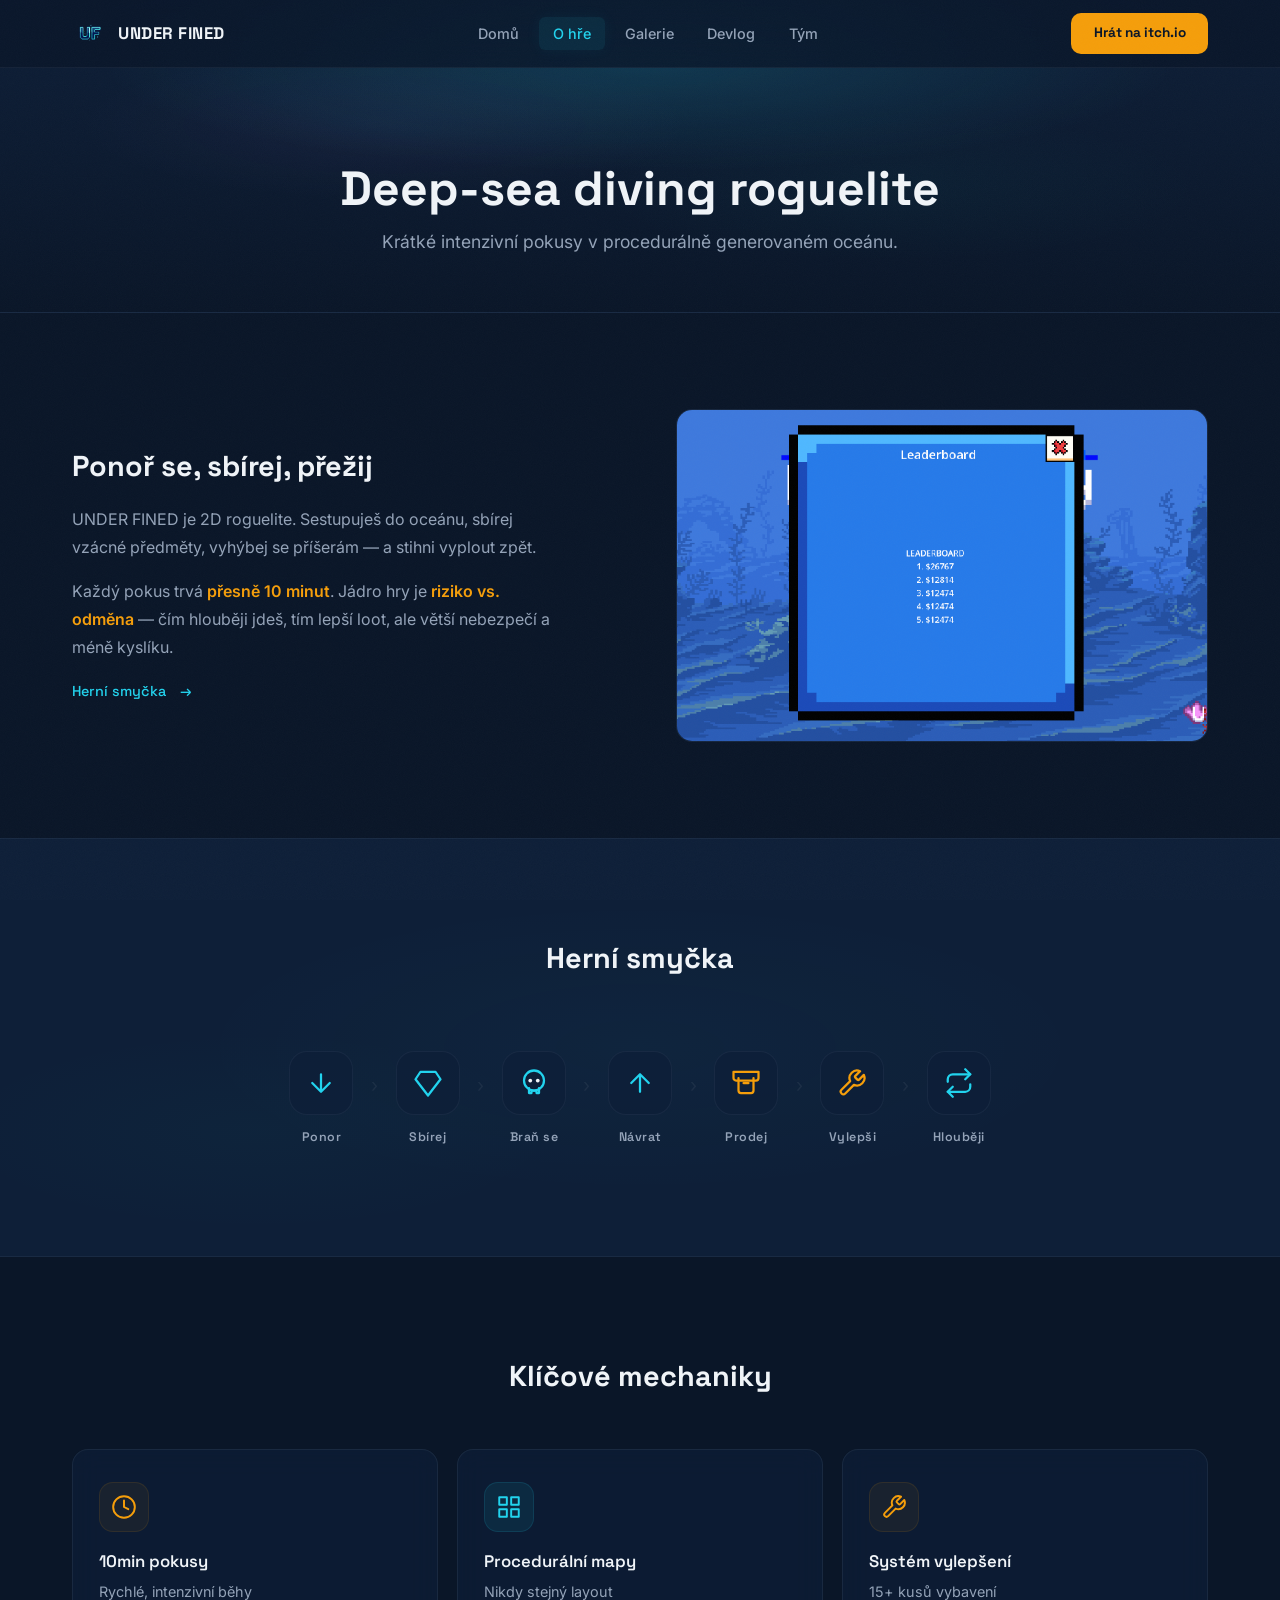
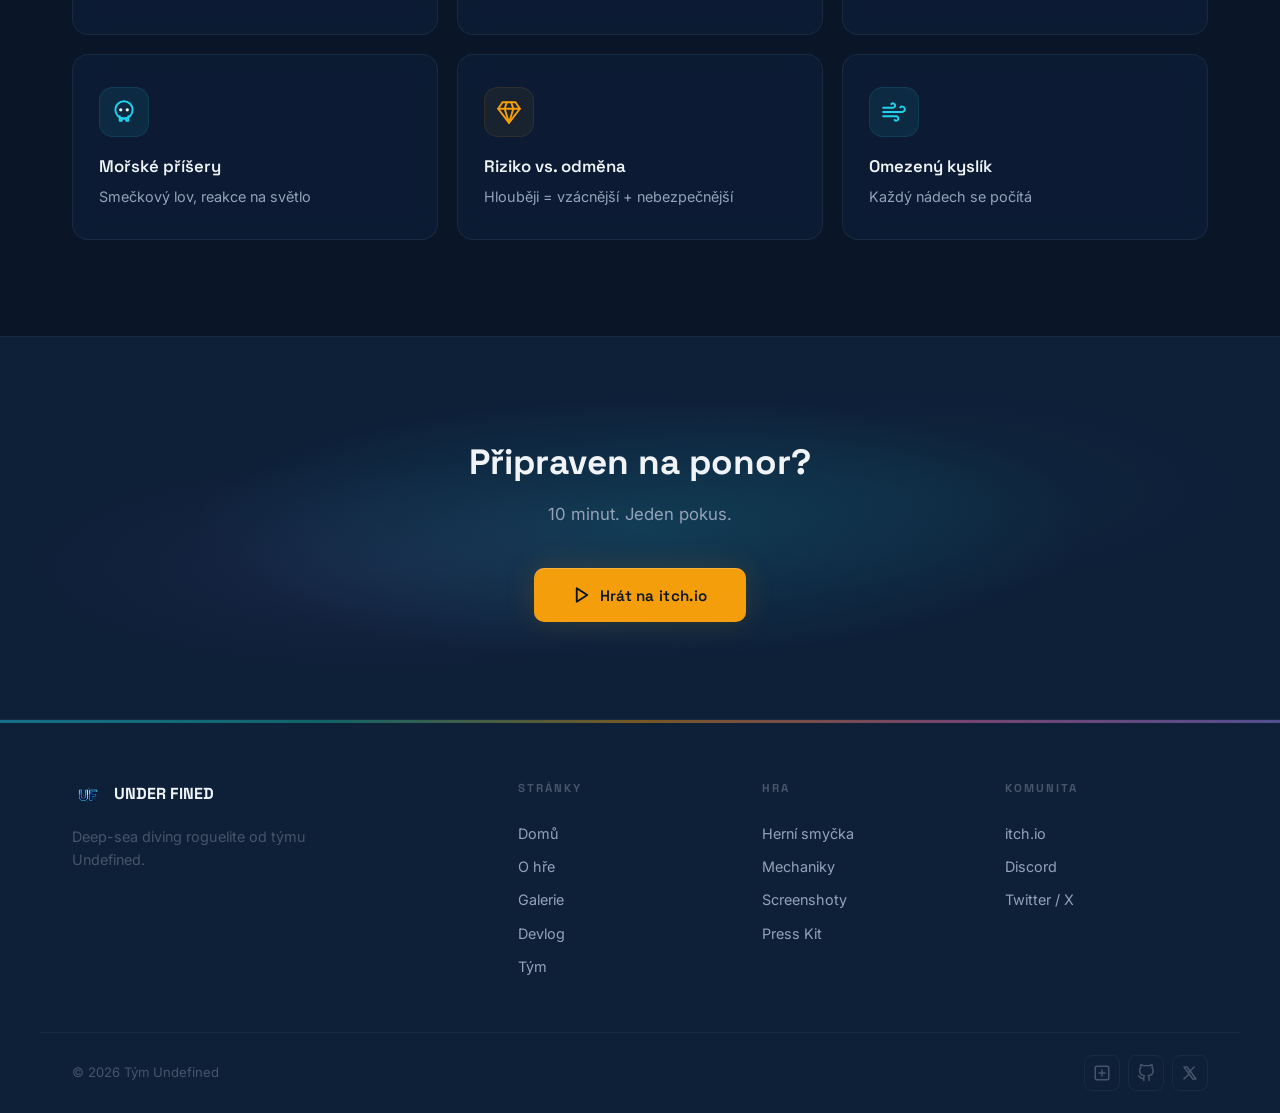
==== commit 1ae82c49: "+photos, +favicon" ====
--- a/about.html
+++ b/about.html
@@ -6,6 +6,7 @@
   <title>O hře — UNDER FINED</title>
   <meta name="description" content="Herní mechaniky a koncept UNDER FINED — deep-sea diving roguelite.">
   <link rel="stylesheet" href="style.css">
+  <link rel="icon" type="image/png" href="photos/logo.png">
 </head>
 <body>
 
@@ -54,8 +55,8 @@
       </div>
       <div class="reveal reveal-d2">
         <div class="img-placeholder">
-          <!-- Replace with: <img src="screenshots/concept.png" alt="Concept art"> -->
-          <svg viewBox="0 0 24 24"><rect x="2" y="2" width="20" height="20" rx="2"/><circle cx="8" cy="8" r="2"/><path d="M21 15l-5-5L5 21"/></svg>
+          
+          <img src="web-photos/leaderboard.png" alt="Concept art">
           <span>Concept art</span>
         </div>
       </div>
